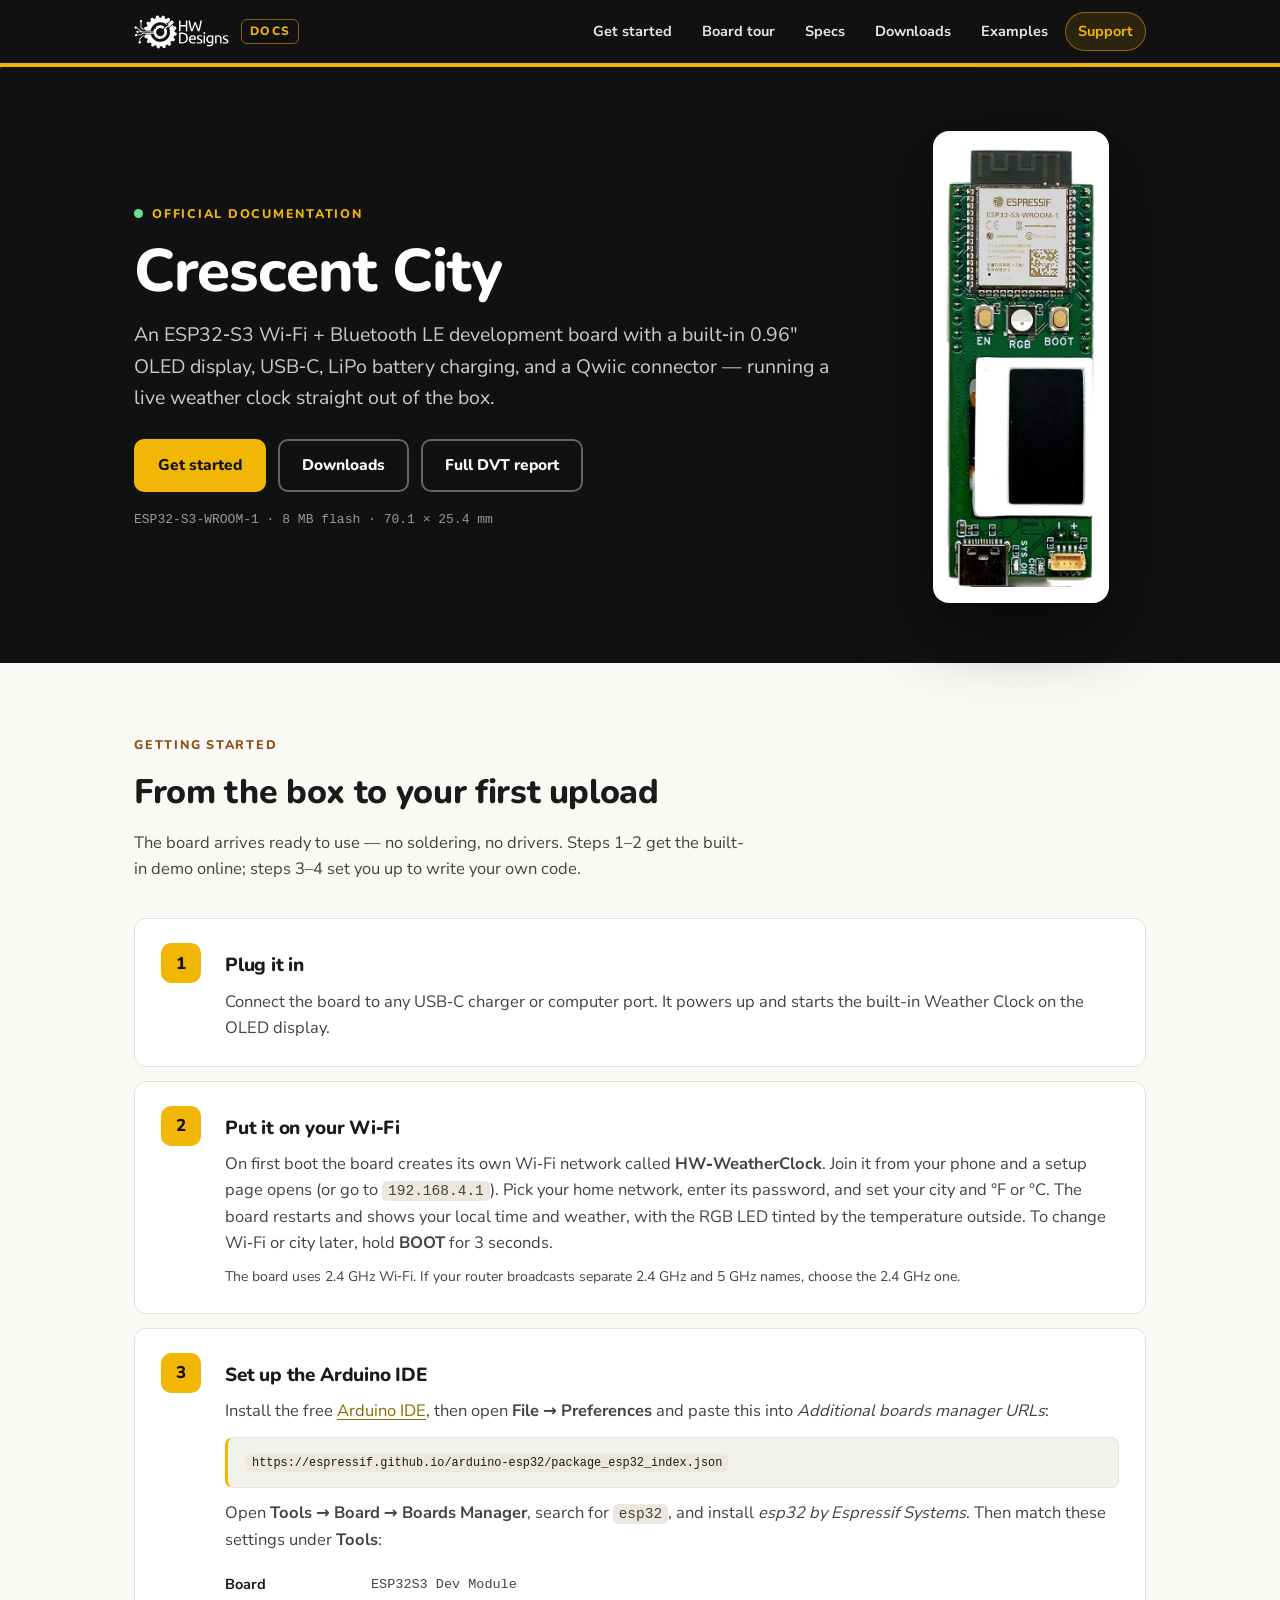
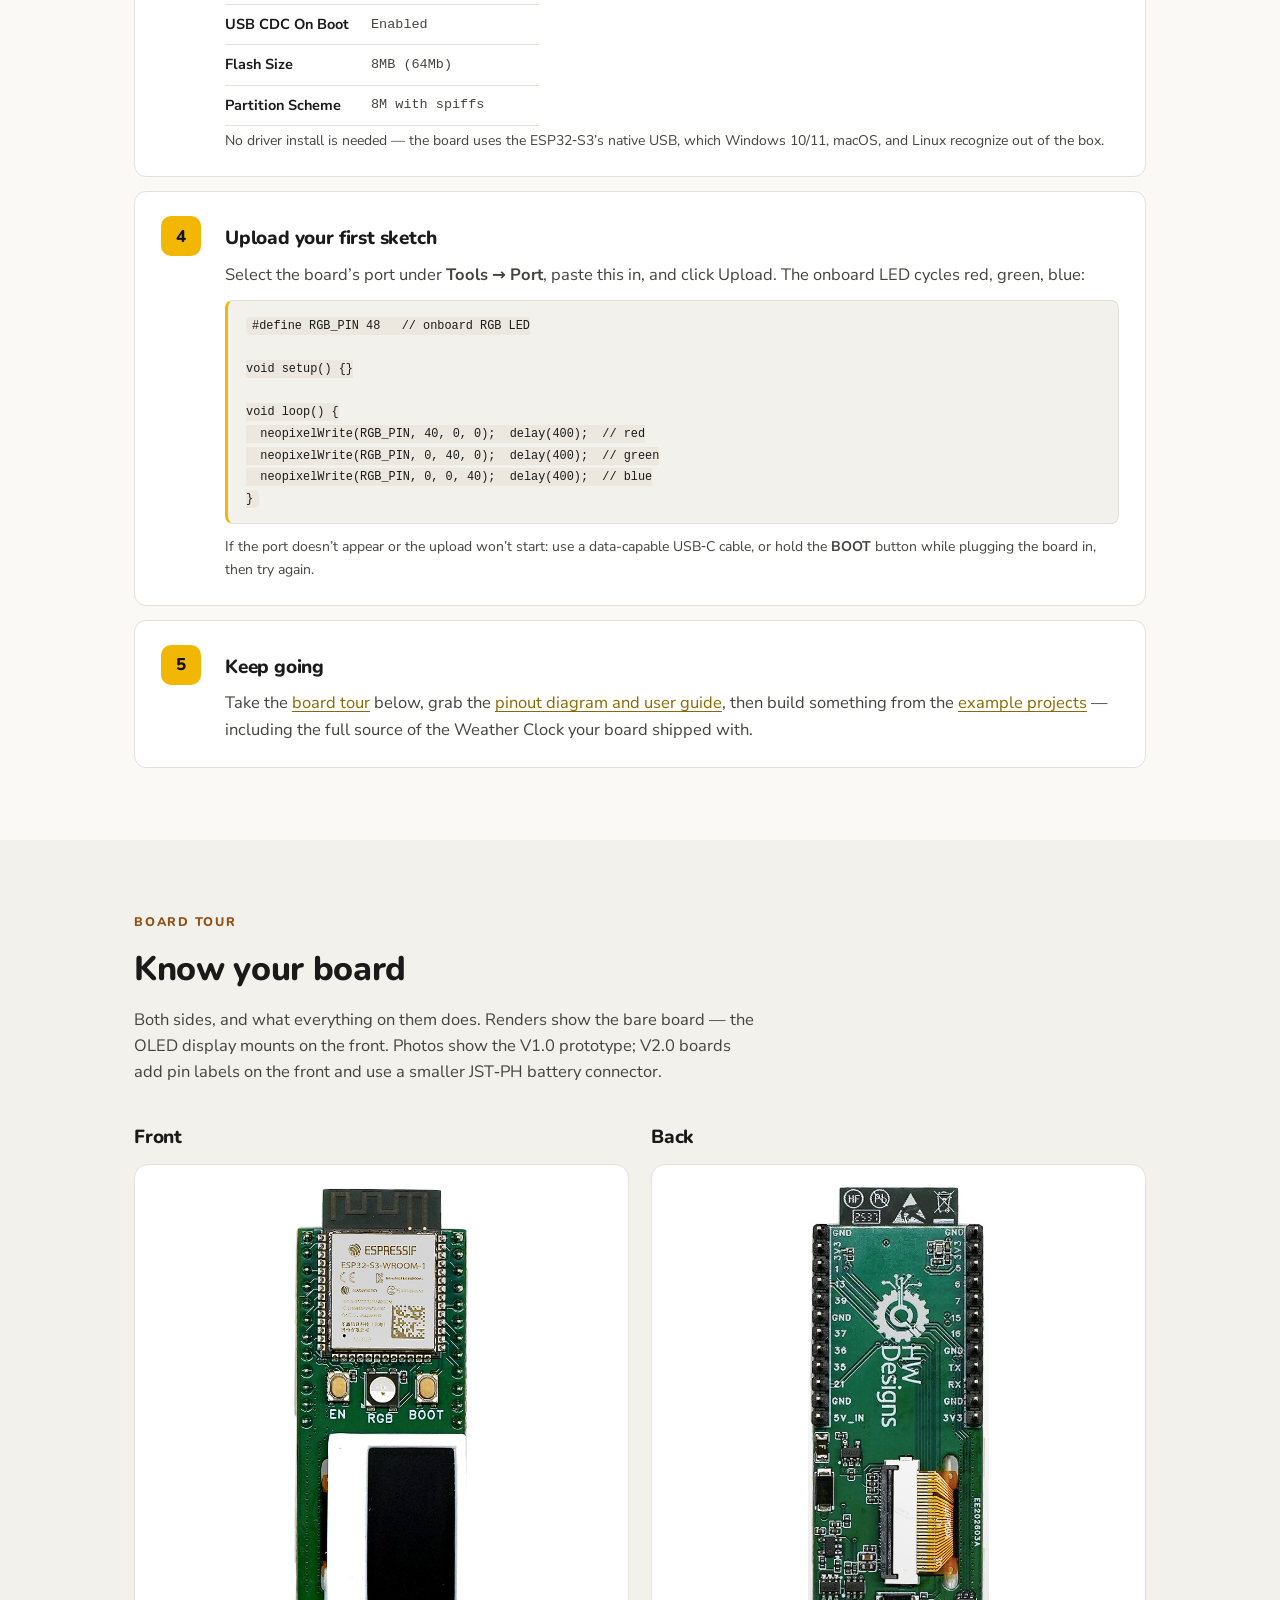
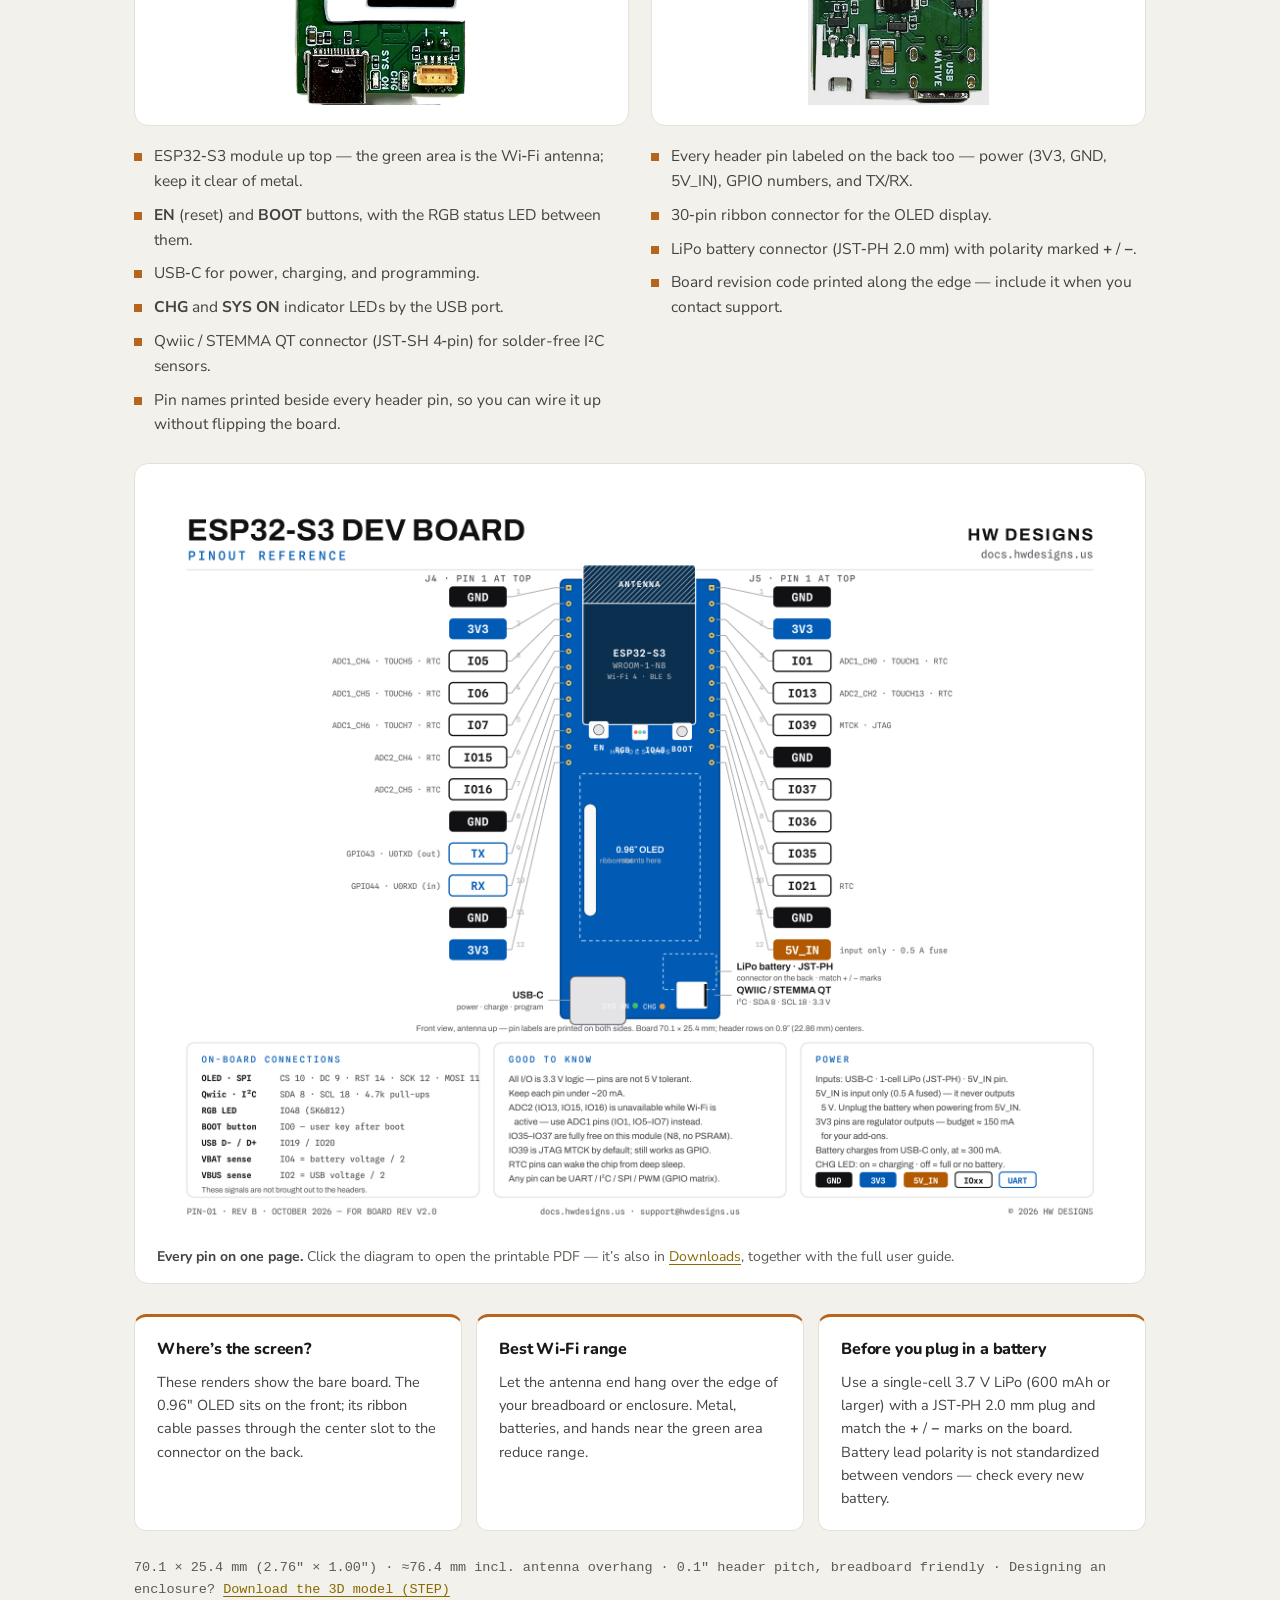
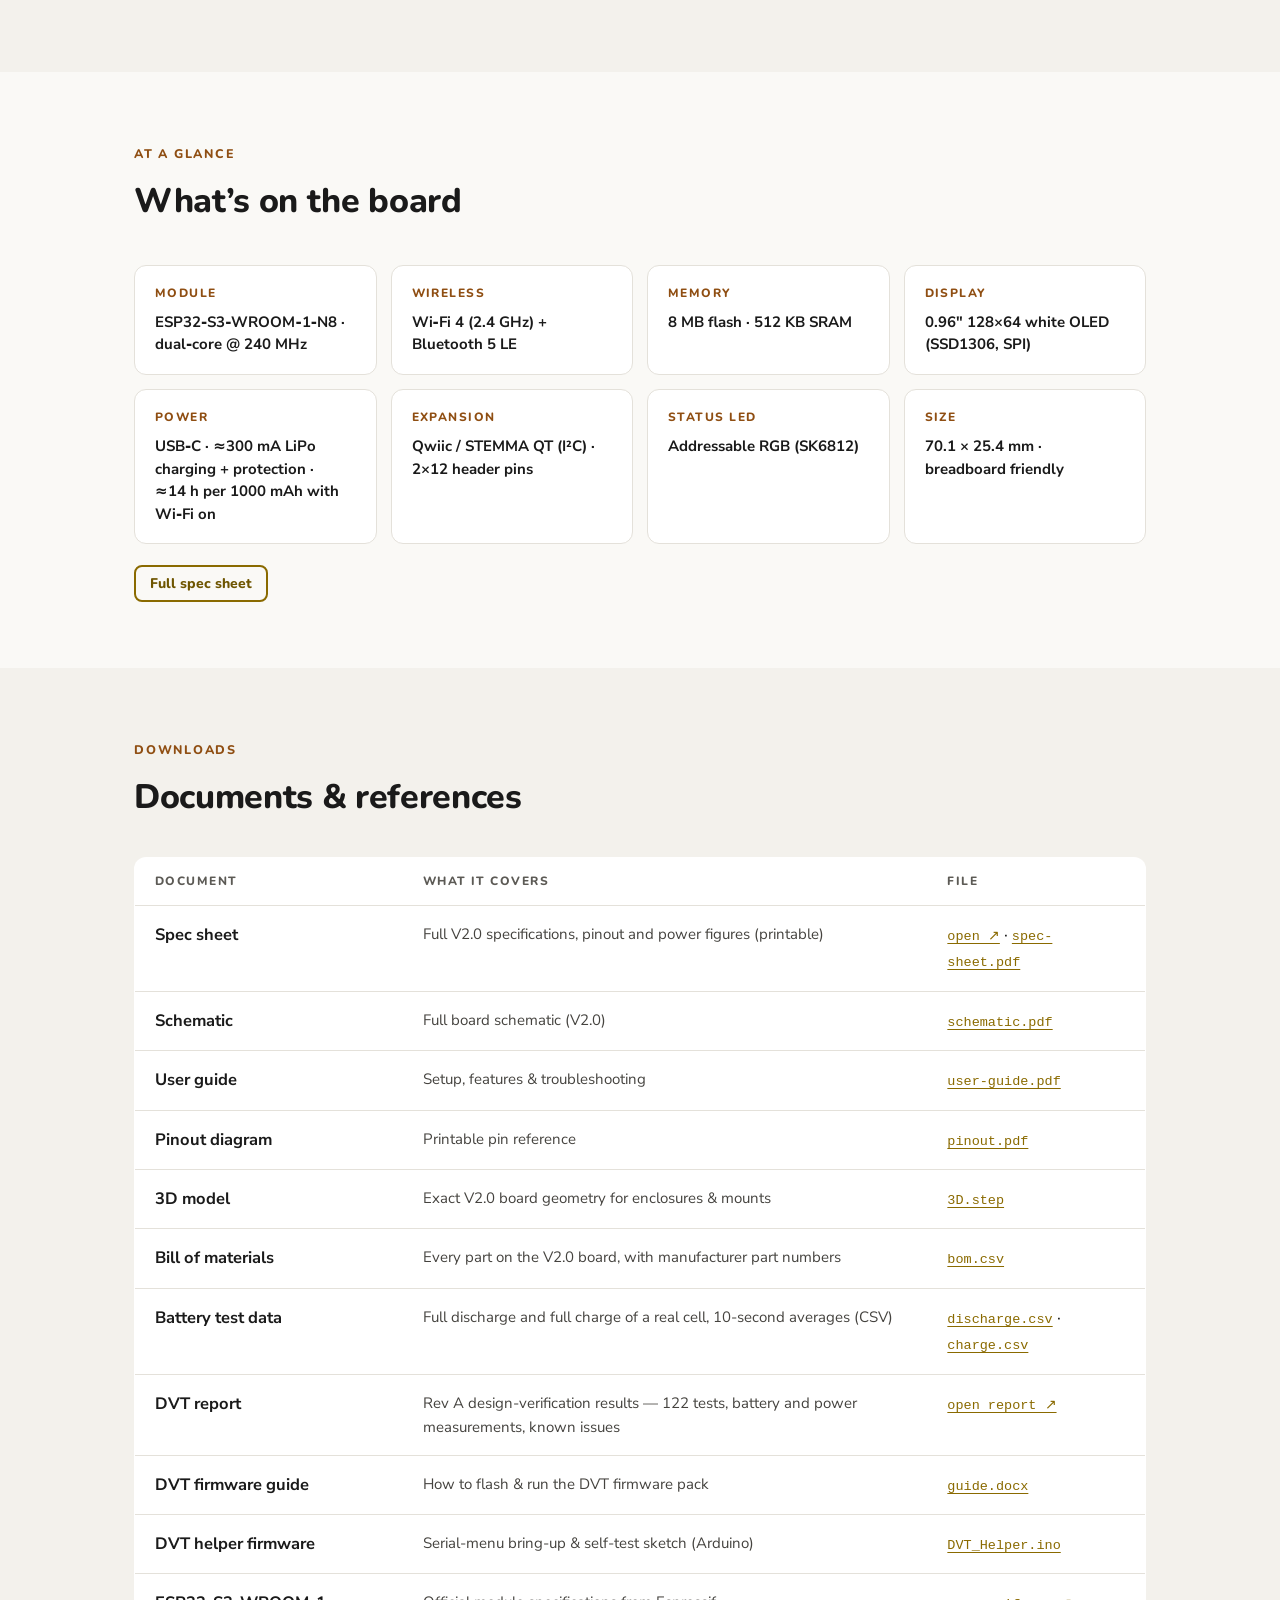
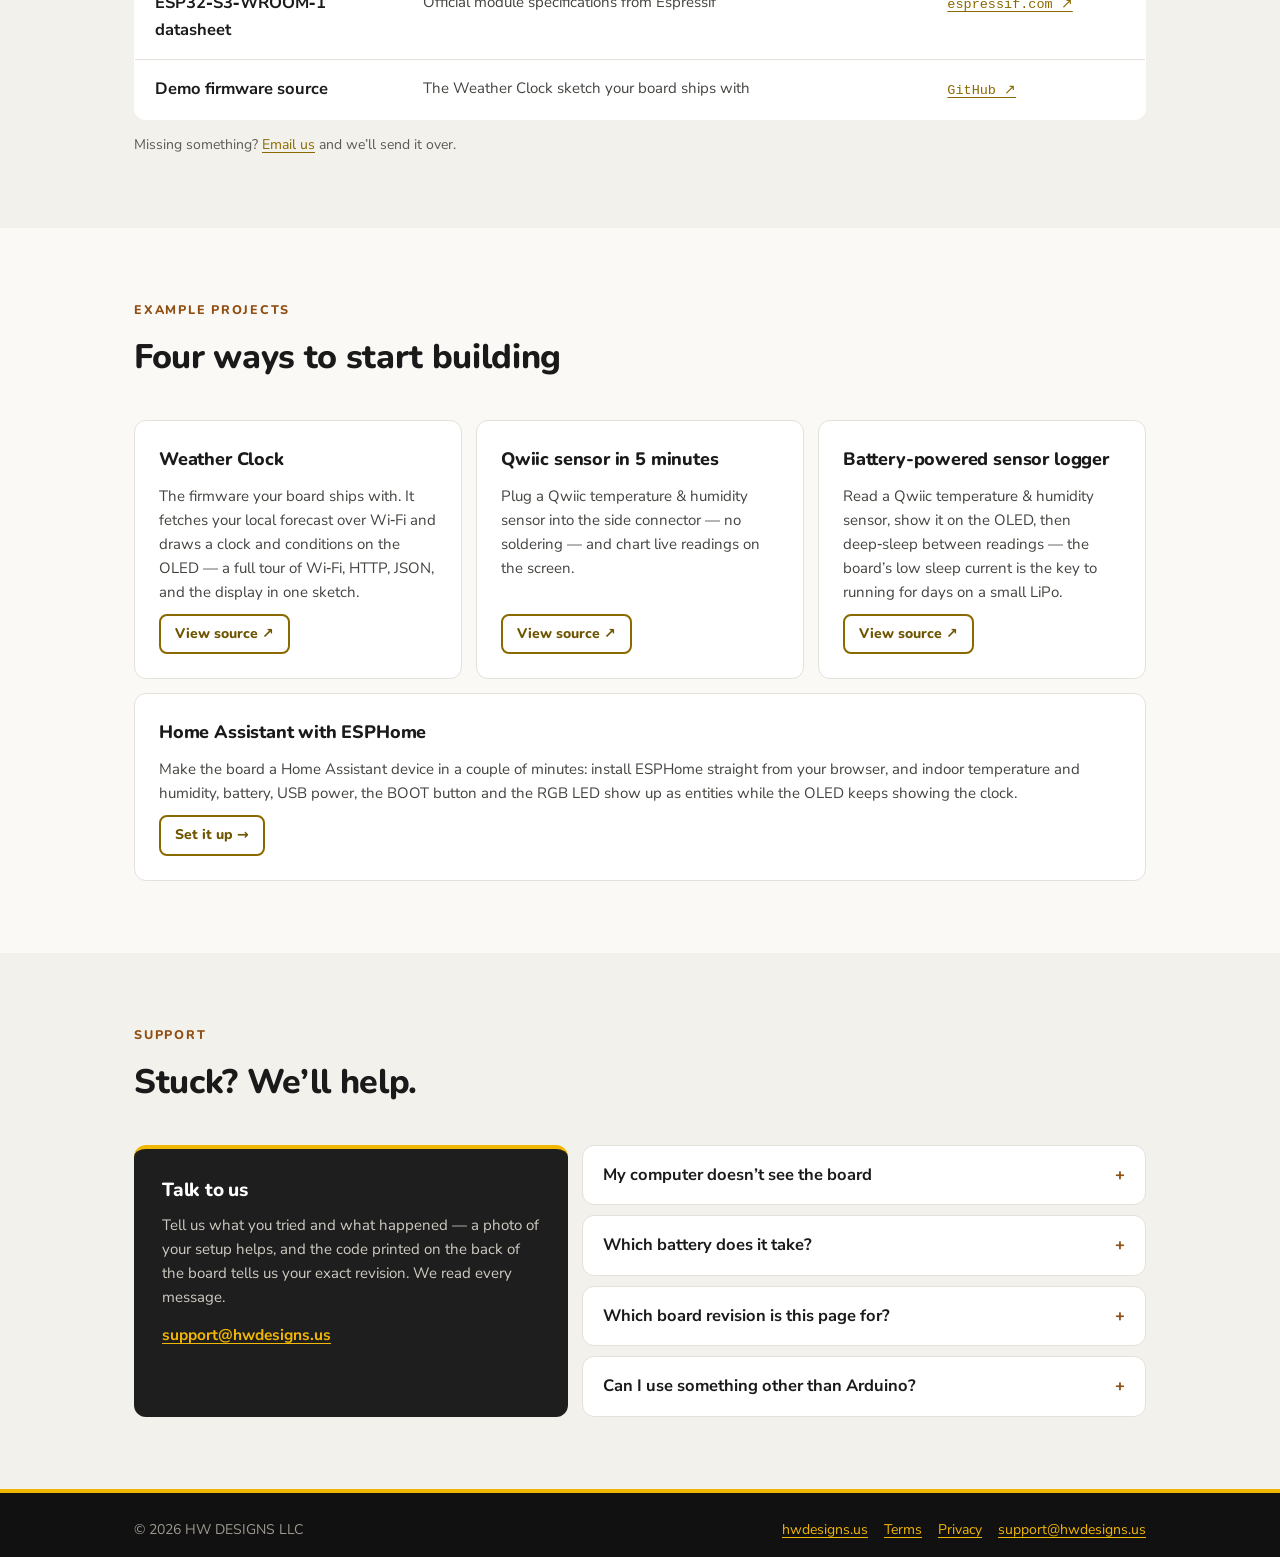
==== esp32-s3/index.html @ 0354ad6d "Publish V2.0 bill of materials and link it from the board page and spec sheet" ====
<!DOCTYPE html>
<html lang="en">
<!--
  HW Designs — product documentation site (GitHub Pages)
  ─────────────────────────────────────────────────────
  Everything lives in this one file (HTML + CSS together) so it is easy to edit.
  Search this file for "TODO" to find every spot to customize before launch.
  The full launch checklist is in README.md.

  Theme: "circuit copper & cobalt" — shared stylesheet at ../assets/site.css
  (ink-navy, cobalt primary, copper secondary; all pairs pass WCAG AA).
  Edit colors once in site.css and every page follows.
-->
<head>
  <meta charset="UTF-8">
  <meta name="viewport" content="width=device-width, initial-scale=1.0">
  <title>Crescent City — ESP32-S3 Dev Board Documentation · HW Designs</title>
  <meta name="description" content="Official documentation for the HW Designs ESP32-S3 development board: getting started guide, board tour, schematic, user guide, pinout, 3D model, and example projects.">
  <meta property="og:title" content="Crescent City — ESP32-S3 Dev Board Documentation">
  <meta property="og:description" content="Getting started guide, downloads, and example projects for the HW Designs ESP32-S3 development board.">
  <meta property="og:url" content="https://docs.hwdesigns.us/esp32-s3/">
  <meta property="og:image" content="https://docs.hwdesigns.us/assets/og-esp32-s3.png">
  <meta name="twitter:card" content="summary_large_image">
  <meta name="color-scheme" content="light dark">
  <meta name="theme-color" content="#111111">

  <!-- ══════════════════════════════════════════════════════════════════════
       PRODUCT PHOTOS · SINGLE POINT OF CONTROL
       When you post new board photos, change ONE value below (IMG_VERSION),
       then upload the matching files to the assets/ folder. Nothing else moves.

         IMG_VERSION = "V2"  ->  loads  assets/top_view_V2.jpg
                                        assets/bottom_view_V2.jpg

       Next time, save the new photos as  ..._V3.jpg,  set IMG_VERSION = "V3".
       (Optional: pin one photo to a different version in IMG_OVERRIDES below.)
       ══════════════════════════════════════════════════════════════════════ -->
  <script>
    window.IMG_VERSION = "V2";          // <-- the "V" you bump each time
    window.IMG_OVERRIDES = {            // optional per-photo pins; leave empty to use IMG_VERSION for all
      // bottom_view: "V3",             //   e.g. only the back photo changed
    };
  </script>
  <link rel="icon" href="../assets/favicon.svg" type="image/svg+xml">
  <link rel="stylesheet" href="../assets/site.css">
</head>
<body id="top">
  <a class="skip" href="#start">Skip to getting started</a>

  <header class="site-header">
    <div class="header-inner">
      <a class="brand" href="../" title="All HW Designs boards">
        <img src="../assets/logo-white.svg" alt="HW Designs" class="logo" width="95" height="34" onerror="this.hidden=true;this.nextElementSibling.hidden=false">
        <span class="brand-fallback" hidden>HW&nbsp;Designs</span>
        <span class="brand-docs">Docs</span>
      </a>
      <nav class="site-nav" aria-label="Sections">
        <a href="#start">Get started</a>
        <a href="#board">Board tour</a>
        <a href="#specs">Specs</a>
        <a href="#downloads">Downloads</a>
        <a href="#examples">Examples</a>
        <a href="#support">Support</a>
      </nav>
    </div>
  </header>

  <section class="hero">
    <div class="wrap hero-grid">
      <div>
        <p class="eyebrow"><span class="rgb-dot" aria-hidden="true"></span>Official documentation</p>
        <h1>Crescent City</h1>
        <p class="lede">An ESP32&#8209;S3 Wi&#8209;Fi + Bluetooth&nbsp;LE development board with a built&#8209;in 0.96&Prime; OLED display, USB&#8209;C, LiPo battery charging, and a Qwiic connector &mdash; running a live weather clock straight out of the box.</p>
        <div class="cta-row">
          <a class="btn btn-light" href="#start">Get started</a>
          <a class="btn btn-ghost" href="#downloads">Downloads</a>
          <a class="btn btn-ghost" href="dvt/">Full DVT report</a>
        </div>
        <p class="quickfacts">ESP32-S3-WROOM-1 &middot; 8 MB flash &middot; 70.1 &times; 25.4 mm</p>
      </div>
      <figure class="hero-shot">
        <!-- Front render. The JPG's pure-black background matches the hero, so the board appears to float. -->
        <img data-img="top_view" alt="Front of the ESP32-S3 dev board, showing the Wi-Fi module, EN and BOOT buttons, RGB LED, and USB-C port">
      </figure>
    </div>
  </section>

  <main>
    <section id="start" class="section">
      <div class="wrap">
        <p class="kicker">Getting started</p>
        <h2>From the box to your first upload</h2>
        <p class="section-intro">The board arrives ready to use &mdash; no soldering, no drivers. Steps 1&ndash;2 get the built-in demo online; steps 3&ndash;4 set you up to write your own code.</p>

        <ol class="steps">
          <li class="step">
            <span class="step-no" aria-hidden="true">1</span>
            <div>
              <h3>Plug it in</h3>
              <p>Connect the board to any USB&#8209;C charger or computer port. It powers up and starts the built-in Weather Clock on the OLED display.</p>
            </div>
          </li>
          <li class="step">
            <span class="step-no" aria-hidden="true">2</span>
            <div>
              <h3>Put it on your Wi&#8209;Fi</h3>
              <p>On first boot the board creates its own Wi&#8209;Fi network called <strong>HW&#8209;WeatherClock</strong>. Join it from your phone and a setup page opens (or go to <code>192.168.4.1</code>). Pick your home network, enter its password, and set your city and &deg;F or &deg;C. The board restarts and shows your local time and weather, with the RGB LED tinted by the temperature outside. To change Wi&#8209;Fi or city later, hold <strong>BOOT</strong> for 3 seconds.</p>
              <p class="hint">The board uses 2.4&nbsp;GHz Wi&#8209;Fi. If your router broadcasts separate 2.4&nbsp;GHz and 5&nbsp;GHz names, choose the 2.4&nbsp;GHz one.</p>
            </div>
          </li>
          <li class="step">
            <span class="step-no" aria-hidden="true">3</span>
            <div>
              <h3>Set up the Arduino IDE</h3>
              <p>Install the free <a href="https://www.arduino.cc/en/software" target="_blank" rel="noopener">Arduino IDE</a>, then open <strong>File &rarr; Preferences</strong> and paste this into <em>Additional boards manager URLs</em>:</p>
              <pre><code>https://espressif.github.io/arduino-esp32/package_esp32_index.json</code></pre>
              <p>Open <strong>Tools &rarr; Board &rarr; Boards Manager</strong>, search for <code>esp32</code>, and install <em>esp32 by Espressif Systems</em>. Then match these settings under <strong>Tools</strong>:</p>
              <table class="settings">
                <tr><th>Board</th><td>ESP32S3 Dev Module</td></tr>
                <tr><th>USB CDC On Boot</th><td>Enabled</td></tr>
                <tr><th>Flash Size</th><td>8MB (64Mb)</td></tr>
                <tr><th>Partition Scheme</th><td>8M with spiffs</td></tr>
              </table>
              <p class="hint">No driver install is needed &mdash; the board uses the ESP32&#8209;S3&rsquo;s native USB, which Windows&nbsp;10/11, macOS, and Linux recognize out of the box.</p>
            </div>
          </li>
          <li class="step">
            <span class="step-no" aria-hidden="true">4</span>
            <div>
              <h3>Upload your first sketch</h3>
              <p>Select the board&rsquo;s port under <strong>Tools &rarr; Port</strong>, paste this in, and click Upload. The onboard LED cycles red, green, blue:</p>
              <pre><code>#define RGB_PIN 48   // onboard RGB LED

void setup() {}

void loop() {
  neopixelWrite(RGB_PIN, 40, 0, 0);  delay(400);  // red
  neopixelWrite(RGB_PIN, 0, 40, 0);  delay(400);  // green
  neopixelWrite(RGB_PIN, 0, 0, 40);  delay(400);  // blue
}</code></pre>
              <p class="hint">If the port doesn&rsquo;t appear or the upload won&rsquo;t start: use a data-capable USB&#8209;C cable, or hold the <strong>BOOT</strong> button while plugging the board in, then try again.</p>
            </div>
          </li>
          <li class="step">
            <span class="step-no" aria-hidden="true">5</span>
            <div>
              <h3>Keep going</h3>
              <p>Take the <a href="#board">board tour</a> below, grab the <a href="#downloads">pinout diagram and user guide</a>, then build something from the <a href="#examples">example projects</a> &mdash; including the full source of the Weather Clock your board shipped with.</p>
            </div>
          </li>
        </ol>
      </div>
    </section>

    <section id="board" class="section">
      <div class="wrap">
        <p class="kicker">Board tour</p>
        <h2>Know your board</h2>
        <p class="section-intro">Both sides, and what everything on them does. Renders show the bare board &mdash; the OLED display mounts on the front. Photos show the V1.0 prototype; V2.0 boards add pin labels on the front and use a smaller JST&#8209;PH battery connector.</p>

        <div class="tour-grid">
          <div class="tour-col">
            <h3>Front</h3>
            <div class="render-frame">
              <!-- Photo version is controlled by IMG_VERSION at the top of this file. -->
              <img data-img="top_view" alt="Front of the board: ESP32-S3 module with antenna at top, EN and BOOT buttons with RGB LED between them, display ribbon slot in the middle, USB-C at the bottom" loading="lazy">
            </div>
            <ul class="feat">
              <li>ESP32&#8209;S3 module up top &mdash; the green area is the Wi&#8209;Fi antenna; keep it clear of metal.</li>
              <li><strong>EN</strong> (reset) and <strong>BOOT</strong> buttons, with the RGB status LED between them.</li>
              <li>USB&#8209;C for power, charging, and programming.</li>
              <li><strong>CHG</strong> and <strong>SYS&nbsp;ON</strong> indicator LEDs by the USB port.</li>
              <li>Qwiic&nbsp;/&nbsp;STEMMA&nbsp;QT connector (JST&#8209;SH 4&#8209;pin) for solder-free I&sup2;C sensors.</li>
              <li>Pin names printed beside every header pin, so you can wire it up without flipping the board.</li>
            </ul>
          </div>
          <div class="tour-col">
            <h3>Back</h3>
            <div class="render-frame">
              <img data-img="bottom_view" alt="Back of the board: silkscreen labels for every header pin, 30-pin display ribbon connector in the middle, battery connector with polarity marks at the bottom" loading="lazy">
            </div>
            <ul class="feat">
              <li>Every header pin labeled on the back too &mdash; power (3V3, GND, 5V_IN), GPIO numbers, and TX/RX.</li>
              <li>30&#8209;pin ribbon connector for the OLED display.</li>
              <li>LiPo battery connector (JST&#8209;PH 2.0&nbsp;mm) with polarity marked <strong>+</strong>&nbsp;/&nbsp;<strong>&minus;</strong>.</li>
              <li>Board revision code printed along the edge &mdash; include it when you contact support.</li>
            </ul>
          </div>
        </div>

        <figure class="diagram-frame">
          <a href="docs/pinout.pdf" target="_blank" rel="noopener" title="Open the printable pinout PDF">
            <img src="assets/pinout.png" alt="Pinout reference diagram: J4 and J5 header maps showing every GPIO with its ADC, touch, and RTC functions, UART TX/RX, power pins, and callouts for the USB-C port, battery and Qwiic connectors, plus on-board connection, good-to-know, and power summary tables" loading="lazy">
          </a>
          <figcaption class="diagram-caption"><b>Every pin on one page.</b> Click the diagram to open the printable PDF &mdash; it&rsquo;s also in <a href="#downloads">Downloads</a>, together with the full user guide.</figcaption>
        </figure>

        <div class="notes">
          <div class="note">
            <h4>Where&rsquo;s the screen?</h4>
            <p>These renders show the bare board. The 0.96&Prime; OLED sits on the front; its ribbon cable passes through the center slot to the connector on the back.</p>
          </div>
          <div class="note">
            <h4>Best Wi&#8209;Fi range</h4>
            <p>Let the antenna end hang over the edge of your breadboard or enclosure. Metal, batteries, and hands near the green area reduce range.</p>
          </div>
          <div class="note">
            <h4>Before you plug in a battery</h4>
            <p>Use a single-cell 3.7&nbsp;V LiPo (600&nbsp;mAh or larger) with a JST&#8209;PH 2.0&nbsp;mm plug and match the <strong>+</strong>&nbsp;/&nbsp;<strong>&minus;</strong> marks on the board. Battery lead polarity is not standardized between vendors &mdash; check every new battery.</p>
          </div>
        </div>

        <p class="dims">70.1 &times; 25.4 mm (2.76&Prime; &times; 1.00&Prime;) &middot; &asymp;76.4 mm incl. antenna overhang &middot; 0.1&Prime; header pitch, breadboard friendly &middot; Designing an enclosure? <a href="docs/3D.step">Download the 3D model (STEP)</a></p>
      </div>
    </section>

    <section id="specs" class="section">
      <div class="wrap">
        <p class="kicker">At a glance</p>
        <h2>What&rsquo;s on the board</h2>
        <div class="grid-specs">
          <div class="spec"><div class="label">Module</div><div class="val">ESP32&#8209;S3&#8209;WROOM&#8209;1&#8209;N8 &middot; dual&#8209;core @ 240&nbsp;MHz</div></div>
          <div class="spec"><div class="label">Wireless</div><div class="val">Wi&#8209;Fi 4 (2.4&nbsp;GHz) + Bluetooth 5&nbsp;LE</div></div>
          <div class="spec"><div class="label">Memory</div><div class="val">8&nbsp;MB flash &middot; 512&nbsp;KB SRAM</div></div>
          <div class="spec"><div class="label">Display</div><div class="val">0.96&Prime; 128&times;64 white OLED (SSD1306, SPI)</div></div>
          <div class="spec"><div class="label">Power</div><div class="val">USB&#8209;C &middot; &asymp;300&nbsp;mA LiPo charging + protection &middot; &asymp;14&nbsp;h per 1000&nbsp;mAh with Wi&#8209;Fi on</div></div>
          <div class="spec"><div class="label">Expansion</div><div class="val">Qwiic&nbsp;/&nbsp;STEMMA&nbsp;QT (I&sup2;C) &middot; 2&times;12 header pins</div></div>
          <div class="spec"><div class="label">Status LED</div><div class="val">Addressable RGB (SK6812)</div></div>
          <div class="spec"><div class="label">Size</div><div class="val">70.1 &times; 25.4&nbsp;mm &middot; breadboard friendly</div></div>
        </div>
        <p style="margin:26px 0 0"><a class="btn-sm" href="specs/">Full spec sheet</a></p>
      </div>
    </section>

    <section id="downloads" class="section">
      <div class="wrap">
        <p class="kicker">Downloads</p>
        <h2>Documents &amp; references</h2>
        <table class="dl-table">
          <thead>
            <tr><th>Document</th><th class="dl-desc-col">What it covers</th><th>File</th></tr>
          </thead>
          <tbody>
            <!-- The first four links point at files inside this site's docs/ folder.
                 Upload your files there with these exact names (see docs/README.txt). -->
            <tr>
              <td class="dl-name">Spec sheet</td>
              <td class="dl-desc dl-desc-col">Full V2.0 specifications, pinout and power figures (printable)</td>
              <td class="dl-file"><a href="specs/">open&nbsp;&#8599;</a> &middot; <a href="docs/spec-sheet.pdf" target="_blank" rel="noopener">spec-sheet.pdf</a></td>
            </tr>
            <tr>
              <td class="dl-name">Schematic</td>
              <td class="dl-desc dl-desc-col">Full board schematic (V2.0)</td>
              <td class="dl-file"><a href="docs/schematic.pdf" target="_blank" rel="noopener">schematic.pdf</a></td>
            </tr>
            <tr>
              <td class="dl-name">User guide</td>
              <td class="dl-desc dl-desc-col">Setup, features &amp; troubleshooting</td>
              <td class="dl-file"><a href="docs/user-guide.pdf" target="_blank" rel="noopener">user-guide.pdf</a></td>
            </tr>
            <tr>
              <td class="dl-name">Pinout diagram</td>
              <td class="dl-desc dl-desc-col">Printable pin reference</td>
              <td class="dl-file"><a href="docs/pinout.pdf" target="_blank" rel="noopener">pinout.pdf</a></td>
            </tr>
            <tr>
              <td class="dl-name">3D model</td>
              <td class="dl-desc dl-desc-col">Exact V2.0 board geometry for enclosures &amp; mounts</td>
              <td class="dl-file"><a href="docs/3D.step">3D.step</a></td>
            </tr>
            <tr>
              <td class="dl-name">Bill of materials</td>
              <td class="dl-desc dl-desc-col">Every part on the V2.0 board, with manufacturer part numbers</td>
              <td class="dl-file"><a href="docs/bom.csv">bom.csv</a></td>
            </tr>
            <tr>
              <td class="dl-name">Battery test data</td>
              <td class="dl-desc dl-desc-col">Full discharge and full charge of a real cell, 10-second averages (CSV)</td>
              <td class="dl-file"><a href="docs/battery_full_discharge_revA_10s.csv">discharge.csv</a> &middot; <a href="docs/battery_full_charge_revA_10s.csv">charge.csv</a></td>
            </tr>
            <tr>
              <td class="dl-name">DVT report</td>
              <td class="dl-desc dl-desc-col">Rev A design-verification results &mdash; 122 tests, battery and power measurements, known issues</td>
              <td class="dl-file"><a href="dvt/">open report&nbsp;&#8599;</a></td>
            </tr>
            <!-- DVT source documents (rendered by the report above; offered here as the editable originals) -->
            <tr>
              <td class="dl-name">DVT firmware guide</td>
              <td class="dl-desc dl-desc-col">How to flash &amp; run the DVT firmware pack</td>
              <td class="dl-file"><a href="docs/DVT_Firmware_Guide.docx">guide.docx</a></td>
            </tr>
            <tr>
              <td class="dl-name">DVT helper firmware</td>
              <td class="dl-desc dl-desc-col">Serial-menu bring-up &amp; self-test sketch (Arduino)</td>
              <td class="dl-file"><a href="docs/DVT_Helper.ino">DVT_Helper.ino</a></td>
            </tr>
            <tr>
              <td class="dl-name">ESP32&#8209;S3&#8209;WROOM&#8209;1 datasheet</td>
              <td class="dl-desc dl-desc-col">Official module specifications from Espressif</td>
              <td class="dl-file"><a href="https://www.espressif.com/sites/default/files/documentation/esp32-s3-wroom-1_wroom-1u_datasheet_en.pdf" target="_blank" rel="noopener">espressif.com&nbsp;&#8599;</a></td>
            </tr>
            <tr>
              <td class="dl-name">Demo firmware source</td>
              <td class="dl-desc dl-desc-col">The Weather Clock sketch your board ships with</td>
              <td class="dl-file"><a href="https://github.com/HW-DESIGNS-LLC/docs/tree/main/esp32-s3/firmware" target="_blank" rel="noopener">GitHub&nbsp;&#8599;</a></td>
            </tr>
          </tbody>
        </table>
        <p class="table-note">Missing something? <a href="#support">Email us</a> and we&rsquo;ll send it over.</p>
      </div>
    </section>

    <section id="examples" class="section">
      <div class="wrap">
        <p class="kicker">Example projects</p>
        <h2>Four ways to start building</h2>
        <div class="grid-ex">
          <div class="card">
            <h3>Weather Clock</h3>
            <p>The firmware your board ships with. It fetches your local forecast over Wi&#8209;Fi and draws a clock and conditions on the OLED &mdash; a full tour of Wi&#8209;Fi, HTTP, JSON, and the display in one sketch.</p>
            <a class="btn-sm" href="https://github.com/HW-DESIGNS-LLC/docs/tree/main/esp32-s3/firmware/WeatherClock" target="_blank" rel="noopener">View source&nbsp;&#8599;</a>
          </div>
          <div class="card">
            <h3>Qwiic sensor in 5 minutes</h3>
            <p>Plug a Qwiic temperature &amp; humidity sensor into the side connector &mdash; no soldering &mdash; and chart live readings on the screen.</p>
            <a class="btn-sm" href="https://github.com/HW-DESIGNS-LLC/docs/tree/main/esp32-s3/firmware/QwiicSensor" target="_blank" rel="noopener">View source&nbsp;&#8599;</a>
          </div>
          <div class="card">
            <h3>Battery-powered sensor logger</h3>
            <p>Read a Qwiic temperature &amp; humidity sensor, show it on the OLED, then deep&#8209;sleep between readings &mdash; the board&rsquo;s low sleep current is the key to running for days on a small LiPo.</p>
            <a class="btn-sm" href="https://github.com/HW-DESIGNS-LLC/docs/tree/main/esp32-s3/firmware/BatteryLogger" target="_blank" rel="noopener">View source&nbsp;&#8599;</a>
          </div>
        </div>
        <div class="card" style="margin-top:14px">
          <h3>Home Assistant with ESPHome</h3>
          <p>Make the board a Home Assistant device in a couple of minutes: install ESPHome straight from your browser, and indoor temperature and humidity, battery, USB power, the BOOT button and the RGB LED show up as entities while the OLED keeps showing the clock.</p>
          <a class="btn-sm" href="esphome/">Set it up&nbsp;&rarr;</a>
        </div>
      </div>
    </section>

    <section id="support" class="section">
      <div class="wrap">
        <p class="kicker">Support</p>
        <h2>Stuck? We&rsquo;ll help.</h2>
        <div class="grid-support">
          <div class="contact">
            <h3>Talk to us</h3>
            <p>Tell us what you tried and what happened &mdash; a photo of your setup helps, and the code printed on the back of the board tells us your exact revision. We read every message.</p>
            <p><a href="mailto:support@hwdesigns.us">support@hwdesigns.us</a></p>
          </div>
          <div class="faq">
            <details>
              <summary>My computer doesn&rsquo;t see the board</summary>
              <p>Use a data-capable USB&#8209;C cable &mdash; many bundled cables are charge-only. No drivers are needed on Windows&nbsp;10/11, macOS, or Linux. If the port still doesn&rsquo;t appear, hold the <strong>BOOT</strong> button while plugging the board in, then release it and check again.</p>
            </details>
            <details>
              <summary>Which battery does it take?</summary>
              <p>A single-cell 3.7&nbsp;V LiPo, 600&nbsp;mAh or larger, with a JST&#8209;PH 2.0&nbsp;mm plug &mdash; the socket is on the back of the board. It charges automatically from USB&#8209;C at &asymp;300&nbsp;mA, and on-board protection guards against over-charge, over-discharge, over-current, and reverse polarity. Running the Weather Clock with Wi&#8209;Fi always on, the board draws about 70&nbsp;mA &mdash; roughly 14&nbsp;hours per 1000&nbsp;mAh (<a href="dvt/#pwr-battery">measured on a full discharge</a>). When the battery runs low, the Weather Clock shows &ldquo;charge me&rdquo; and goes to sleep; plug in USB&#8209;C to wake it. Match the <strong>+</strong>&nbsp;/&nbsp;<strong>&minus;</strong> marks next to the connector &mdash; battery lead polarity varies between vendors.</p>
            </details>
            <details>
              <summary>Which board revision is this page for?</summary>
              <p>Board revision <strong>V2.0</strong> &mdash; the code <code>EE2026003B</code> is printed along the back edge. The DVT report covers the V1.0 prototypes (Rev&nbsp;A, code <code>EE2026003A</code>). V2.0 uses a JST&#8209;PH 2.0&nbsp;mm battery connector (was JST&#8209;XH), charges at &asymp;300&nbsp;mA (was &asymp;200&nbsp;mA), and adds pin labels on the front.</p>
            </details>
            <details>
              <summary>Can I use something other than Arduino?</summary>
              <p>Yes. It&rsquo;s a standard ESP32&#8209;S3 (8&nbsp;MB flash, no PSRAM), so ESP&#8209;IDF, MicroPython and CircuitPython should work with their generic ESP32&#8209;S3 builds &mdash; we haven&rsquo;t tested them yet. We test with Arduino and <a href="esphome/">ESPHome</a>; use the <a href="docs/pinout.pdf">pinout</a> for the display, LED and button pins.</p>
            </details>
          </div>
        </div>
      </div>
    </section>
  </main>

  <footer class="site-footer">
    <div class="wrap footer-inner">
      <span>&copy; 2026 HW DESIGNS LLC</span>
      <span class="footer-links"><a href="https://hwdesigns.us">hwdesigns.us</a><a href="https://hwdesigns.us/terms/">Terms</a><a href="https://hwdesigns.us/privacy/">Privacy</a><a href="mailto:support@hwdesigns.us">support@hwdesigns.us</a></span>
    </div>
  </footer>
  <script>
    /* Applies IMG_VERSION (set at the top of this file) to every product photo.
       Each <img data-img="NAME"> loads assets/NAME_<version>.jpg.
       If that versioned file is missing, it falls back to assets/NAME.jpg. */
    (function () {
      var V = window.IMG_VERSION || "";
      var OV = window.IMG_OVERRIDES || {};
      document.querySelectorAll('img[data-img]').forEach(function (img) {
        var name = img.getAttribute('data-img');
        var ver  = OV[name] || V;
        var base = 'assets/' + name + '.jpg';
        img.addEventListener('error', function onErr() {
          img.removeEventListener('error', onErr);
          if (img.getAttribute('src') !== base) {
            console.warn('Missing ' + img.getAttribute('src') + ' — falling back to ' + base);
            img.src = base;
          }
        });
        img.src = ver ? 'assets/' + name + '_' + ver + '.jpg' : base;
      });
    })();
  </script>
  <script src="../assets/site.js" defer></script>
  <!-- Cloudflare Web Analytics (cookieless; see https://hwdesigns.us/privacy/) --><script type='module' src='https://static.cloudflareinsights.com/beacon.min.js' data-cf-beacon='{"token": "139cc9ab586844b68c1e6253bc8a0aa7"}'></script><!-- End Cloudflare Web Analytics -->
</body>
</html>
---- assets/site.css ----
/* ═══════════════════════════════════════════════════════════════════════
   HW Designs — shared site stylesheet (assets/site.css)
   Used by: /index.html (hub) · /esp32-s3/index.html · /esp32-s3/dvt/
   Theme: HW Designs "black & gold" — the same brand system as
   hwdesigns.us. Brand black header and hero, gold primary, copper as the
   hardware accent. Light and dark mode follow the visitor's device.
   Colors and fonts live in :root below — edit once, applies site-wide.
   (Variable names such as --cobalt and --navy are kept from the earlier
   theme so the page files did not have to change; the values are new.)
   ═══════════════════════════════════════════════════════════════════════ */

/* ── Fonts (stored in assets/fonts — no outside requests) ─────────── */
@font-face{font-family:"Nunito";src:url("fonts/nunito-latin.woff2") format("woff2");font-weight:200 1000;font-style:normal;font-display:swap}
@font-face{font-family:"Nunito Sans";src:url("fonts/nunito-sans-latin.woff2") format("woff2");font-weight:200 1000;font-style:normal;font-display:swap}

:root{
  color-scheme: light dark;
  /* Brand constants (same in light and dark) */
  --gold:#F2B705;          /* brand gold — buttons, header line     */
  --on-gold:#111111;       /* text on gold                          */
  --frame:#FFFFFF;         /* frames behind product renders & charts (they have white backgrounds) */
  /* Light surfaces */
  --paper:#FAF9F6;         /* page background                       */
  --card:#FFFFFF;          /* cards & tables                        */
  --tint:#F3F1EC;          /* alternating section bands             */
  --ink:#1A1A1A;           /* headings & body text                  */
  --soft:#45433F;          /* secondary text                        */
  --label:#5C5A55;         /* small labels                          */
  --line:#E4E1DA;          /* borders                               */
  --hover:#F7F4EC;         /* table-row hover                       */
  --code-bg:#F3F1EC;       /* code blocks                           */
  --code-inline:#ECE8DF;   /* inline code                           */
  /* Dark surfaces (header, hero, contact panel) */
  --navy:#111111;          /* brand black                           */
  --navy-2:#1E1E1E;        /* raised dark panels                    */
  --bright:#FAF9F6;        /* text on black                         */
  --dim:#CFCBC2;           /* secondary on black                    */
  --faint:#9D998F;         /* tertiary on black                     */
  /* Accents */
  --cobalt:#8A6A00;        /* primary — links, active (gold readable on light) */
  --cobalt-ink:#6E5500;    /* primary text on tint                  */
  --cobalt-lt:#F2B705;     /* primary on black                      */
  --cobalt-tint:#FBF3D6;
  --cobalt-line:#EEDC9C;
  --copper:#B5651D;        /* hardware accent — decorative          */
  --copper-ink:#8F4E12;    /* hardware accent text                  */
  --copper-lt:#F0A65A;     /* hardware accent on black              */
  --copper-tint:#FBEEDD;
  --copper-line:#F0D9BC;
  --red-ink:#A8271F;       /* failures                              */
  --red-tint:#FBE7E6;
  --red-line:#F2CBC8;
  --gray-tint:#EFEDE8;
  --gray-line:#DDD9D0;
  --radius:12px;
  --head:"Nunito",system-ui,-apple-system,"Segoe UI",sans-serif;
  --sans:"Nunito Sans",system-ui,-apple-system,"Segoe UI",sans-serif;
  --mono:ui-monospace,"SF Mono","Cascadia Mono",Menlo,Consolas,monospace;
}

@media (prefers-color-scheme: dark){
  :root{
    --paper:#121212;
    --card:#1B1B1B;
    --tint:#171717;
    --ink:#F2F0EA;
    --soft:#CFCBC2;
    --label:#B3AFA6;
    --line:#2F2D29;
    --hover:#232220;
    --code-bg:#1F1E1C;
    --code-inline:#2A2926;
    --navy-2:#1F1F1F;
    --cobalt:#F2B705;
    --cobalt-ink:#F2B705;
    --cobalt-tint:#2A2410;
    --cobalt-line:#4A3E14;
    --copper:#E4A064;
    --copper-ink:#E4A064;
    --copper-tint:#2B2119;
    --copper-line:#4A3522;
    --red-ink:#F08A80;
    --red-tint:#2E1A18;
    --red-line:#4F2A26;
    --gray-tint:#242424;
    --gray-line:#353535;
  }
}

*{box-sizing:border-box}
html{scroll-behavior:smooth}
body{margin:0;font-family:var(--sans);font-size:16.5px;line-height:1.6;color:var(--ink);background:var(--paper);-webkit-font-smoothing:antialiased}
h1,h2,h3,h4{font-family:var(--head);font-weight:800;letter-spacing:-.01em}
::selection{background:var(--gold);color:var(--on-gold)}
:focus-visible{outline:3px solid var(--gold);outline-offset:3px;border-radius:4px}
.wrap{max-width:1060px;margin:0 auto;padding:0 24px}
a{color:var(--cobalt);text-underline-offset:3px}

.skip{position:absolute;left:-999px;top:0;background:var(--gold);color:var(--on-gold);font-weight:700;padding:10px 16px;z-index:99;border-radius:8px}
.skip:focus{left:12px;top:12px}

/* ── Header & pill-tab nav (black bar + gold line, like hwdesigns.us) ── */
.site-header{position:sticky;top:0;z-index:20;background:var(--navy);border-bottom:4px solid var(--gold)}
.header-inner{display:flex;align-items:center;justify-content:space-between;gap:16px;padding:12px 24px;max-width:1060px;margin:0 auto}
.brand{display:flex;align-items:center;gap:12px;text-decoration:none}
.logo{height:34px;width:auto;display:block}
.brand-fallback{font-family:var(--head);font-weight:800;letter-spacing:.04em;color:var(--bright)}
.brand-docs{font-family:var(--head);font-weight:800;font-size:12px;letter-spacing:.12em;text-transform:uppercase;color:var(--gold);border:1px solid rgba(242,183,5,.5);border-radius:6px;padding:2px 8px}
.site-nav{display:flex;flex-wrap:wrap;gap:4px}
.site-nav a{font-size:14.5px;font-weight:700;color:#E9E6DF;text-decoration:none;padding:7px 12px;border-radius:999px;border:1px solid transparent;transition:background .15s ease,color .15s ease}
.site-nav a:hover{color:var(--gold);background:#1E1E1E}
.site-nav a.active{color:var(--gold);background:rgba(242,183,5,.12);border-color:rgba(242,183,5,.45)}

/* ── Hero (brand black with a faint gold dot-grid) ─────────────────── */
.hero{background:var(--navy) radial-gradient(circle at 1px 1px,rgba(242,183,5,.12) 1px,transparent 1.6px);background-size:auto,26px 26px;color:var(--bright);padding:64px 0 60px}
.hero-grid{display:grid;grid-template-columns:1fr 250px;gap:52px;align-items:center}
.eyebrow{font-family:var(--head);font-weight:800;font-size:12.5px;letter-spacing:.14em;text-transform:uppercase;color:var(--gold);margin:0;display:flex;align-items:center;gap:9px}
.rgb-dot{width:9px;height:9px;border-radius:50%;background:#6FE08A;animation:ledcycle 6s ease-in-out infinite;flex:none}
@keyframes ledcycle{0%,100%{background:#FF6A5A}33%{background:#6FE08A}66%{background:#6FB2FF}}
.hero h1{font-size:clamp(38px,6vw,60px);line-height:1.06;letter-spacing:-.015em;font-weight:800;margin:16px 0 16px;color:#fff;max-width:16ch}
.lede{font-size:clamp(17px,2vw,19.5px);color:var(--dim);max-width:58ch;margin:0 0 26px}
.cta-row{display:flex;flex-wrap:wrap;gap:12px;margin:0 0 18px}
.btn{display:inline-block;padding:12px 22px;border-radius:10px;font-family:var(--head);font-weight:800;font-size:15.5px;text-decoration:none;border:2px solid transparent}
.btn-light{background:var(--gold);color:var(--on-gold)}
.btn-light:hover{background:#FFC91F}
.btn-ghost{border-color:rgba(207,203,194,.45);color:var(--bright)}
.btn-ghost:hover{border-color:var(--bright)}
.quickfacts{font-family:var(--mono);font-size:13px;color:var(--faint);margin:0}

/* Product shot: white card floating on black with a gold + copper glow.
   (Board renders have white backgrounds, so the frame stays light.)    */
.hero-shot{position:relative;margin:0;justify-self:center;background:var(--frame);border-radius:16px;padding:16px 12px;box-shadow:0 24px 70px rgba(0,0,0,.55)}
.hero-shot::before{content:"";position:absolute;inset:-18%;z-index:-1;background:radial-gradient(closest-side at 35% 40%,rgba(242,183,5,.28),transparent 70%),radial-gradient(closest-side at 70% 75%,rgba(240,166,90,.22),transparent 72%);pointer-events:none}
.hero-shot img{position:relative;display:block;height:440px;width:auto;max-width:100%}

/* ── Sections ──────────────────────────────────────────────────────── */
.section{padding:72px 0}
main > .section:nth-child(even){background:var(--tint)}
section{scroll-margin-top:96px}
.kicker{font-family:var(--head);font-weight:800;font-size:12.5px;letter-spacing:.14em;text-transform:uppercase;color:var(--copper-ink);margin:0}
.section h2{font-size:clamp(26px,3.4vw,34px);letter-spacing:-.01em;margin:10px 0 10px}
.section-intro{color:var(--soft);max-width:62ch;margin:0}

/* ── Getting-started steps ─────────────────────────────────────────── */
.steps{list-style:none;margin:36px 0 0;padding:0;display:grid;gap:14px}
.step{background:var(--card);border:1px solid var(--line);border-radius:var(--radius);padding:24px 26px;display:grid;grid-template-columns:44px 1fr;gap:20px}
.step-no{font-family:var(--head);font-weight:800;font-size:17px;color:var(--on-gold);background:var(--gold);width:40px;height:40px;border-radius:10px;display:grid;place-items:center}
.step h3{margin:7px 0 8px;font-size:19px}
.step p{margin:0 0 10px;color:var(--soft)}
.step p:last-child{margin-bottom:0}
pre{background:var(--code-bg);color:var(--ink);border:1px solid var(--line);border-left:3px solid var(--gold);border-radius:8px;padding:14px 18px;overflow-x:auto;font-family:var(--mono);font-size:13.5px;line-height:1.6;margin:12px 0}
code{font-family:var(--mono)}
p code,li code,td code{background:var(--code-inline);border-radius:5px;padding:2px 6px;font-size:.88em}
.settings{border-collapse:collapse;margin:12px 0 4px;font-size:14.5px}
.settings th,.settings td{text-align:left;padding:8px 22px 8px 0;border-bottom:1px solid var(--line)}
.settings th{font-weight:700;color:var(--ink)}
.settings td{font-family:var(--mono);font-size:13.5px;color:var(--soft)}
.hint{font-size:14px;color:var(--label)}

/* ── Board tour ────────────────────────────────────────────────────── */
.tour-grid{display:grid;grid-template-columns:1fr 1fr;gap:22px;margin:36px 0 0}
.tour-col h3{margin:0 0 12px;font-size:19px}
.render-frame{background:var(--frame);border:1px solid var(--line);border-radius:14px;padding:20px;display:flex;justify-content:center}
.render-frame img{display:block;height:520px;width:auto;max-width:100%}
.feat{list-style:none;margin:18px 0 0;padding:0;display:grid;gap:9px}
.feat li{position:relative;padding-left:20px;color:var(--soft);font-size:15.5px}
.feat li::before{content:"";position:absolute;left:0;top:9px;width:8px;height:8px;background:var(--copper)}
.notes{display:grid;grid-template-columns:repeat(3,1fr);gap:14px;margin:30px 0 0}
.note{background:var(--card);border:1px solid var(--line);border-top:3px solid var(--copper);border-radius:var(--radius);padding:20px 22px}
.note h4{margin:0 0 8px;font-size:16px}
.note p{margin:0;color:var(--soft);font-size:14.5px}
.dims{font-family:var(--mono);font-size:13.5px;color:var(--label);margin:26px 0 0}
.diagram-frame{background:var(--frame);border:1px solid var(--line);border-radius:14px;padding:20px 20px 16px;margin:26px 0 0}
.diagram-frame > a{display:block}
.diagram-frame img{display:block;width:100%;height:auto}
.diagram-caption{font-size:14px;color:#5C5A55;margin:12px 2px 0;line-height:1.55}
.diagram-caption b{color:#45433F}

/* ── Spec grid ─────────────────────────────────────────────────────── */
.grid-specs{display:grid;grid-template-columns:repeat(4,1fr);gap:14px;margin:36px 0 0}
.spec{background:var(--card);border:1px solid var(--line);border-radius:var(--radius);padding:18px 20px}
.spec .label{font-family:var(--head);font-weight:800;font-size:12px;letter-spacing:.12em;text-transform:uppercase;color:var(--copper-ink)}
.spec .val{margin-top:8px;font-weight:700;font-size:15px;line-height:1.5}

/* ── Downloads table ───────────────────────────────────────────────── */
.dl-table{width:100%;border-collapse:collapse;margin:32px 0 0;background:var(--card);border:1px solid var(--line);border-radius:var(--radius);overflow:hidden}
.dl-table thead th{font-family:var(--head);font-weight:800;font-size:12px;letter-spacing:.12em;text-transform:uppercase;color:var(--label);text-align:left;padding:14px 20px;border-bottom:1px solid var(--line);background:var(--card)}
.dl-table td{padding:16px 20px;border-bottom:1px solid var(--line);vertical-align:top;background:var(--card)}
.dl-table tbody tr:last-child td{border-bottom:none}
.dl-table tbody tr:hover td{background:var(--hover)}
.dl-name{font-weight:700}
.dl-desc{color:var(--soft);font-size:15px}
.dl-file a{font-family:var(--mono);font-size:13.5px;text-underline-offset:3px}
.table-note{font-size:14px;color:var(--label);margin:14px 0 0}

/* ── Example cards ─────────────────────────────────────────────────── */
.grid-ex{display:grid;grid-template-columns:repeat(3,1fr);gap:14px;margin:36px 0 0}
.card{background:var(--card);border:1px solid var(--line);border-radius:var(--radius);padding:24px;display:flex;flex-direction:column;gap:10px}
.card h3{margin:0;font-size:18px}
.card p{margin:0;color:var(--soft);font-size:15px;flex:1}
.btn-sm{align-self:flex-start;font-family:var(--head);font-size:14px;font-weight:800;color:var(--cobalt-ink);border:2px solid var(--cobalt);border-radius:8px;padding:7px 14px;text-decoration:none}
.btn-sm:hover{background:var(--gold);border-color:var(--gold);color:var(--on-gold)}

/* ── Support ───────────────────────────────────────────────────────── */
.grid-support{display:grid;grid-template-columns:1fr 1.3fr;gap:14px;margin:36px 0 0}
.contact{background:var(--navy-2);color:var(--bright);border-radius:var(--radius);border-top:4px solid var(--gold);padding:26px 28px}
.contact h3{margin:0 0 8px;font-size:19px;color:#fff}
.contact p{margin:0 0 14px;color:var(--dim);font-size:15px}
.contact p:last-child{margin:0}
.contact a{color:var(--gold);font-weight:700;font-size:15.5px}
.faq{display:grid;gap:10px;align-content:start}
details{background:var(--card);border:1px solid var(--line);border-radius:var(--radius)}
summary{list-style:none;cursor:pointer;padding:16px 20px;font-weight:700;display:flex;justify-content:space-between;gap:12px}
summary::-webkit-details-marker{display:none}
summary::after{content:"+";font-family:var(--head);font-weight:800;color:var(--copper-ink)}
details[open] summary::after{content:"–"}
details p{margin:0;padding:0 20px 16px;color:var(--soft);font-size:15px}

/* ── Hub board cards ───────────────────────────────────────────────── */
.grid-boards{display:grid;gap:16px}
.board-card{display:grid;grid-template-columns:200px 1fr;gap:26px;align-items:center;background:var(--card);border:1px solid var(--line);border-top:5px solid var(--copper);border-radius:14px;padding:22px;text-decoration:none;transition:transform .15s ease,box-shadow .15s ease}
.board-card:hover{transform:translateY(-2px);box-shadow:0 12px 30px rgba(0,0,0,.12)}
.thumb{background:var(--frame);border:1px solid var(--line);border-radius:10px;padding:14px 10px;display:flex;justify-content:center}
.thumb img{display:block;height:230px;width:auto;max-width:100%}
.b-name{display:block;font-family:var(--head);font-size:21px;font-weight:800;color:var(--ink);margin:0 0 6px}
.b-desc{display:block;color:var(--soft);font-size:15.5px;margin:0 0 12px}
.b-tags{display:block;font-family:var(--mono);font-size:12.5px;color:var(--copper-ink);margin:0 0 14px}
.b-go{display:inline-block;font-family:var(--head);font-weight:800;font-size:15px;color:var(--copper-ink)}
.board-card:hover .b-go{text-decoration:underline;text-underline-offset:4px}
.more-note{font-size:14.5px;color:var(--label);margin:20px 0 0}

/* ── Status pills & progress (DVT report) ──────────────────────────── */
.pill{display:inline-block;font-family:var(--mono);font-size:11.5px;letter-spacing:.06em;font-weight:600;border-radius:999px;padding:3px 10px;border:1px solid transparent;white-space:nowrap}
.pill-pass{background:var(--cobalt-tint);color:var(--cobalt-ink);border-color:var(--cobalt-line)}
.pill-fail{background:var(--red-tint);color:var(--red-ink);border-color:var(--red-line)}
.pill-open{background:var(--copper-tint);color:var(--copper-ink);border-color:var(--copper-line)}
.pill-na{background:var(--gray-tint);color:var(--label);border-color:var(--gray-line)}
.progress{height:10px;border-radius:999px;background:var(--gray-tint);overflow:hidden;border:1px solid var(--line)}
.progress > span{display:block;height:100%;background:linear-gradient(90deg,#D9A300,var(--gold))}

/* ── Footer (black with gold line, like hwdesigns.us) ──────────────── */
.site-footer{background:var(--navy);border-top:4px solid var(--gold);padding:26px 0 42px;color:var(--faint)}
.footer-inner{display:flex;flex-wrap:wrap;justify-content:space-between;gap:10px 18px;font-size:14px;color:var(--faint)}
.site-footer a{color:var(--gold);text-decoration:underline;text-underline-offset:3px}
.site-footer a:hover{color:#FFD34D;text-decoration-thickness:2px}
.footer-links{display:flex;flex-wrap:wrap;gap:6px 16px}

/* ── Page-level overrides for the DVT report ───────────────────────────
   The DVT page carries its own <style> block with a few fixed light
   colors. These rules (higher specificity) keep it on-brand and readable
   in dark mode without editing the generated page.                     */
html body .t-row summary:hover{background:var(--hover)}
html body p code,html body li code,html body td code{background:var(--code-inline)}
html body .callout{background:var(--tint);border-color:var(--line)}
html body .callout h4{color:var(--copper-ink)}
html body #power .chip b{color:var(--cobalt-ink)}
html body .subsys-index a,html body .plan-detail > summary{color:var(--cobalt-ink)}
html body .sum-card:hover{border-color:var(--gold)}
html body .sum-ok{border-top-color:var(--gold)}
html body .tag-dwell{background:var(--cobalt-tint);color:var(--cobalt-ink)}
html body .tag-sag{background:var(--copper-tint);color:var(--copper-ink)}
html body .tag-spike{background:var(--red-tint);color:var(--red-ink)}
html body figure{background:var(--frame)}
html body figcaption{color:#5C5A55}
html body figcaption b{color:#45433F}
html body .site-footer{margin-top:0;border-top:4px solid var(--gold)}
@media (prefers-color-scheme: dark){
  html body .tag-ripple{background:#1C2A1E;color:#8FD69A}
  html body .verdict .tag{color:#8FD69A}
}


/* ── Phone-width fixes: let grid items shrink and wide tables scroll ── */
.step > *,.grid-specs > *,.grid-ex > *,.notes > *,.tour-grid > *,.grid-support > *,.board-card > *,.event > *{min-width:0}
.spec .val{overflow-wrap:anywhere}
@media (max-width:700px){
  .settings,html body .tbl{display:block;overflow-x:auto;-webkit-overflow-scrolling:touch}
  html body .stat-row,html body .sum-grid{grid-template-columns:repeat(2,minmax(0,1fr))}
  .dl-table td,.dl-table thead th{padding:12px 12px}
  .dl-table td{overflow-wrap:anywhere}
}

/* ── Responsive ────────────────────────────────────────────────────── */
@media (max-width:900px){
  .hero-grid{grid-template-columns:1fr;gap:36px}
  .hero-shot{justify-self:start}
  .hero-shot img{height:380px}
  .tour-grid{grid-template-columns:1fr}
  .render-frame img{height:440px}
  .notes{grid-template-columns:1fr}
  .grid-specs{grid-template-columns:repeat(2,1fr)}
  .grid-ex{grid-template-columns:1fr}
  .grid-support{grid-template-columns:1fr}
  .board-card{grid-template-columns:1fr}
  .thumb img{height:200px}
}
@media (max-width:560px){
  .grid-specs{grid-template-columns:1fr}
  .step{grid-template-columns:1fr;gap:10px}
  .dl-desc-col{display:none}
}
@media (prefers-reduced-motion:reduce){
  html{scroll-behavior:auto}
  .rgb-dot{animation:none;background:var(--gold)}
  .site-nav a,.board-card{transition:none}
}
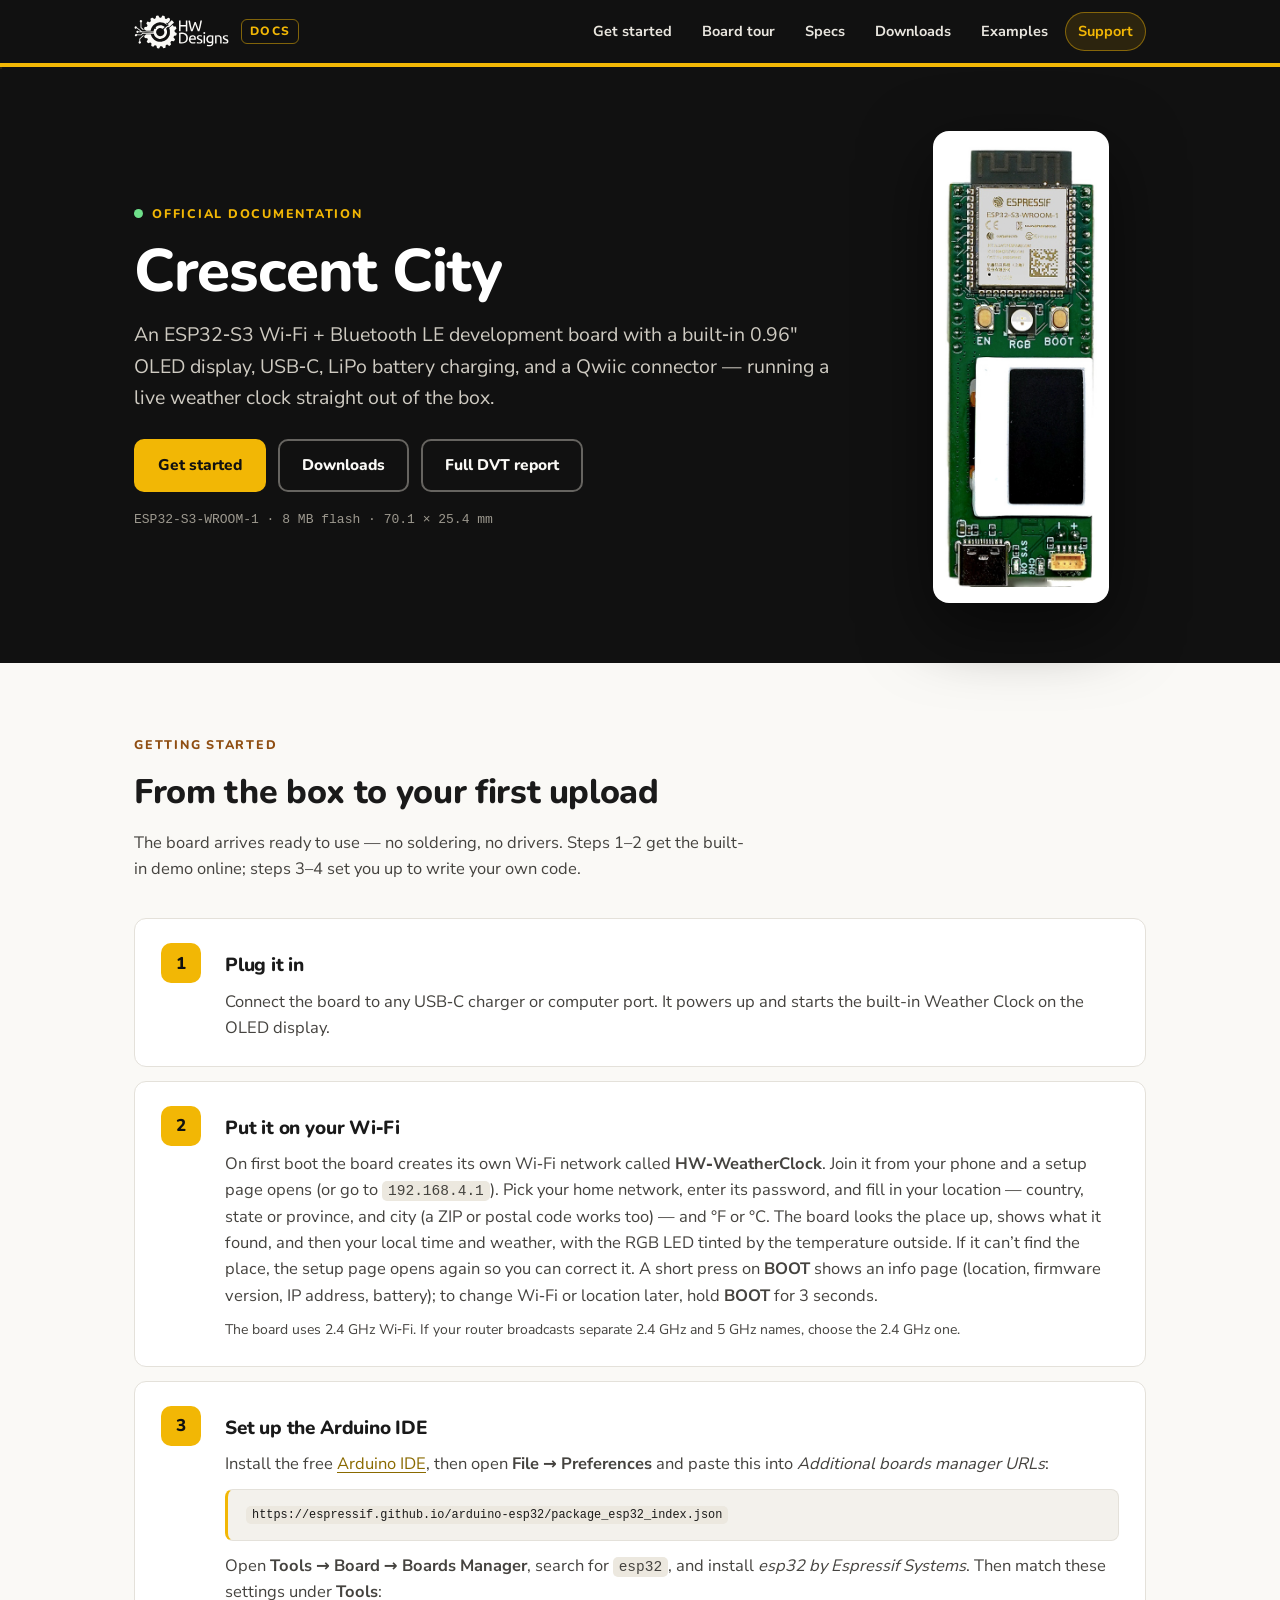
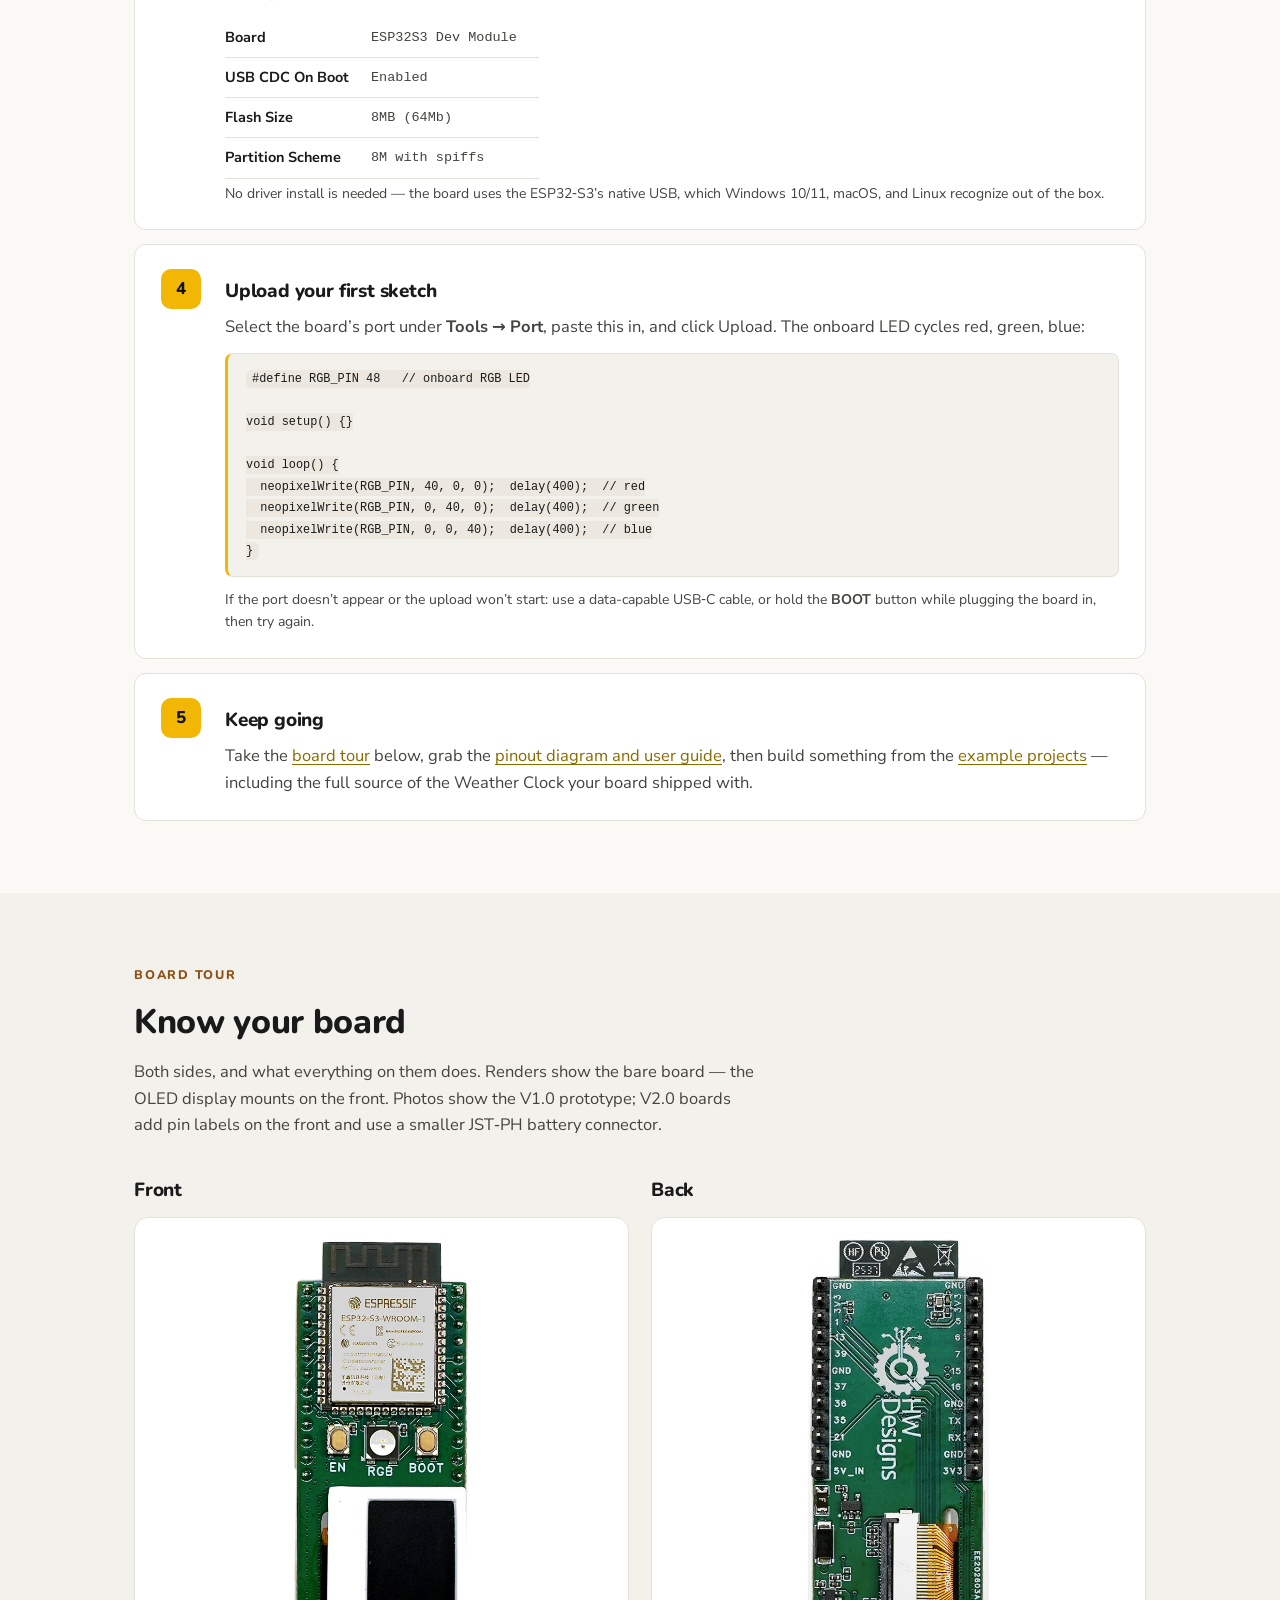
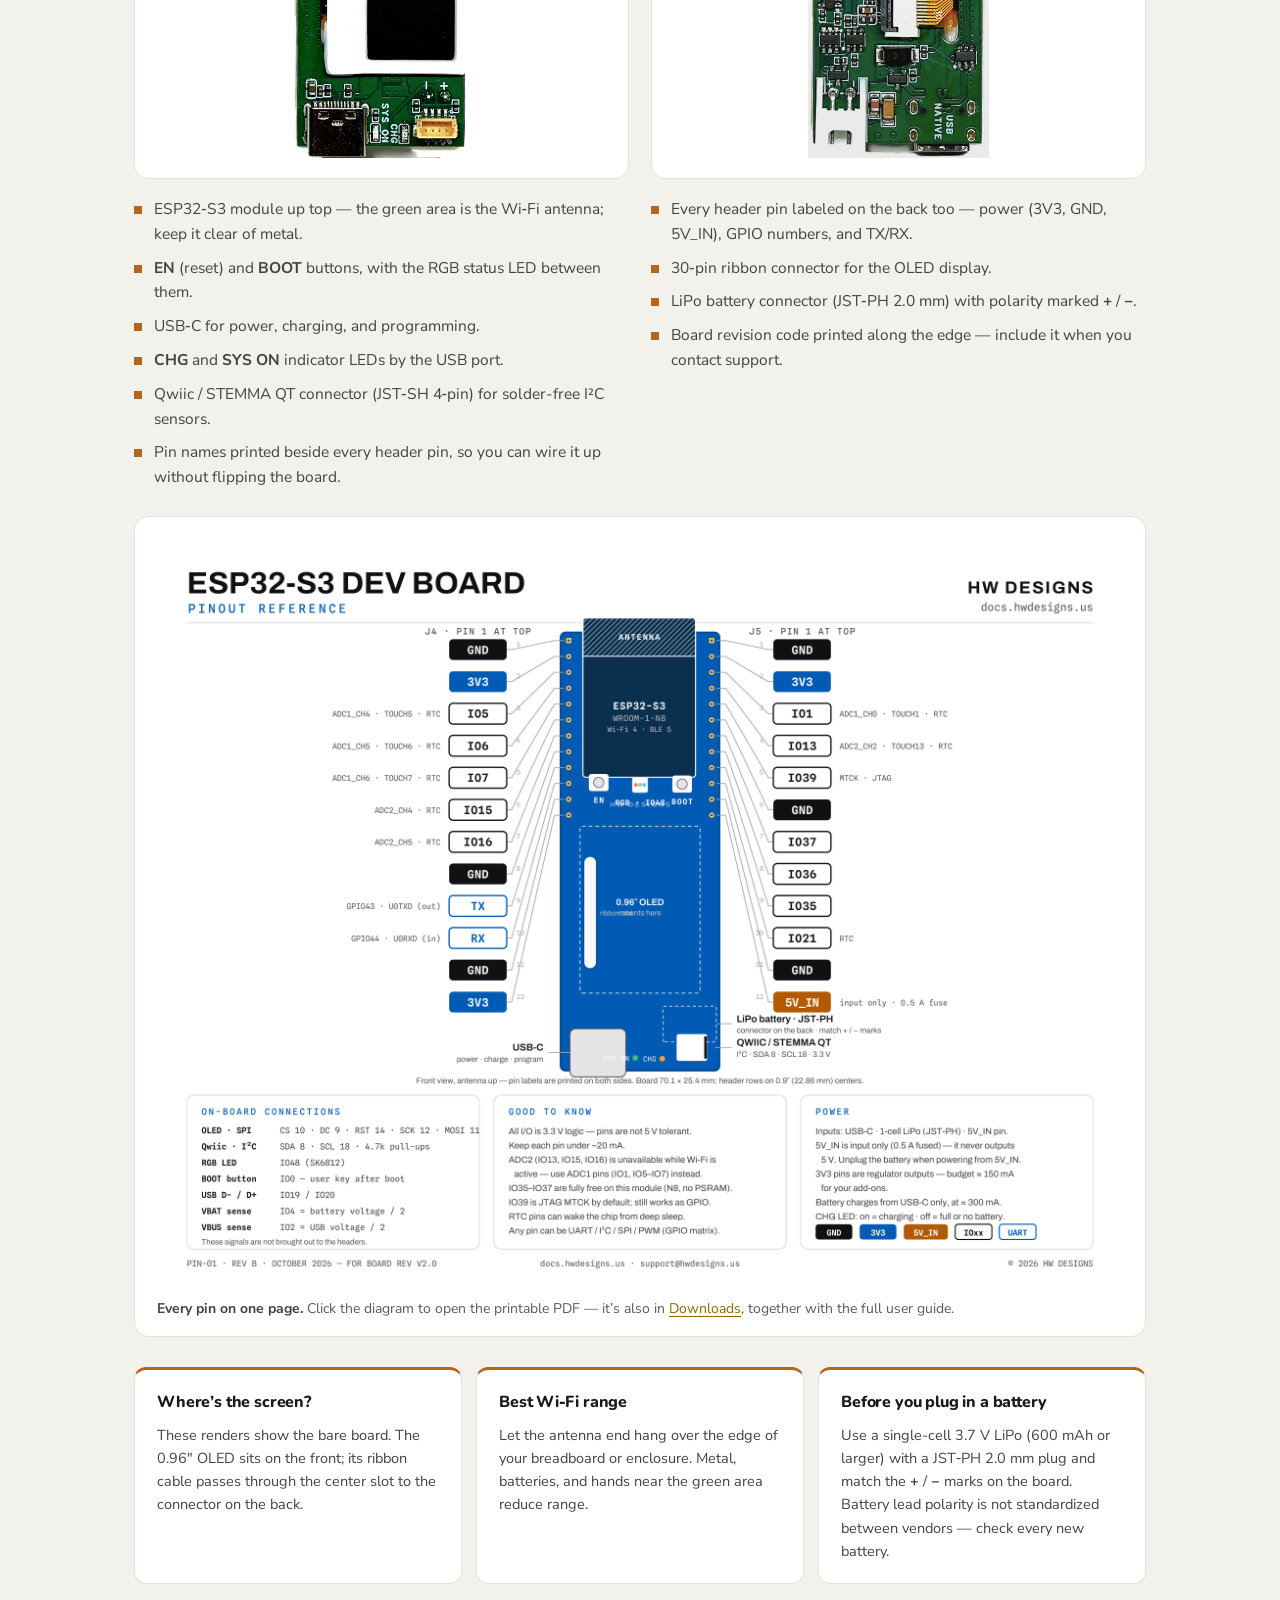
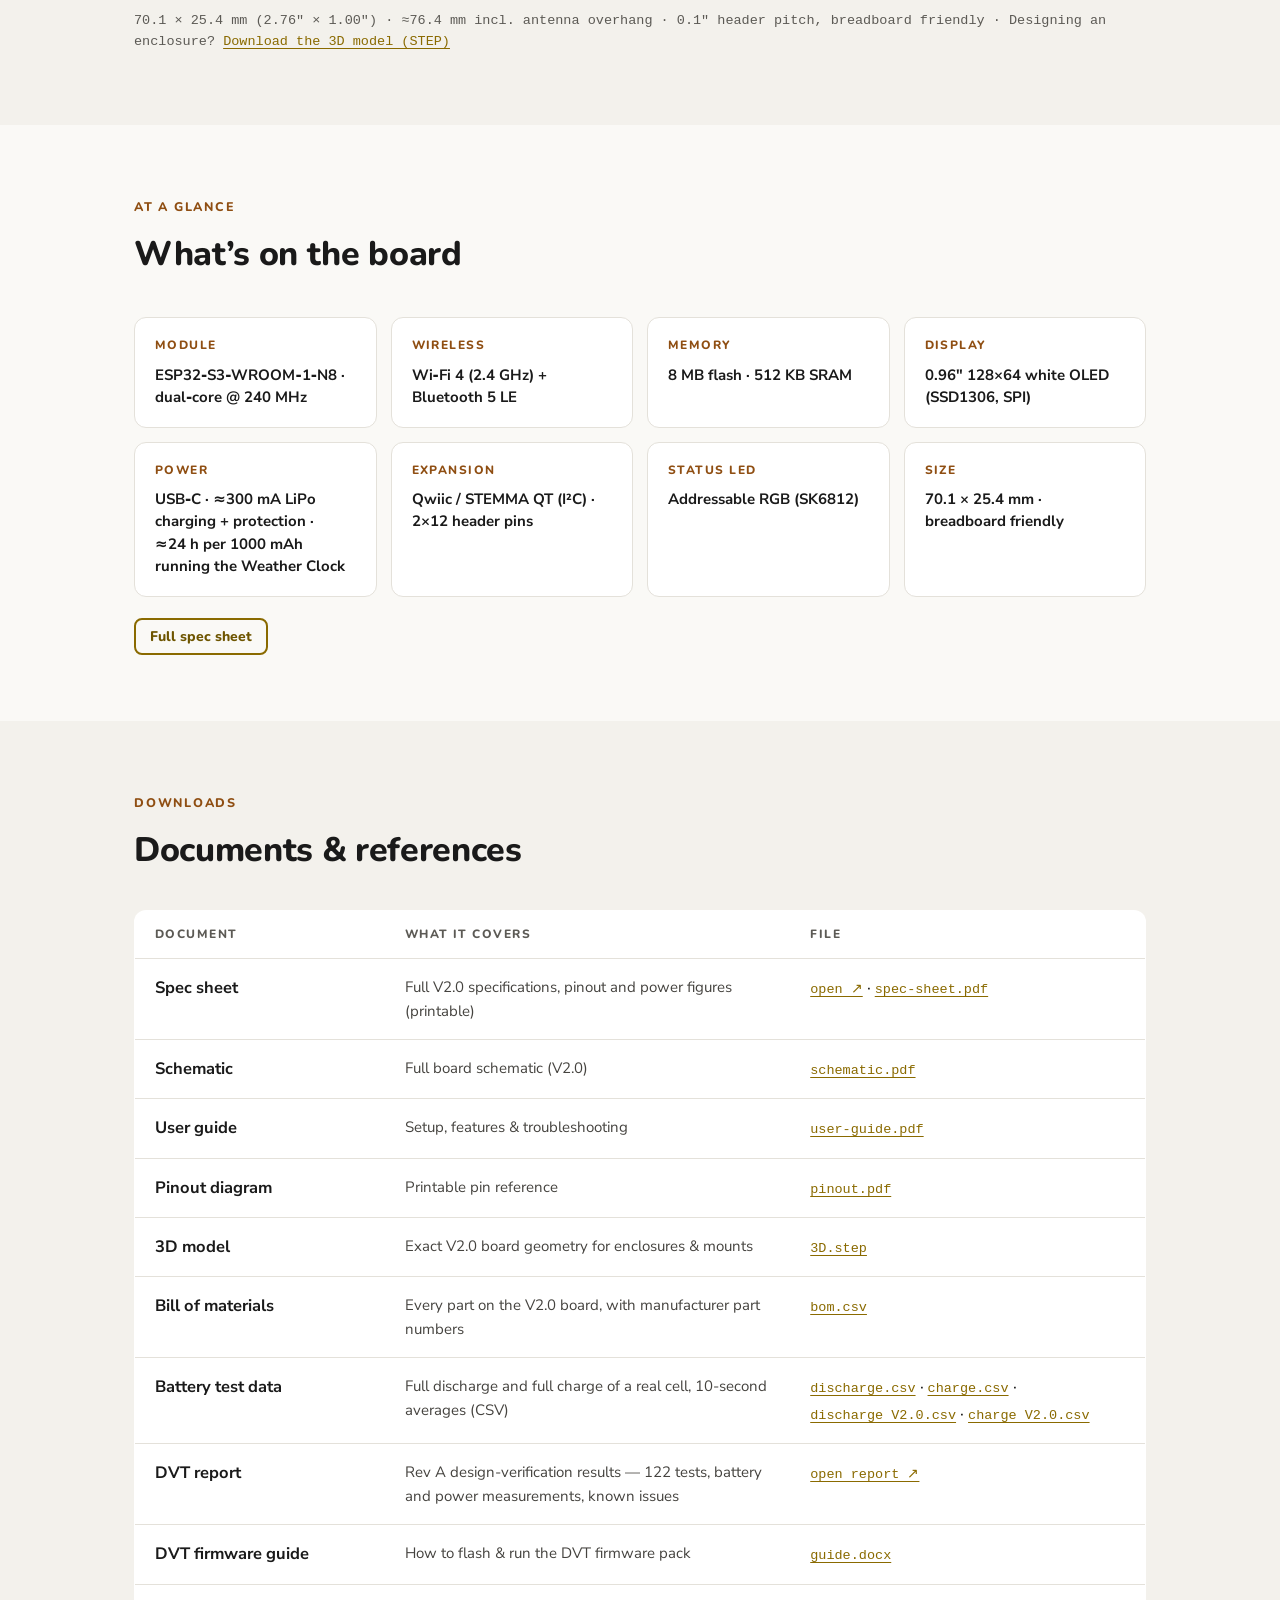
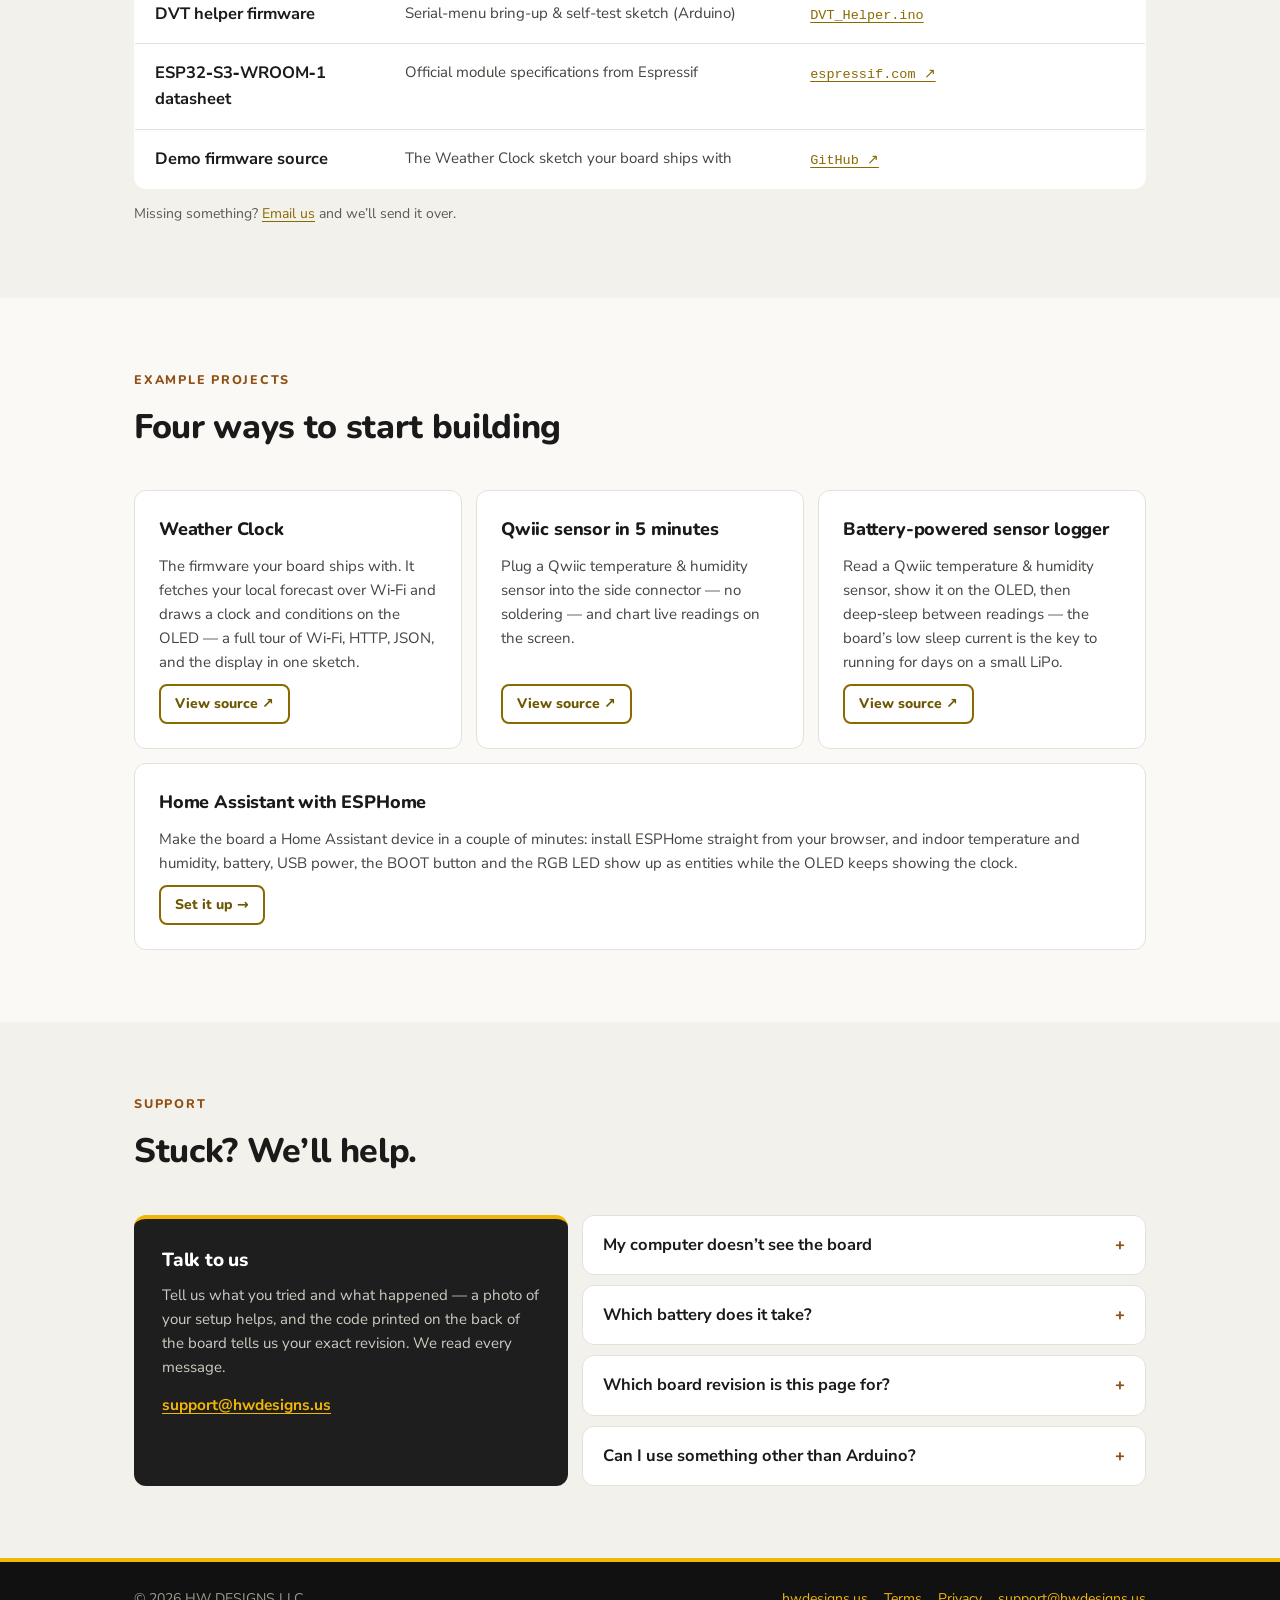
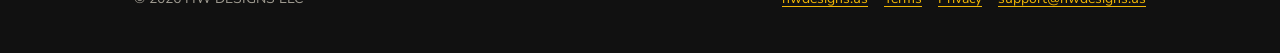
==== commit dc1d89f5: "V2.0 battery results, Weather Clock 2.1.5, user guide Rev C - Spec page: V2.0 charge current, stop p" ====
--- a/esp32-s3/index.html
+++ b/esp32-s3/index.html
@@ -104,7 +104,7 @@
             <span class="step-no" aria-hidden="true">2</span>
             <div>
               <h3>Put it on your Wi&#8209;Fi</h3>
-              <p>On first boot the board creates its own Wi&#8209;Fi network called <strong>HW&#8209;WeatherClock</strong>. Join it from your phone and a setup page opens (or go to <code>192.168.4.1</code>). Pick your home network, enter its password, and set your city and &deg;F or &deg;C. The board restarts and shows your local time and weather, with the RGB LED tinted by the temperature outside. To change Wi&#8209;Fi or city later, hold <strong>BOOT</strong> for 3 seconds.</p>
+              <p>On first boot the board creates its own Wi&#8209;Fi network called <strong>HW&#8209;WeatherClock</strong>. Join it from your phone and a setup page opens (or go to <code>192.168.4.1</code>). Pick your home network, enter its password, and fill in your location &mdash; country, state or province, and city (a ZIP or postal code works too) &mdash; and &deg;F or &deg;C. The board looks the place up, shows what it found, and then your local time and weather, with the RGB LED tinted by the temperature outside. If it can&rsquo;t find the place, the setup page opens again so you can correct it. A short press on <strong>BOOT</strong> shows an info page (location, firmware version, IP address, battery); to change Wi&#8209;Fi or location later, hold <strong>BOOT</strong> for 3 seconds.</p>
               <p class="hint">The board uses 2.4&nbsp;GHz Wi&#8209;Fi. If your router broadcasts separate 2.4&nbsp;GHz and 5&nbsp;GHz names, choose the 2.4&nbsp;GHz one.</p>
             </div>
           </li>
@@ -223,7 +223,7 @@
           <div class="spec"><div class="label">Wireless</div><div class="val">Wi&#8209;Fi 4 (2.4&nbsp;GHz) + Bluetooth 5&nbsp;LE</div></div>
           <div class="spec"><div class="label">Memory</div><div class="val">8&nbsp;MB flash &middot; 512&nbsp;KB SRAM</div></div>
           <div class="spec"><div class="label">Display</div><div class="val">0.96&Prime; 128&times;64 white OLED (SSD1306, SPI)</div></div>
-          <div class="spec"><div class="label">Power</div><div class="val">USB&#8209;C &middot; &asymp;300&nbsp;mA LiPo charging + protection &middot; &asymp;14&nbsp;h per 1000&nbsp;mAh with Wi&#8209;Fi on</div></div>
+          <div class="spec"><div class="label">Power</div><div class="val">USB&#8209;C &middot; &asymp;300&nbsp;mA LiPo charging + protection &middot; &asymp;24&nbsp;h per 1000&nbsp;mAh running the Weather Clock</div></div>
           <div class="spec"><div class="label">Expansion</div><div class="val">Qwiic&nbsp;/&nbsp;STEMMA&nbsp;QT (I&sup2;C) &middot; 2&times;12 header pins</div></div>
           <div class="spec"><div class="label">Status LED</div><div class="val">Addressable RGB (SK6812)</div></div>
           <div class="spec"><div class="label">Size</div><div class="val">70.1 &times; 25.4&nbsp;mm &middot; breadboard friendly</div></div>
@@ -276,7 +276,7 @@
             <tr>
               <td class="dl-name">Battery test data</td>
               <td class="dl-desc dl-desc-col">Full discharge and full charge of a real cell, 10-second averages (CSV)</td>
-              <td class="dl-file"><a href="docs/battery_full_discharge_revA_10s.csv">discharge.csv</a> &middot; <a href="docs/battery_full_charge_revA_10s.csv">charge.csv</a></td>
+              <td class="dl-file"><a href="docs/battery_full_discharge_revA_10s.csv">discharge.csv</a> &middot; <a href="docs/battery_full_charge_revA_10s.csv">charge.csv</a> &middot; <a href="docs/battery_full_discharge_revB_10s.csv">discharge&nbsp;V2.0.csv</a> &middot; <a href="docs/battery_full_charge_revB_10s.csv">charge&nbsp;V2.0.csv</a></td>
             </tr>
             <tr>
               <td class="dl-name">DVT report</td>
@@ -356,7 +356,7 @@
             </details>
             <details>
               <summary>Which battery does it take?</summary>
-              <p>A single-cell 3.7&nbsp;V LiPo, 600&nbsp;mAh or larger, with a JST&#8209;PH 2.0&nbsp;mm plug &mdash; the socket is on the back of the board. It charges automatically from USB&#8209;C at &asymp;300&nbsp;mA, and on-board protection guards against over-charge, over-discharge, over-current, and reverse polarity. Running the Weather Clock with Wi&#8209;Fi always on, the board draws about 70&nbsp;mA &mdash; roughly 14&nbsp;hours per 1000&nbsp;mAh (<a href="dvt/#pwr-battery">measured on a full discharge</a>). When the battery runs low, the Weather Clock shows &ldquo;charge me&rdquo; and goes to sleep; plug in USB&#8209;C to wake it. Match the <strong>+</strong>&nbsp;/&nbsp;<strong>&minus;</strong> marks next to the connector &mdash; battery lead polarity varies between vendors.</p>
+              <p>A single-cell 3.7&nbsp;V LiPo, 600&nbsp;mAh or larger, with a JST&#8209;PH 2.0&nbsp;mm plug &mdash; the socket is on the back of the board. It charges automatically from USB&#8209;C at &asymp;300&nbsp;mA, and on-board protection guards against over-charge, over-discharge, over-current, and reverse polarity. Running the Weather Clock, the board draws about 41&nbsp;mA &mdash; roughly 24&nbsp;hours per 1000&nbsp;mAh (<a href="dvt/#pwr-battery-v2">measured on a full discharge</a>); on battery it switches the Wi&#8209;Fi radio off between weather updates, so the board is not reachable on your network in between. When the battery runs low, the Weather Clock shows &ldquo;charge me&rdquo; and goes to sleep; plug in USB&#8209;C to wake it. Match the <strong>+</strong>&nbsp;/&nbsp;<strong>&minus;</strong> marks next to the connector &mdash; battery lead polarity varies between vendors.</p>
             </details>
             <details>
               <summary>Which board revision is this page for?</summary>
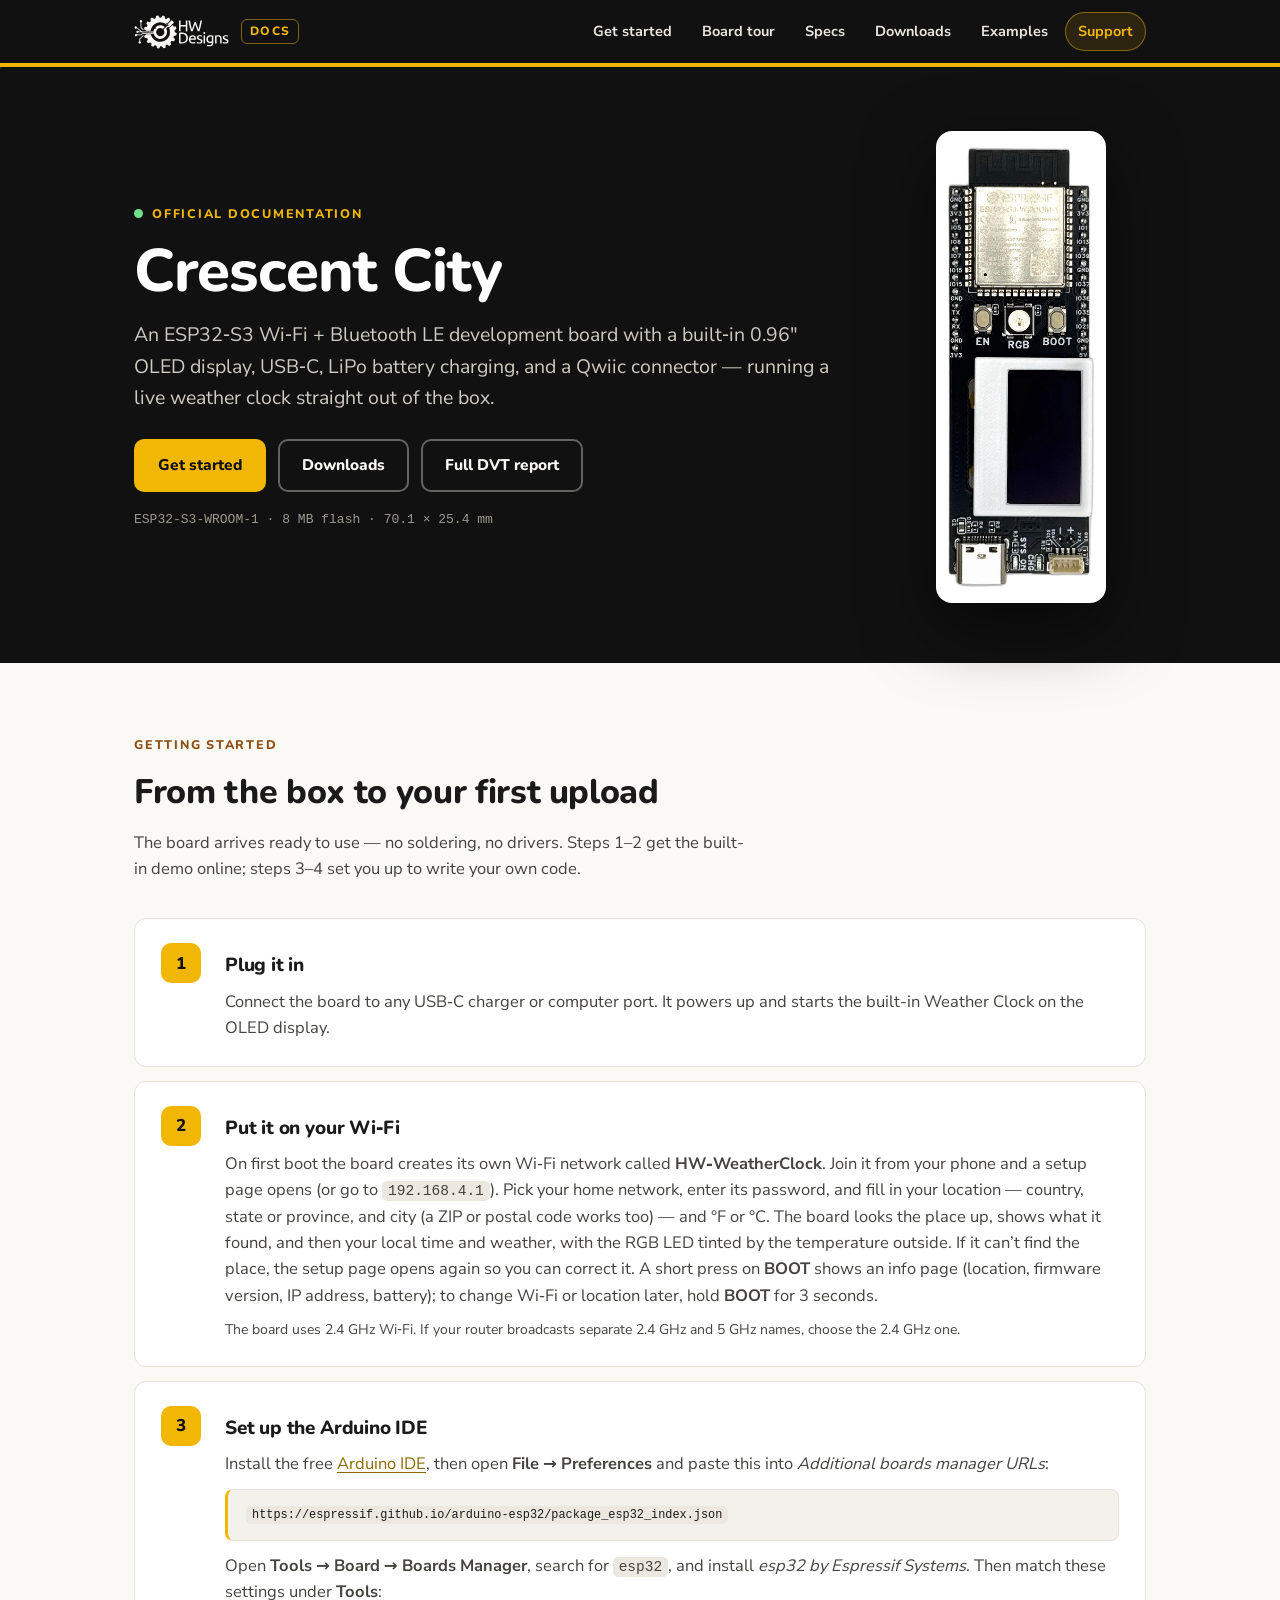
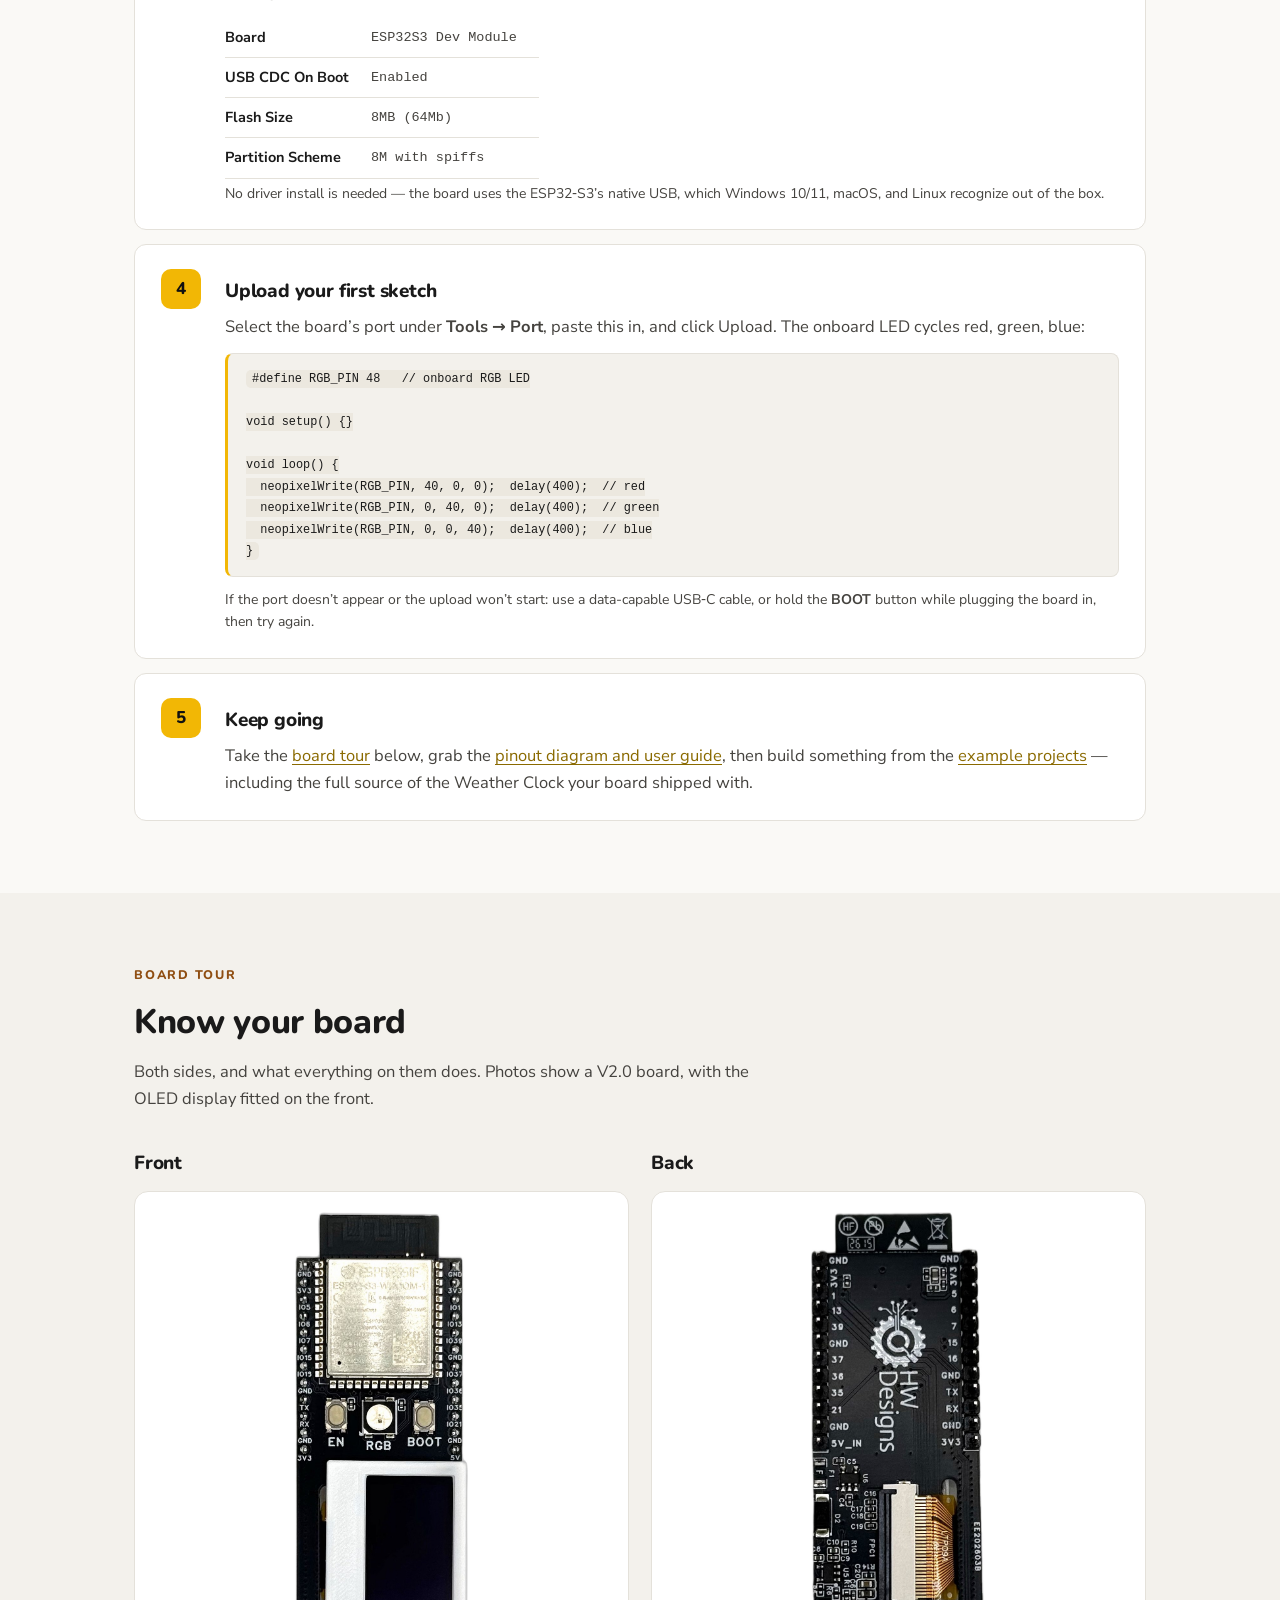
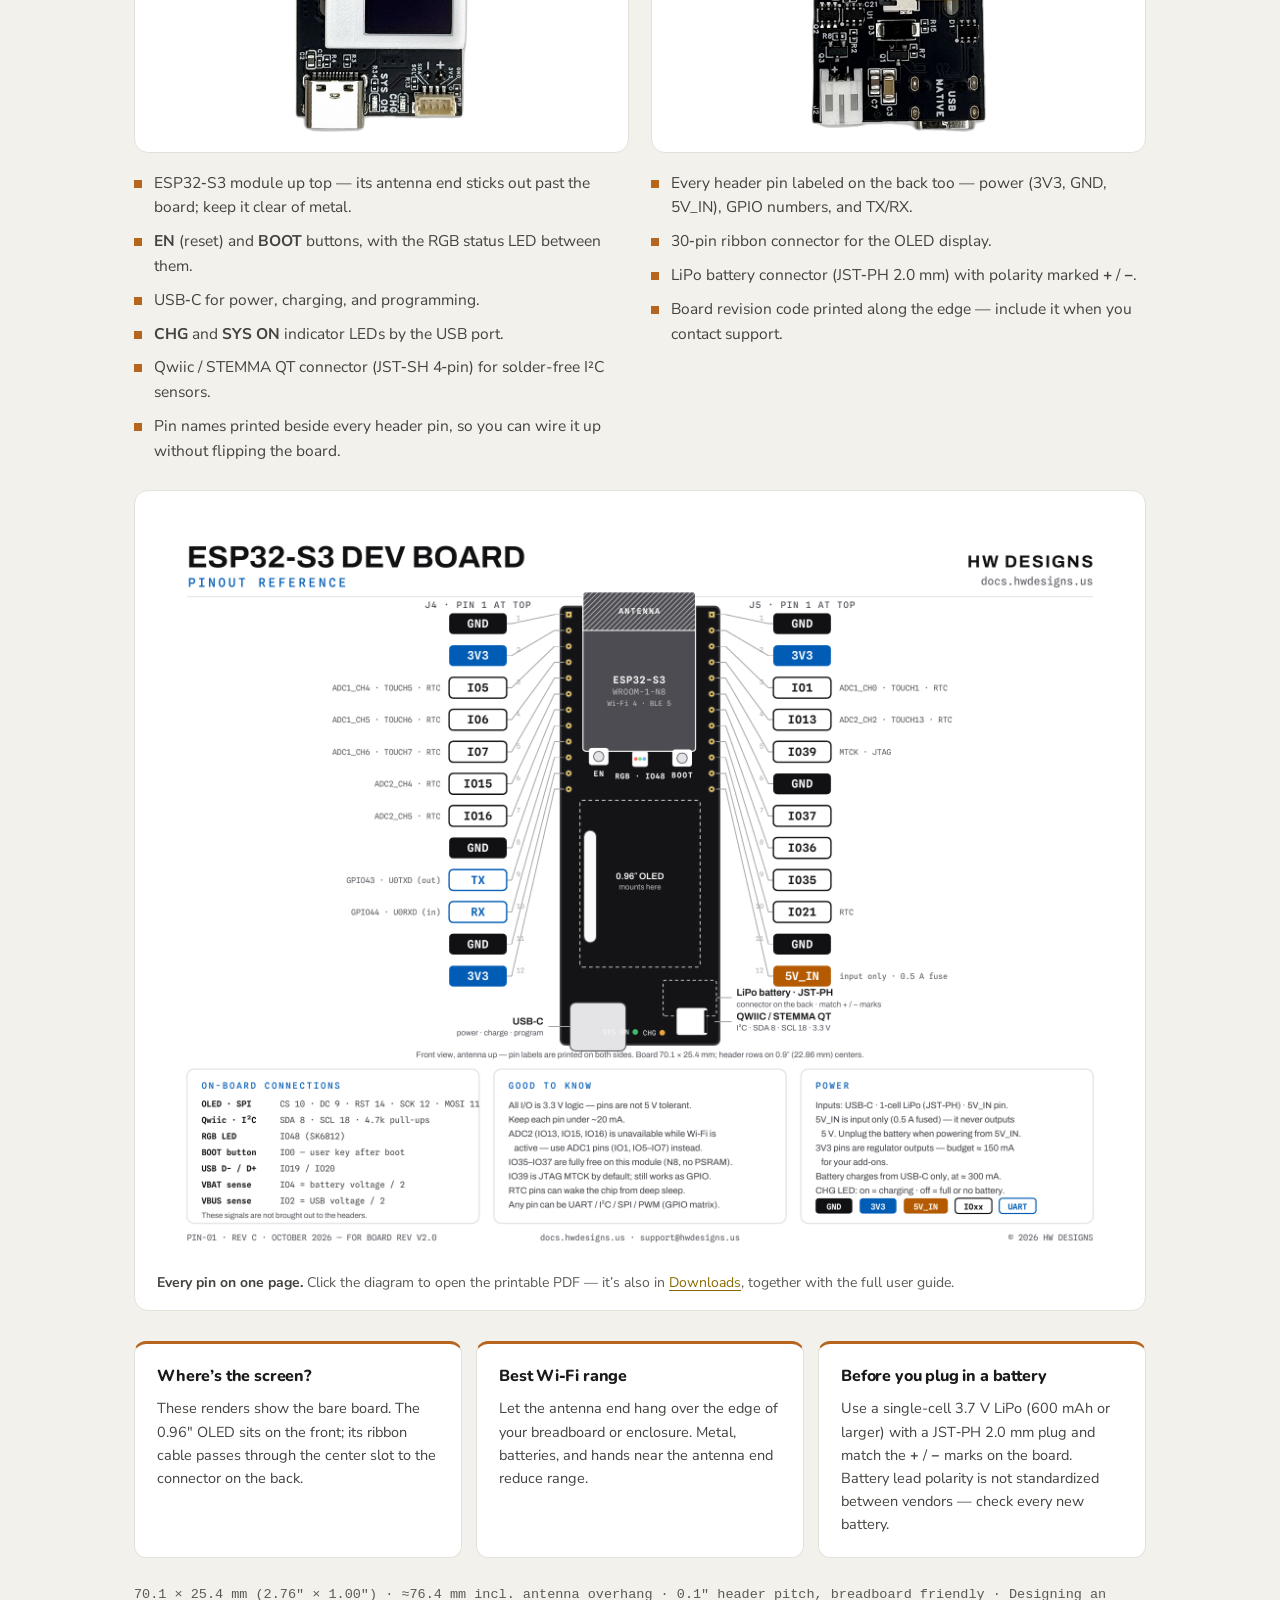
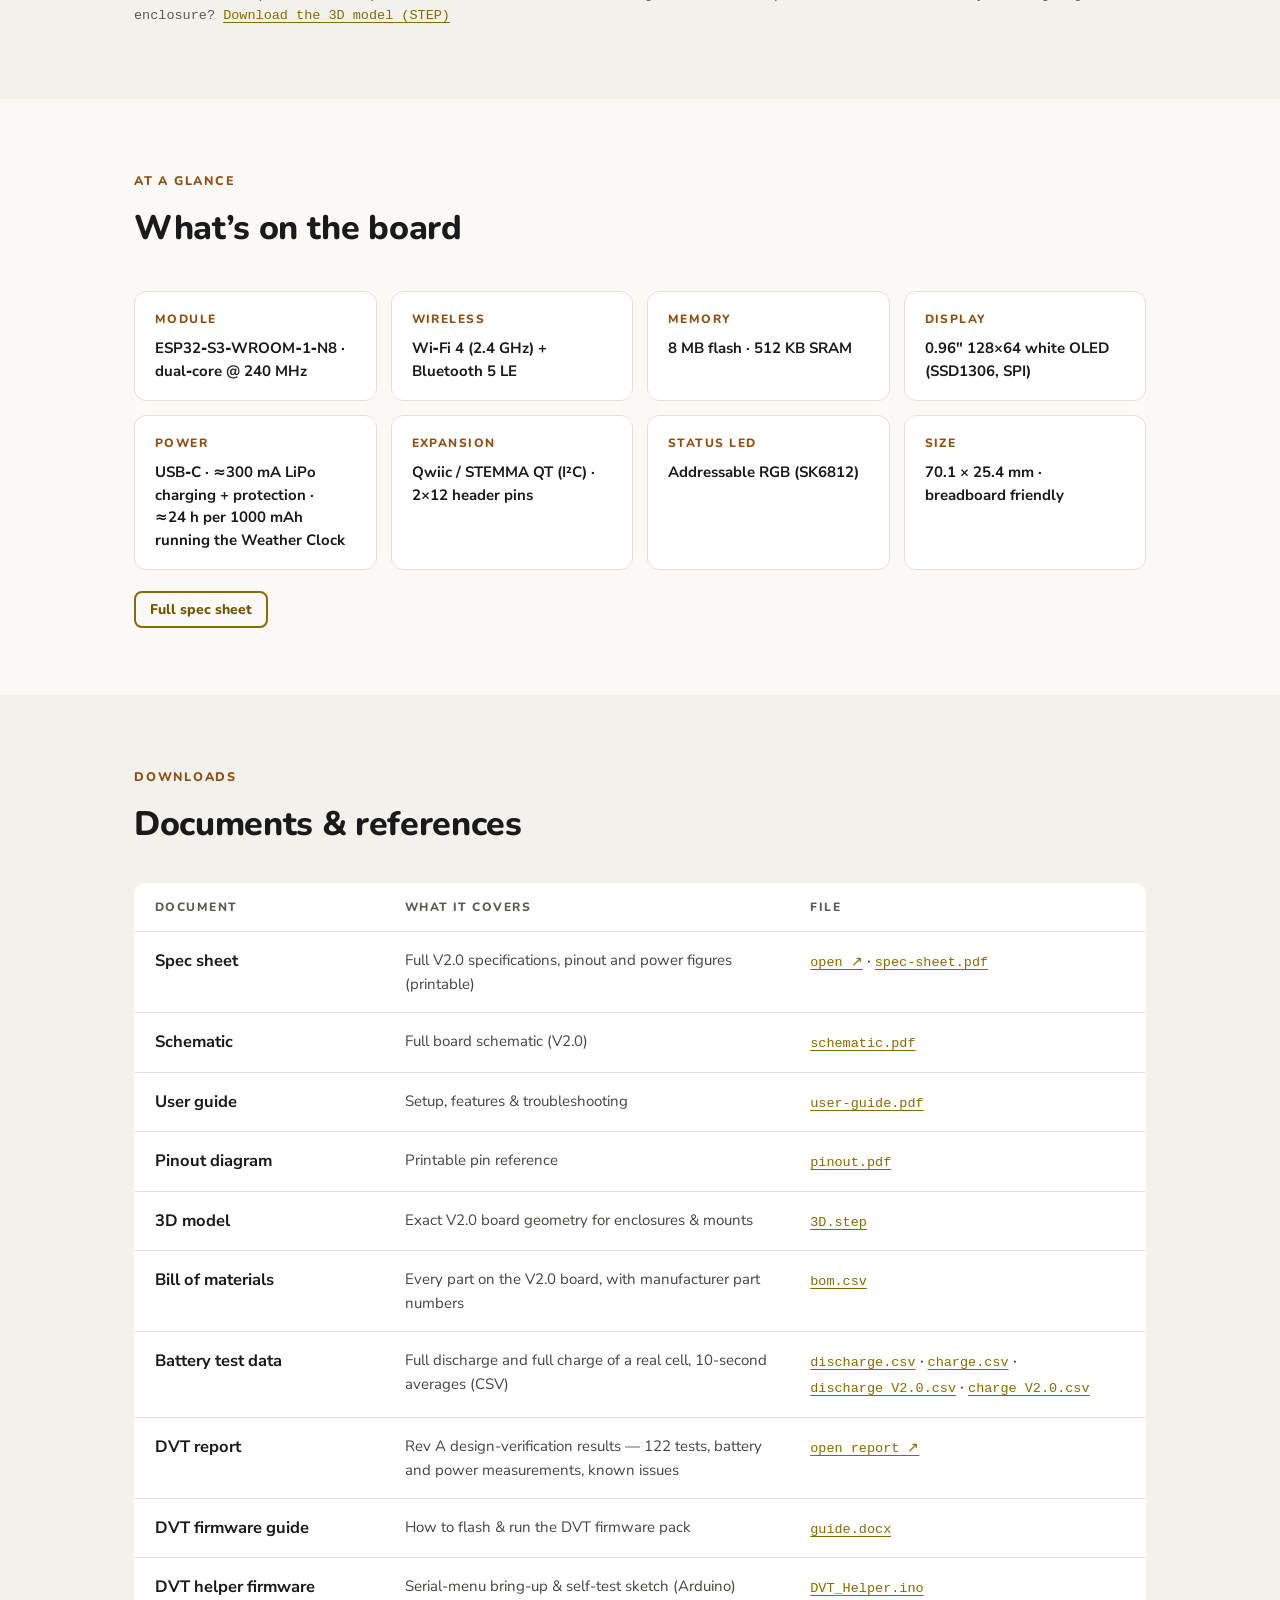
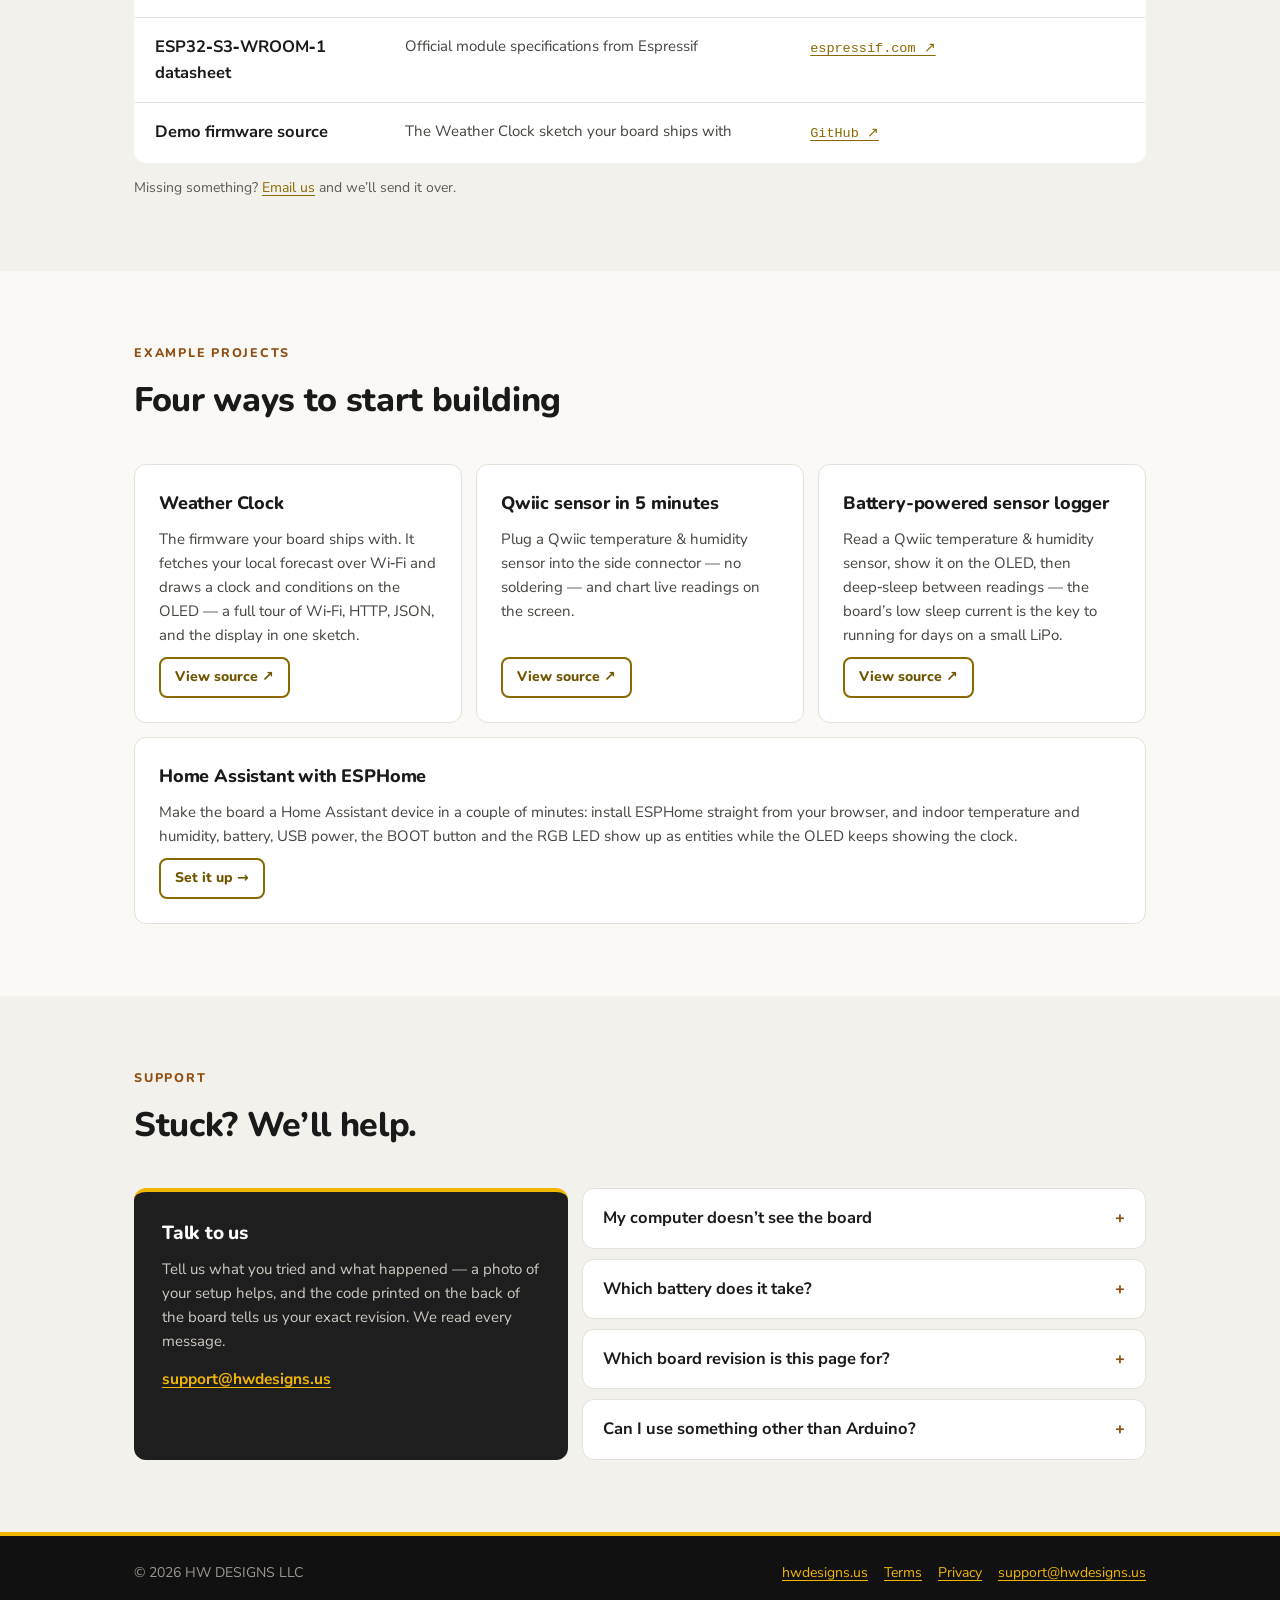
==== commit caf3a52a: "Black V2.0 board photos everywhere; Weather Clock 2.1.6 - Board page, hub card and link preview: new" ====
--- a/esp32-s3/index.html
+++ b/esp32-s3/index.html
@@ -29,14 +29,14 @@
        When you post new board photos, change ONE value below (IMG_VERSION),
        then upload the matching files to the assets/ folder. Nothing else moves.
 
-         IMG_VERSION = "V2"  ->  loads  assets/top_view_V2.jpg
-                                        assets/bottom_view_V2.jpg
-
-       Next time, save the new photos as  ..._V3.jpg,  set IMG_VERSION = "V3".
+         IMG_VERSION = "V3"  ->  loads  assets/top_view_V3.jpg
+                                        assets/bottom_view_V3.jpg
+
+       Next time, save the new photos as  ..._V4.jpg,  set IMG_VERSION = "V4".
        (Optional: pin one photo to a different version in IMG_OVERRIDES below.)
        ══════════════════════════════════════════════════════════════════════ -->
   <script>
-    window.IMG_VERSION = "V2";          // <-- the "V" you bump each time
+    window.IMG_VERSION = "V3";          // <-- the "V" you bump each time
     window.IMG_OVERRIDES = {            // optional per-photo pins; leave empty to use IMG_VERSION for all
       // bottom_view: "V3",             //   e.g. only the back photo changed
     };
@@ -156,17 +156,17 @@
       <div class="wrap">
         <p class="kicker">Board tour</p>
         <h2>Know your board</h2>
-        <p class="section-intro">Both sides, and what everything on them does. Renders show the bare board &mdash; the OLED display mounts on the front. Photos show the V1.0 prototype; V2.0 boards add pin labels on the front and use a smaller JST&#8209;PH battery connector.</p>
+        <p class="section-intro">Both sides, and what everything on them does. Photos show a V2.0 board, with the OLED display fitted on the front.</p>
 
         <div class="tour-grid">
           <div class="tour-col">
             <h3>Front</h3>
             <div class="render-frame">
               <!-- Photo version is controlled by IMG_VERSION at the top of this file. -->
-              <img data-img="top_view" alt="Front of the board: ESP32-S3 module with antenna at top, EN and BOOT buttons with RGB LED between them, display ribbon slot in the middle, USB-C at the bottom" loading="lazy">
+              <img data-img="top_view" alt="Front of the board: ESP32-S3 module with antenna at top, EN and BOOT buttons with RGB LED between them, OLED display in the middle, USB-C at the bottom" loading="lazy">
             </div>
             <ul class="feat">
-              <li>ESP32&#8209;S3 module up top &mdash; the green area is the Wi&#8209;Fi antenna; keep it clear of metal.</li>
+              <li>ESP32&#8209;S3 module up top &mdash; its antenna end sticks out past the board; keep it clear of metal.</li>
               <li><strong>EN</strong> (reset) and <strong>BOOT</strong> buttons, with the RGB status LED between them.</li>
               <li>USB&#8209;C for power, charging, and programming.</li>
               <li><strong>CHG</strong> and <strong>SYS&nbsp;ON</strong> indicator LEDs by the USB port.</li>
@@ -202,7 +202,7 @@
           </div>
           <div class="note">
             <h4>Best Wi&#8209;Fi range</h4>
-            <p>Let the antenna end hang over the edge of your breadboard or enclosure. Metal, batteries, and hands near the green area reduce range.</p>
+            <p>Let the antenna end hang over the edge of your breadboard or enclosure. Metal, batteries, and hands near the antenna end reduce range.</p>
           </div>
           <div class="note">
             <h4>Before you plug in a battery</h4>
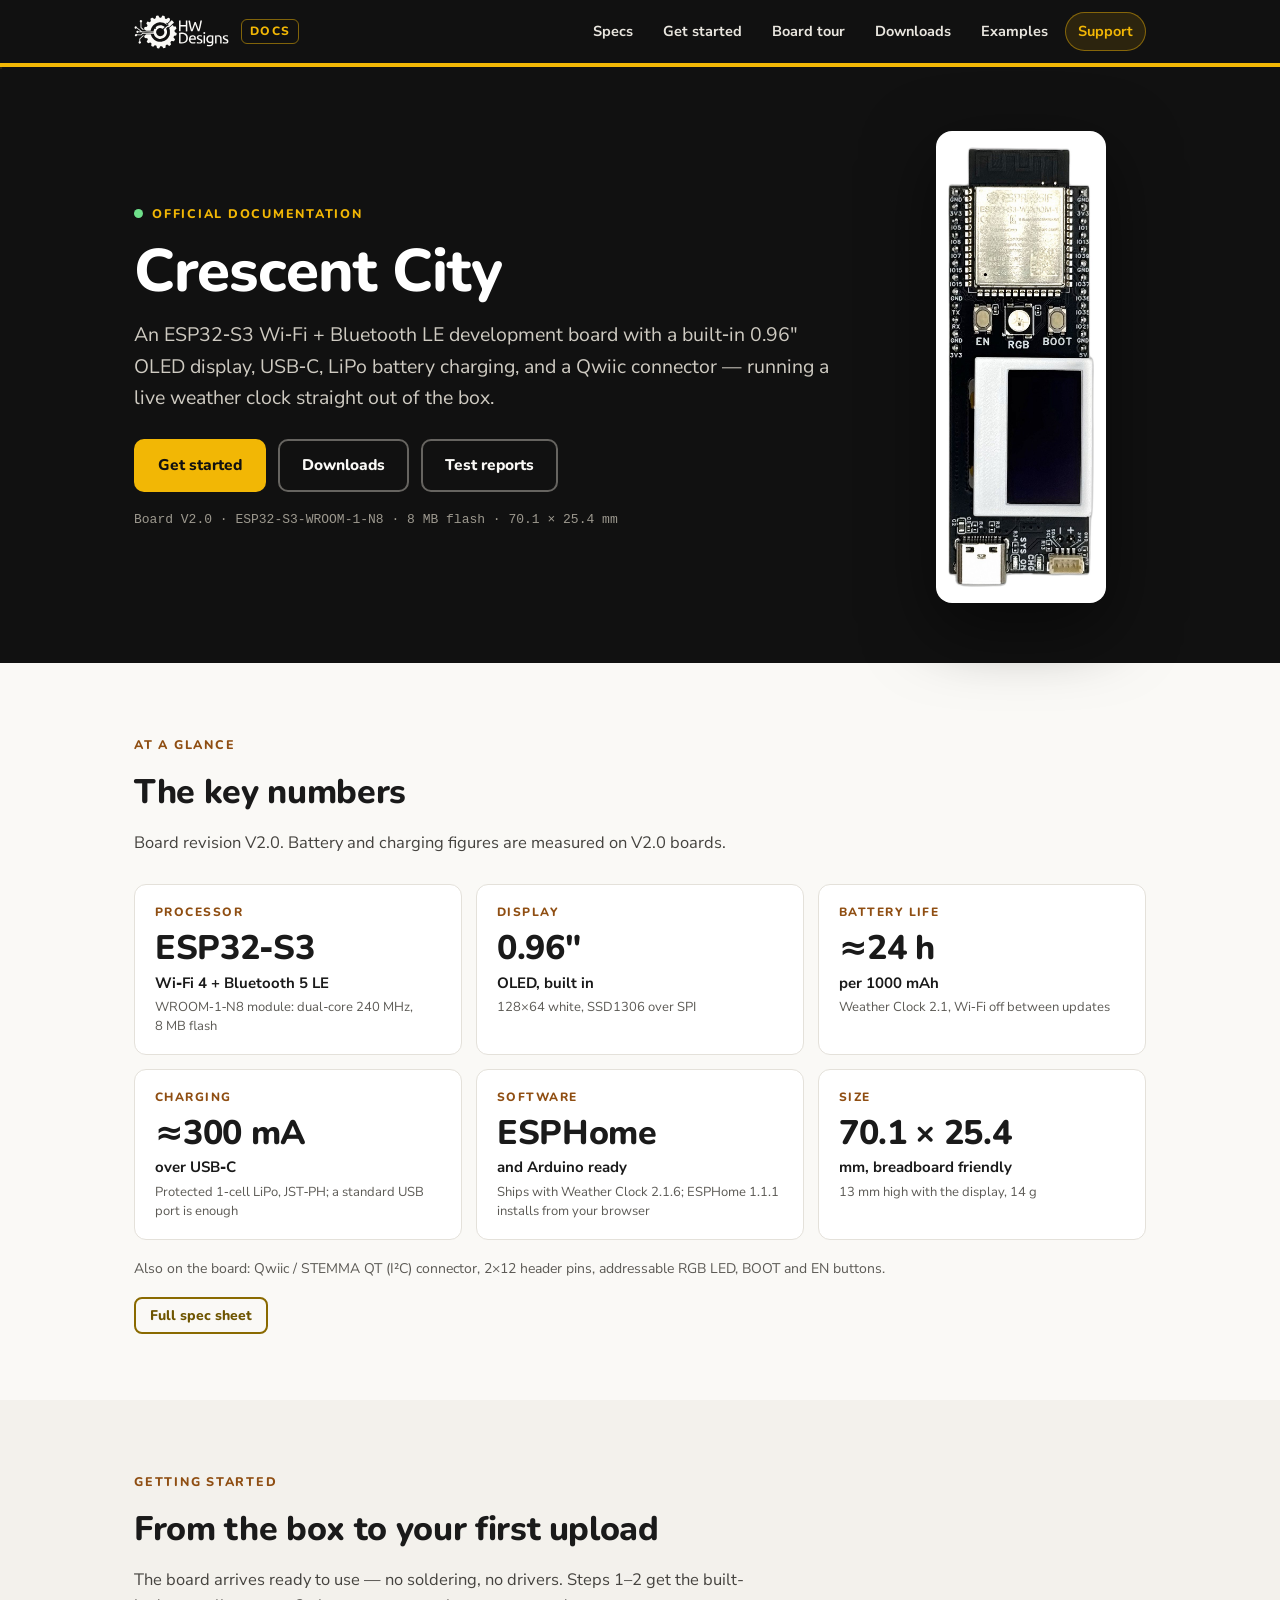
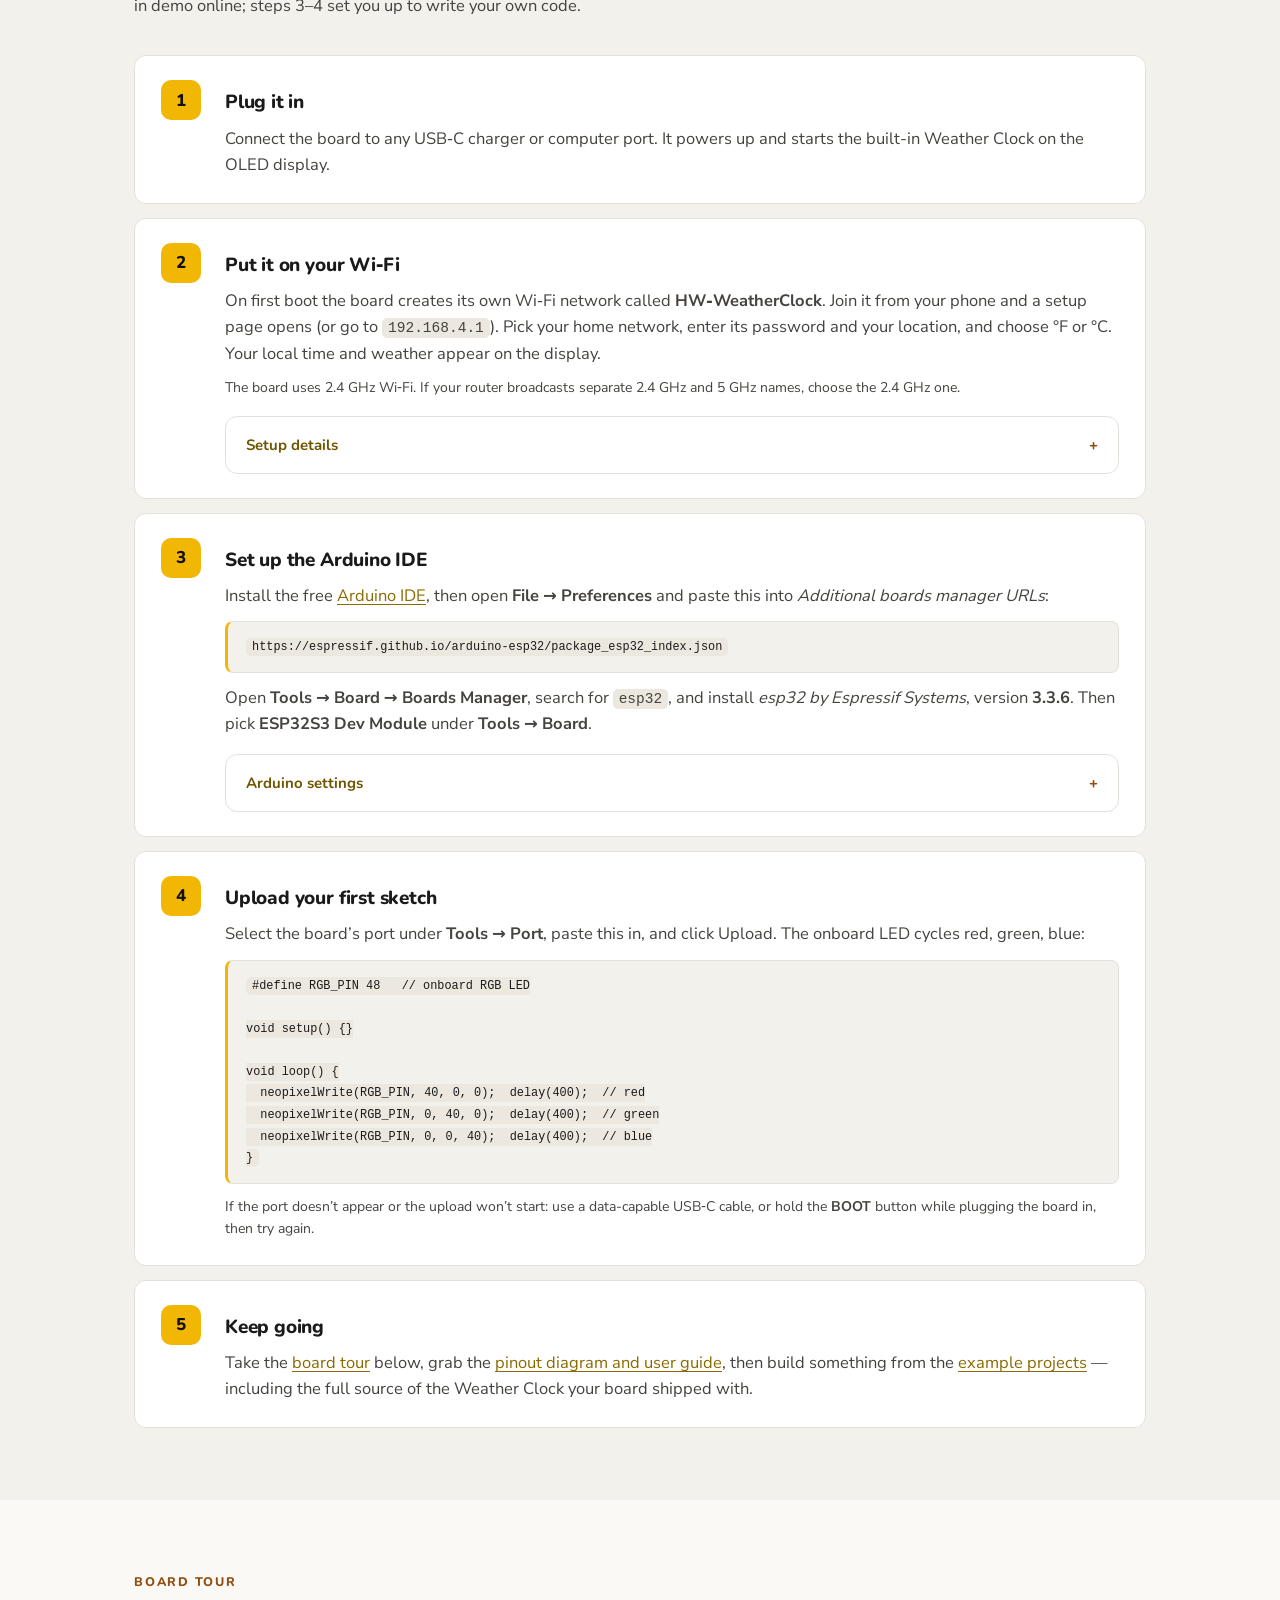
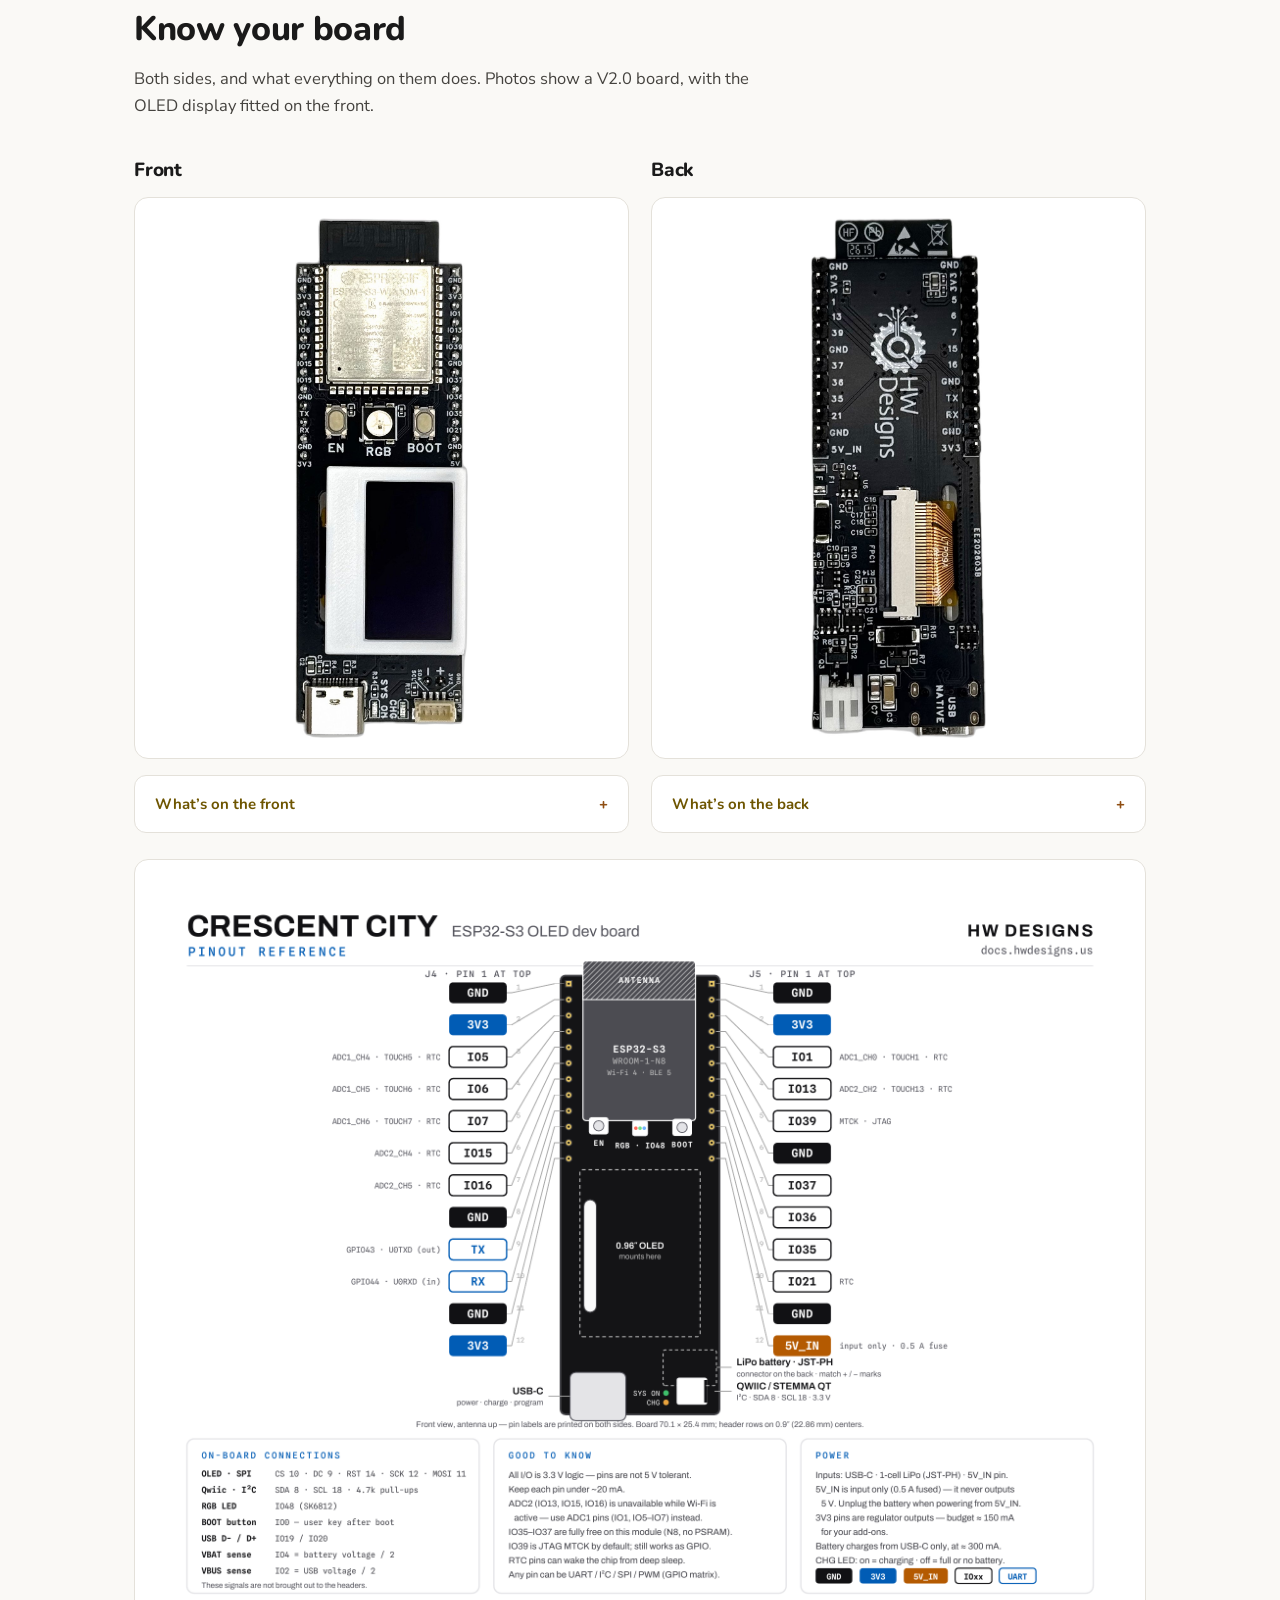
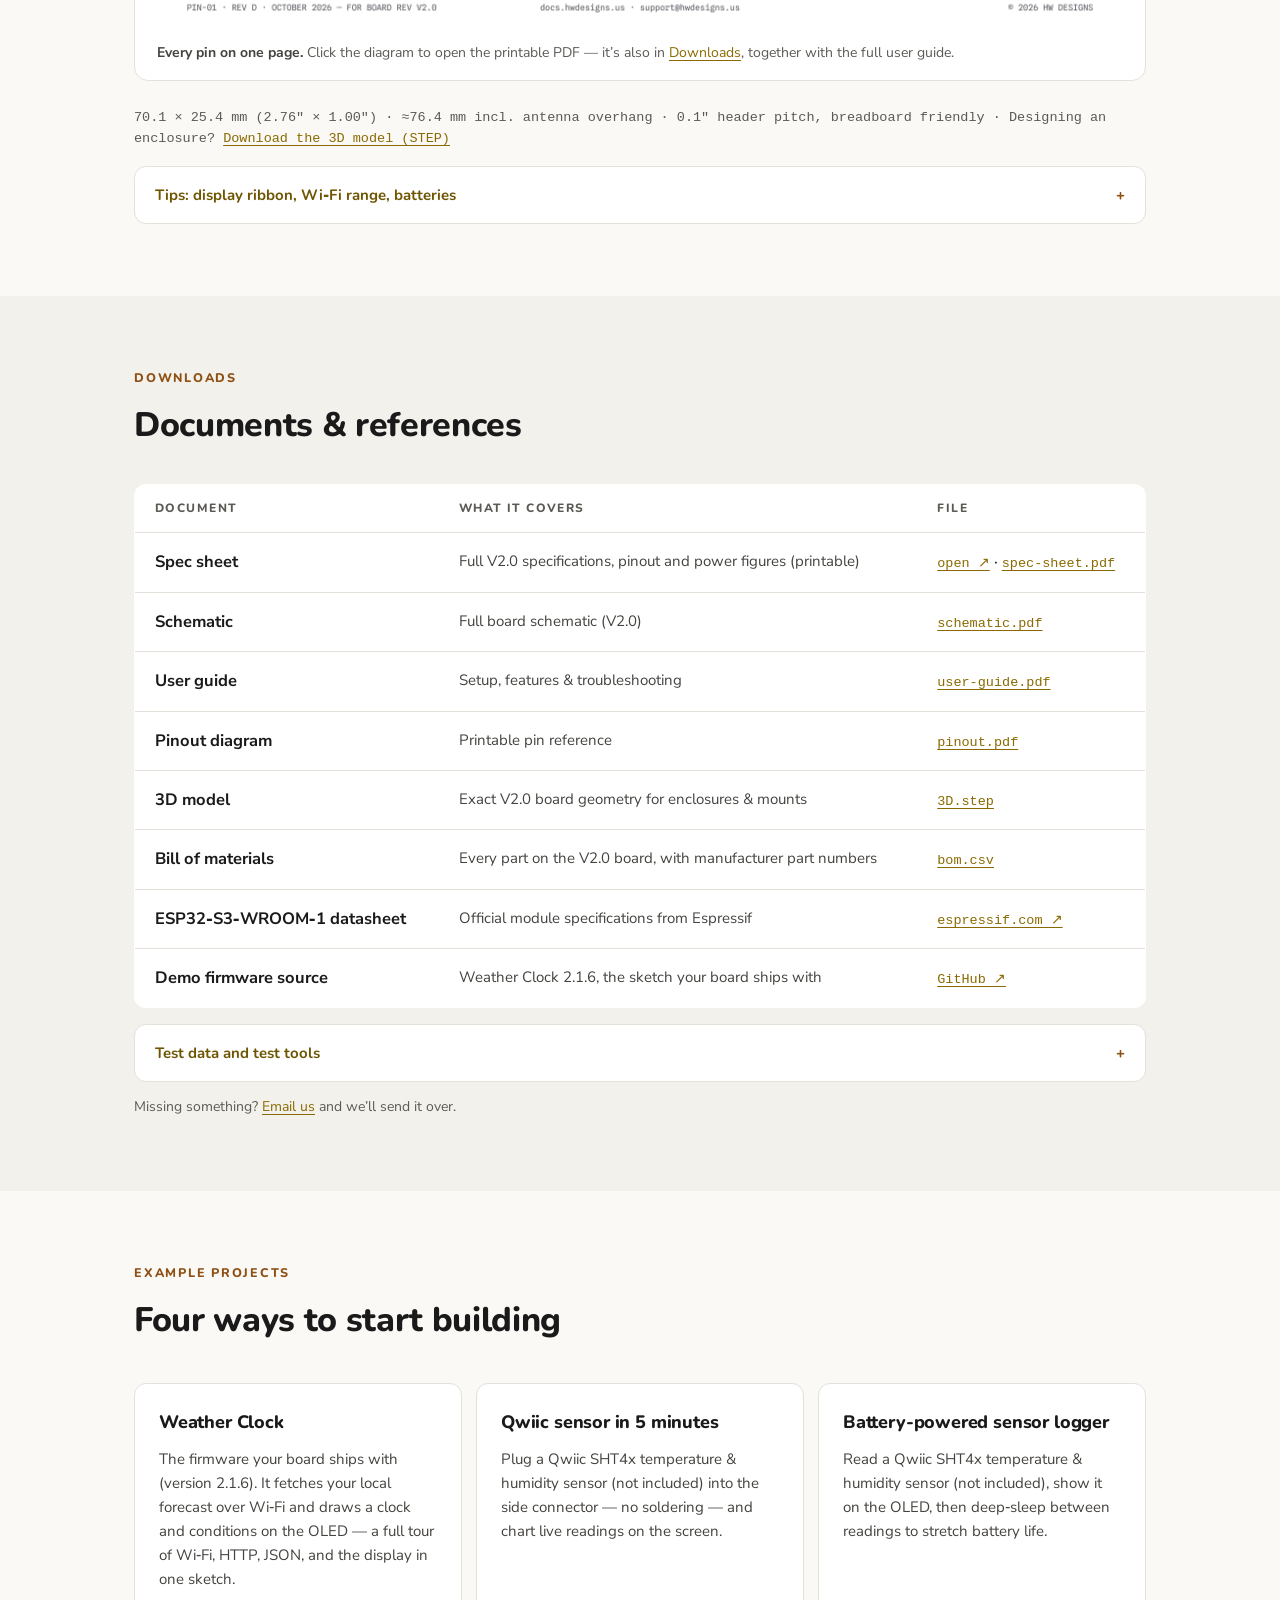
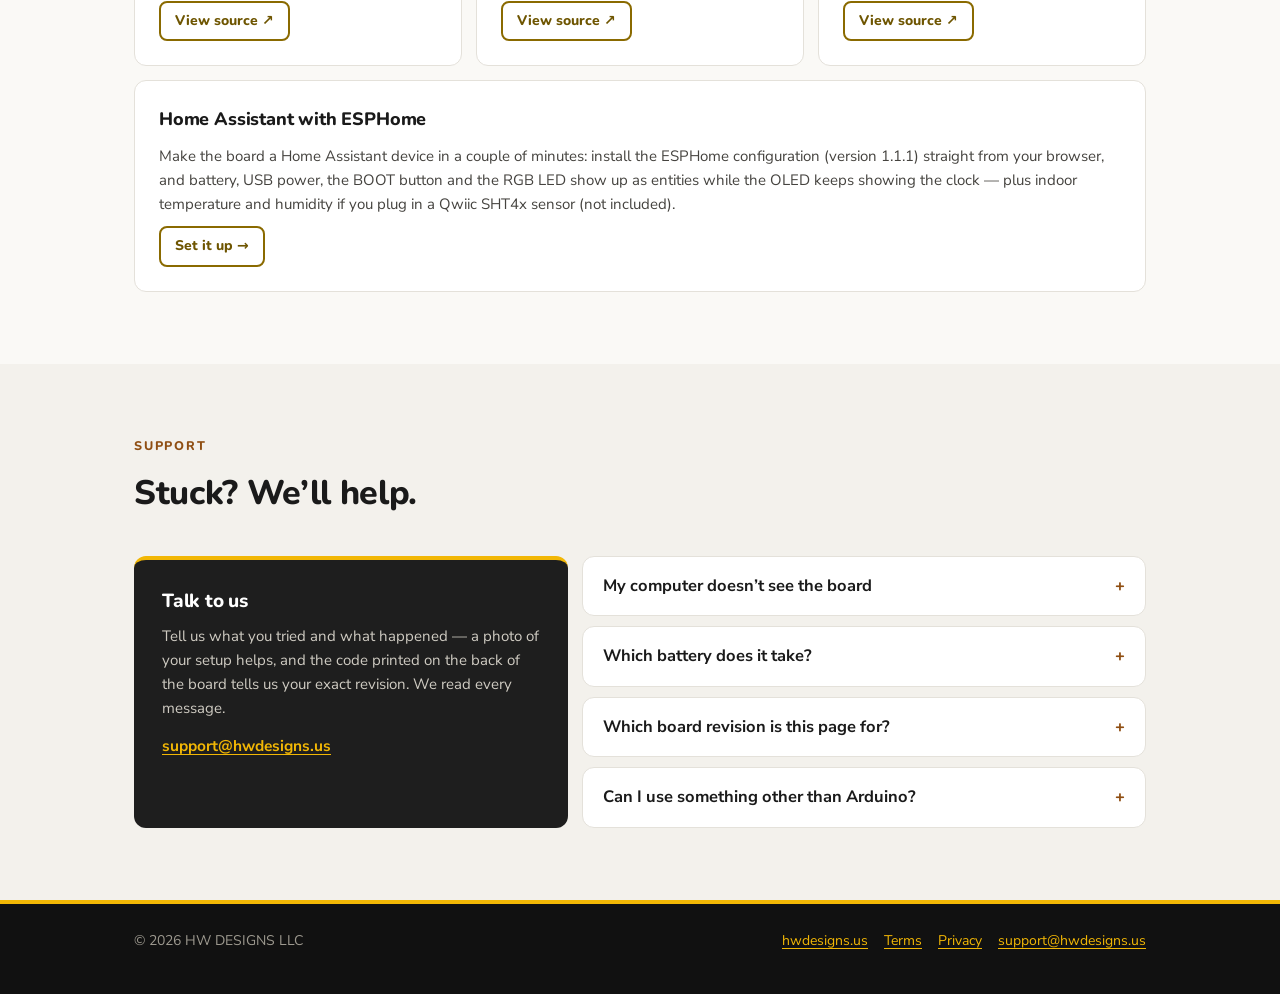
==== commit f13ce443: "V2.0 DVT report, Rev D user guide and pinout, page updates" ====
--- a/esp32-s3/index.html
+++ b/esp32-s3/index.html
@@ -1,15 +1,12 @@
 <!DOCTYPE html>
 <html lang="en">
 <!--
-  HW Designs — product documentation site (GitHub Pages)
+  HW Designs — Crescent City board page (docs.hwdesigns.us/esp32-s3/)
   ─────────────────────────────────────────────────────
-  Everything lives in this one file (HTML + CSS together) so it is easy to edit.
-  Search this file for "TODO" to find every spot to customize before launch.
-  The full launch checklist is in README.md.
-
-  Theme: "circuit copper & cobalt" — shared stylesheet at ../assets/site.css
-  (ink-navy, cobalt primary, copper secondary; all pairs pass WCAG AA).
-  Edit colors once in site.css and every page follows.
+  Page content lives here; styles come from the shared stylesheet
+  ../assets/site.css (HW Designs black & gold theme). Edit colors and fonts
+  once in site.css and every page follows.
+  Product photos: see IMG_VERSION below. Launch checklist: README.md.
 -->
 <head>
   <meta charset="UTF-8">
@@ -43,6 +40,13 @@
   </script>
   <link rel="icon" href="../assets/favicon.svg" type="image/svg+xml">
   <link rel="stylesheet" href="../assets/site.css">
+  <style>
+    /* Six key numbers: three per row on desktop, two on tablet, one on phone */
+    .keynums{grid-template-columns:repeat(3,1fr)}
+    @media (max-width:900px){.keynums{grid-template-columns:repeat(2,1fr)}}
+    @media (max-width:560px){.keynums{grid-template-columns:1fr}}
+    details[id]{scroll-margin-top:96px}   /* clear the sticky header when a link opens it */
+  </style>
 </head>
 <body id="top">
   <a class="skip" href="#start">Skip to getting started</a>
@@ -55,9 +59,9 @@
         <span class="brand-docs">Docs</span>
       </a>
       <nav class="site-nav" aria-label="Sections">
+        <a href="#specs">Specs</a>
         <a href="#start">Get started</a>
         <a href="#board">Board tour</a>
-        <a href="#specs">Specs</a>
         <a href="#downloads">Downloads</a>
         <a href="#examples">Examples</a>
         <a href="#support">Support</a>
@@ -74,18 +78,36 @@
         <div class="cta-row">
           <a class="btn btn-light" href="#start">Get started</a>
           <a class="btn btn-ghost" href="#downloads">Downloads</a>
-          <a class="btn btn-ghost" href="dvt/">Full DVT report</a>
-        </div>
-        <p class="quickfacts">ESP32-S3-WROOM-1 &middot; 8 MB flash &middot; 70.1 &times; 25.4 mm</p>
+          <a class="btn btn-ghost" href="#test-data">Test reports</a>
+        </div>
+        <p class="quickfacts">Board V2.0 &middot; ESP32-S3-WROOM-1-N8 &middot; 8 MB flash &middot; 70.1 &times; 25.4 mm</p>
       </div>
       <figure class="hero-shot">
-        <!-- Front render. The JPG's pure-black background matches the hero, so the board appears to float. -->
+        <!-- Front photo of a V2.0 board with the OLED fitted (version set by IMG_VERSION above). -->
         <img data-img="top_view" alt="Front of the ESP32-S3 dev board, showing the Wi-Fi module, EN and BOOT buttons, RGB LED, and USB-C port">
       </figure>
     </div>
   </section>
 
   <main>
+    <section id="specs" class="section">
+      <div class="wrap">
+        <p class="kicker">At a glance</p>
+        <h2>The key numbers</h2>
+        <p class="section-intro">Board revision V2.0. Battery and charging figures are measured on V2.0 boards.</p>
+        <div class="grid-specs keynums">
+          <div class="spec"><div class="label">Processor</div><div class="val"><span class="big">ESP32&#8209;S3</span>Wi&#8209;Fi&nbsp;4 + Bluetooth&nbsp;5&nbsp;LE<span class="sub">WROOM&#8209;1&#8209;N8 module: dual&#8209;core 240&nbsp;MHz, 8&nbsp;MB flash</span></div></div>
+          <div class="spec"><div class="label">Display</div><div class="val"><span class="big">0.96&Prime;</span>OLED, built in<span class="sub">128&times;64 white, SSD1306 over SPI</span></div></div>
+          <div class="spec"><div class="label">Battery life</div><div class="val"><span class="big">&asymp;24&nbsp;h</span>per 1000&nbsp;mAh<span class="sub">Weather Clock 2.1, Wi&#8209;Fi off between updates</span></div></div>
+          <div class="spec"><div class="label">Charging</div><div class="val"><span class="big">&asymp;300&nbsp;mA</span>over USB&#8209;C<span class="sub">Protected 1&#8209;cell LiPo, JST&#8209;PH; a standard USB port is enough</span></div></div>
+          <div class="spec"><div class="label">Software</div><div class="val"><span class="big">ESPHome</span>and Arduino ready<span class="sub">Ships with Weather Clock 2.1.6; ESPHome 1.1.1 installs from your browser</span></div></div>
+          <div class="spec"><div class="label">Size</div><div class="val"><span class="big">70.1&nbsp;&times;&nbsp;25.4</span>mm, breadboard friendly<span class="sub">13&nbsp;mm high with the display, 14&nbsp;g</span></div></div>
+        </div>
+        <p class="hint" style="margin:18px 0 0">Also on the board: Qwiic&nbsp;/&nbsp;STEMMA&nbsp;QT (I&sup2;C) connector, 2&times;12 header pins, addressable RGB LED, BOOT and EN buttons.</p>
+        <p style="margin:22px 0 0"><a class="btn-sm" href="specs/">Full spec sheet</a></p>
+      </div>
+    </section>
+
     <section id="start" class="section">
       <div class="wrap">
         <p class="kicker">Getting started</p>
@@ -104,8 +126,16 @@
             <span class="step-no" aria-hidden="true">2</span>
             <div>
               <h3>Put it on your Wi&#8209;Fi</h3>
-              <p>On first boot the board creates its own Wi&#8209;Fi network called <strong>HW&#8209;WeatherClock</strong>. Join it from your phone and a setup page opens (or go to <code>192.168.4.1</code>). Pick your home network, enter its password, and fill in your location &mdash; country, state or province, and city (a ZIP or postal code works too) &mdash; and &deg;F or &deg;C. The board looks the place up, shows what it found, and then your local time and weather, with the RGB LED tinted by the temperature outside. If it can&rsquo;t find the place, the setup page opens again so you can correct it. A short press on <strong>BOOT</strong> shows an info page (location, firmware version, IP address, battery); to change Wi&#8209;Fi or location later, hold <strong>BOOT</strong> for 3 seconds.</p>
+              <p>On first boot the board creates its own Wi&#8209;Fi network called <strong>HW&#8209;WeatherClock</strong>. Join it from your phone and a setup page opens (or go to <code>192.168.4.1</code>). Pick your home network, enter its password and your location, and choose &deg;F or &deg;C. Your local time and weather appear on the display.</p>
               <p class="hint">The board uses 2.4&nbsp;GHz Wi&#8209;Fi. If your router broadcasts separate 2.4&nbsp;GHz and 5&nbsp;GHz names, choose the 2.4&nbsp;GHz one.</p>
+              <details class="more">
+                <summary>Setup details</summary>
+                <div class="more-body">
+                  <p><strong>Location:</strong> country, state or province, and city. A ZIP or postal code works in the city field, or type <code>latitude, longitude</code> instead. The board looks the place up and shows what it found. If it can&rsquo;t find the place, the setup page opens again so you can correct it.</p>
+                  <p><strong>RGB LED:</strong> tinted by the temperature outside.</p>
+                  <p><strong>BOOT button:</strong> a short press shows an info page (location, firmware version, IP address, battery). To change Wi&#8209;Fi or location later, hold <strong>BOOT</strong> for 3 seconds.</p>
+                </div>
+              </details>
             </div>
           </li>
           <li class="step">
@@ -114,14 +144,21 @@
               <h3>Set up the Arduino IDE</h3>
               <p>Install the free <a href="https://www.arduino.cc/en/software" target="_blank" rel="noopener">Arduino IDE</a>, then open <strong>File &rarr; Preferences</strong> and paste this into <em>Additional boards manager URLs</em>:</p>
               <pre><code>https://espressif.github.io/arduino-esp32/package_esp32_index.json</code></pre>
-              <p>Open <strong>Tools &rarr; Board &rarr; Boards Manager</strong>, search for <code>esp32</code>, and install <em>esp32 by Espressif Systems</em>. Then match these settings under <strong>Tools</strong>:</p>
-              <table class="settings">
-                <tr><th>Board</th><td>ESP32S3 Dev Module</td></tr>
-                <tr><th>USB CDC On Boot</th><td>Enabled</td></tr>
-                <tr><th>Flash Size</th><td>8MB (64Mb)</td></tr>
-                <tr><th>Partition Scheme</th><td>8M with spiffs</td></tr>
-              </table>
-              <p class="hint">No driver install is needed &mdash; the board uses the ESP32&#8209;S3&rsquo;s native USB, which Windows&nbsp;10/11, macOS, and Linux recognize out of the box.</p>
+              <p>Open <strong>Tools &rarr; Board &rarr; Boards Manager</strong>, search for <code>esp32</code>, and install <em>esp32 by Espressif Systems</em>, version <strong>3.3.6</strong>. Then pick <strong>ESP32S3 Dev Module</strong> under <strong>Tools &rarr; Board</strong>.</p>
+              <details class="more">
+                <summary>Arduino settings</summary>
+                <div class="more-body">
+                  <p>Match these settings under <strong>Tools</strong>:</p>
+                  <table class="settings">
+                    <tr><th>Board</th><td>ESP32S3 Dev Module</td></tr>
+                    <tr><th>USB CDC On Boot</th><td>Enabled</td></tr>
+                    <tr><th>Flash Size</th><td>8MB (64Mb)</td></tr>
+                    <tr><th>Partition Scheme</th><td>8M with spiffs (3MB APP/1.5MB SPIFFS)</td></tr>
+                  </table>
+                  <p>Stay on version 3.3.6 of the board package: versions 3.3.7&ndash;3.3.10 have a Bluetooth bug.</p>
+                  <p class="hint">No driver install is needed &mdash; the board uses the ESP32&#8209;S3&rsquo;s native USB, which Windows&nbsp;10/11, macOS, and Linux recognize out of the box.</p>
+                </div>
+              </details>
             </div>
           </li>
           <li class="step">
@@ -165,70 +202,67 @@
               <!-- Photo version is controlled by IMG_VERSION at the top of this file. -->
               <img data-img="top_view" alt="Front of the board: ESP32-S3 module with antenna at top, EN and BOOT buttons with RGB LED between them, OLED display in the middle, USB-C at the bottom" loading="lazy">
             </div>
-            <ul class="feat">
-              <li>ESP32&#8209;S3 module up top &mdash; its antenna end sticks out past the board; keep it clear of metal.</li>
-              <li><strong>EN</strong> (reset) and <strong>BOOT</strong> buttons, with the RGB status LED between them.</li>
-              <li>USB&#8209;C for power, charging, and programming.</li>
-              <li><strong>CHG</strong> and <strong>SYS&nbsp;ON</strong> indicator LEDs by the USB port.</li>
-              <li>Qwiic&nbsp;/&nbsp;STEMMA&nbsp;QT connector (JST&#8209;SH 4&#8209;pin) for solder-free I&sup2;C sensors.</li>
-              <li>Pin names printed beside every header pin, so you can wire it up without flipping the board.</li>
-            </ul>
+            <details class="more">
+              <summary>What&rsquo;s on the front</summary>
+              <div class="more-body">
+                <ul class="feat">
+                  <li>ESP32&#8209;S3 module up top &mdash; its antenna end sticks out past the board; keep it clear of metal.</li>
+                  <li><strong>EN</strong> (reset) and <strong>BOOT</strong> buttons, with the RGB status LED between them.</li>
+                  <li>USB&#8209;C for power, charging, and programming.</li>
+                  <li><strong>CHG</strong> and <strong>SYS&nbsp;ON</strong> indicator LEDs by the USB port.</li>
+                  <li>Qwiic&nbsp;/&nbsp;STEMMA&nbsp;QT connector (JST&#8209;SH 4&#8209;pin) for solder-free I&sup2;C sensors.</li>
+                  <li>Pin names printed beside every header pin, so you can wire it up without flipping the board.</li>
+                </ul>
+              </div>
+            </details>
           </div>
           <div class="tour-col">
             <h3>Back</h3>
             <div class="render-frame">
               <img data-img="bottom_view" alt="Back of the board: silkscreen labels for every header pin, 30-pin display ribbon connector in the middle, battery connector with polarity marks at the bottom" loading="lazy">
             </div>
-            <ul class="feat">
-              <li>Every header pin labeled on the back too &mdash; power (3V3, GND, 5V_IN), GPIO numbers, and TX/RX.</li>
-              <li>30&#8209;pin ribbon connector for the OLED display.</li>
-              <li>LiPo battery connector (JST&#8209;PH 2.0&nbsp;mm) with polarity marked <strong>+</strong>&nbsp;/&nbsp;<strong>&minus;</strong>.</li>
-              <li>Board revision code printed along the edge &mdash; include it when you contact support.</li>
-            </ul>
+            <details class="more">
+              <summary>What&rsquo;s on the back</summary>
+              <div class="more-body">
+                <ul class="feat">
+                  <li>Every header pin labeled on the back too &mdash; power (3V3, GND, 5V_IN), GPIO numbers, and TX/RX.</li>
+                  <li>30&#8209;pin ribbon connector for the OLED display.</li>
+                  <li>LiPo battery connector (JST&#8209;PH 2.0&nbsp;mm) with polarity marked <strong>+</strong>&nbsp;/&nbsp;<strong>&minus;</strong>.</li>
+                  <li>Board revision code printed along the edge (<code>EE202603B</code> on V2.0) &mdash; include it when you contact support.</li>
+                </ul>
+              </div>
+            </details>
           </div>
         </div>
 
         <figure class="diagram-frame">
           <a href="docs/pinout.pdf" target="_blank" rel="noopener" title="Open the printable pinout PDF">
-            <img src="assets/pinout.png" alt="Pinout reference diagram: J4 and J5 header maps showing every GPIO with its ADC, touch, and RTC functions, UART TX/RX, power pins, and callouts for the USB-C port, battery and Qwiic connectors, plus on-board connection, good-to-know, and power summary tables" loading="lazy">
+            <img src="assets/pinout.png" alt="Pinout reference diagram: J4 and J5 header maps showing every GPIO with its ADC, touch, and RTC functions, UART TX/RX, power pins, and callouts for the USB-C port, battery and Qwiic connectors, plus on-board connection, good-to-know, and power summary tables" width="1980" height="1530" loading="lazy">
           </a>
           <figcaption class="diagram-caption"><b>Every pin on one page.</b> Click the diagram to open the printable PDF &mdash; it&rsquo;s also in <a href="#downloads">Downloads</a>, together with the full user guide.</figcaption>
         </figure>
 
-        <div class="notes">
-          <div class="note">
-            <h4>Where&rsquo;s the screen?</h4>
-            <p>These renders show the bare board. The 0.96&Prime; OLED sits on the front; its ribbon cable passes through the center slot to the connector on the back.</p>
-          </div>
-          <div class="note">
-            <h4>Best Wi&#8209;Fi range</h4>
-            <p>Let the antenna end hang over the edge of your breadboard or enclosure. Metal, batteries, and hands near the antenna end reduce range.</p>
-          </div>
-          <div class="note">
-            <h4>Before you plug in a battery</h4>
-            <p>Use a single-cell 3.7&nbsp;V LiPo (600&nbsp;mAh or larger) with a JST&#8209;PH 2.0&nbsp;mm plug and match the <strong>+</strong>&nbsp;/&nbsp;<strong>&minus;</strong> marks on the board. Battery lead polarity is not standardized between vendors &mdash; check every new battery.</p>
-          </div>
-        </div>
-
         <p class="dims">70.1 &times; 25.4 mm (2.76&Prime; &times; 1.00&Prime;) &middot; &asymp;76.4 mm incl. antenna overhang &middot; 0.1&Prime; header pitch, breadboard friendly &middot; Designing an enclosure? <a href="docs/3D.step">Download the 3D model (STEP)</a></p>
-      </div>
-    </section>
-
-    <section id="specs" class="section">
-      <div class="wrap">
-        <p class="kicker">At a glance</p>
-        <h2>What&rsquo;s on the board</h2>
-        <div class="grid-specs">
-          <div class="spec"><div class="label">Module</div><div class="val">ESP32&#8209;S3&#8209;WROOM&#8209;1&#8209;N8 &middot; dual&#8209;core @ 240&nbsp;MHz</div></div>
-          <div class="spec"><div class="label">Wireless</div><div class="val">Wi&#8209;Fi 4 (2.4&nbsp;GHz) + Bluetooth 5&nbsp;LE</div></div>
-          <div class="spec"><div class="label">Memory</div><div class="val">8&nbsp;MB flash &middot; 512&nbsp;KB SRAM</div></div>
-          <div class="spec"><div class="label">Display</div><div class="val">0.96&Prime; 128&times;64 white OLED (SSD1306, SPI)</div></div>
-          <div class="spec"><div class="label">Power</div><div class="val">USB&#8209;C &middot; &asymp;300&nbsp;mA LiPo charging + protection &middot; &asymp;24&nbsp;h per 1000&nbsp;mAh running the Weather Clock</div></div>
-          <div class="spec"><div class="label">Expansion</div><div class="val">Qwiic&nbsp;/&nbsp;STEMMA&nbsp;QT (I&sup2;C) &middot; 2&times;12 header pins</div></div>
-          <div class="spec"><div class="label">Status LED</div><div class="val">Addressable RGB (SK6812)</div></div>
-          <div class="spec"><div class="label">Size</div><div class="val">70.1 &times; 25.4&nbsp;mm &middot; breadboard friendly</div></div>
-        </div>
-        <p style="margin:26px 0 0"><a class="btn-sm" href="specs/">Full spec sheet</a></p>
+
+        <details class="more">
+          <summary>Tips: display ribbon, Wi&#8209;Fi range, batteries</summary>
+          <div class="more-body">
+            <div class="notes">
+              <div class="note">
+                <h4>The display ribbon</h4>
+                <p>The 0.96&Prime; OLED sits on the front; its ribbon cable passes through the slot to the connector on the back.</p>
+              </div>
+              <div class="note">
+                <h4>Best Wi&#8209;Fi range</h4>
+                <p>Let the antenna end hang over the edge of your breadboard or enclosure. Metal, batteries, and hands near the antenna end reduce range.</p>
+              </div>
+              <div class="note">
+                <h4>Before you plug in a battery</h4>
+                <p>Use a single-cell 3.7&nbsp;V LiPo (600&nbsp;mAh or larger) with a JST&#8209;PH 2.0&nbsp;mm plug and match the <strong>+</strong>&nbsp;/&nbsp;<strong>&minus;</strong> marks on the board. Battery lead polarity is not standardized between vendors &mdash; check every new battery.</p>
+              </div>
+            </div>
+          </div>
+        </details>
       </div>
     </section>
 
@@ -241,8 +275,8 @@
             <tr><th>Document</th><th class="dl-desc-col">What it covers</th><th>File</th></tr>
           </thead>
           <tbody>
-            <!-- The first four links point at files inside this site's docs/ folder.
-                 Upload your files there with these exact names (see docs/README.txt). -->
+            <!-- These links point at files inside this site's docs/ folder.
+                 Upload replacements there with these exact names (see docs/README.txt). -->
             <tr>
               <td class="dl-name">Spec sheet</td>
               <td class="dl-desc dl-desc-col">Full V2.0 specifications, pinout and power figures (printable)</td>
@@ -274,38 +308,56 @@
               <td class="dl-file"><a href="docs/bom.csv">bom.csv</a></td>
             </tr>
             <tr>
-              <td class="dl-name">Battery test data</td>
-              <td class="dl-desc dl-desc-col">Full discharge and full charge of a real cell, 10-second averages (CSV)</td>
-              <td class="dl-file"><a href="docs/battery_full_discharge_revA_10s.csv">discharge.csv</a> &middot; <a href="docs/battery_full_charge_revA_10s.csv">charge.csv</a> &middot; <a href="docs/battery_full_discharge_revB_10s.csv">discharge&nbsp;V2.0.csv</a> &middot; <a href="docs/battery_full_charge_revB_10s.csv">charge&nbsp;V2.0.csv</a></td>
-            </tr>
-            <tr>
-              <td class="dl-name">DVT report</td>
-              <td class="dl-desc dl-desc-col">Rev A design-verification results &mdash; 122 tests, battery and power measurements, known issues</td>
-              <td class="dl-file"><a href="dvt/">open report&nbsp;&#8599;</a></td>
-            </tr>
-            <!-- DVT source documents (rendered by the report above; offered here as the editable originals) -->
-            <tr>
-              <td class="dl-name">DVT firmware guide</td>
-              <td class="dl-desc dl-desc-col">How to flash &amp; run the DVT firmware pack</td>
-              <td class="dl-file"><a href="docs/DVT_Firmware_Guide.docx">guide.docx</a></td>
-            </tr>
-            <tr>
-              <td class="dl-name">DVT helper firmware</td>
-              <td class="dl-desc dl-desc-col">Serial-menu bring-up &amp; self-test sketch (Arduino)</td>
-              <td class="dl-file"><a href="docs/DVT_Helper.ino">DVT_Helper.ino</a></td>
-            </tr>
-            <tr>
               <td class="dl-name">ESP32&#8209;S3&#8209;WROOM&#8209;1 datasheet</td>
               <td class="dl-desc dl-desc-col">Official module specifications from Espressif</td>
               <td class="dl-file"><a href="https://www.espressif.com/sites/default/files/documentation/esp32-s3-wroom-1_wroom-1u_datasheet_en.pdf" target="_blank" rel="noopener">espressif.com&nbsp;&#8599;</a></td>
             </tr>
             <tr>
               <td class="dl-name">Demo firmware source</td>
-              <td class="dl-desc dl-desc-col">The Weather Clock sketch your board ships with</td>
+              <td class="dl-desc dl-desc-col">Weather Clock 2.1.6, the sketch your board ships with</td>
               <td class="dl-file"><a href="https://github.com/HW-DESIGNS-LLC/docs/tree/main/esp32-s3/firmware" target="_blank" rel="noopener">GitHub&nbsp;&#8599;</a></td>
             </tr>
           </tbody>
         </table>
+
+        <details class="more" id="test-data">
+          <summary>Test data and test tools</summary>
+          <div class="more-body">
+            <table class="dl-table">
+              <thead>
+                <tr><th>Document</th><th class="dl-desc-col">What it covers</th><th>File</th></tr>
+              </thead>
+              <tbody>
+                <tr>
+                  <td class="dl-name">V1.0 test report</td>
+                  <td class="dl-desc dl-desc-col">120 of 122 tests passed &mdash; every test, the power measurements and known issues</td>
+                  <td class="dl-file"><a href="dvt/">open report&nbsp;&#8599;</a></td>
+                </tr>
+                <tr>
+                  <td class="dl-name">V2.0 test report</td>
+                  <td class="dl-desc dl-desc-col">In progress &mdash; battery life, charging and low-battery shutdown results</td>
+                  <td class="dl-file"><a href="dvt/v2/">open report&nbsp;&#8599;</a></td>
+                </tr>
+                <tr>
+                  <td class="dl-name">Battery test data</td>
+                  <td class="dl-desc dl-desc-col">Full discharge and full charge of a real cell, 10-second averages (CSV)</td>
+                  <td class="dl-file"><a href="docs/battery_full_discharge_revA_10s.csv">V1.0&nbsp;discharge</a> &middot; <a href="docs/battery_full_charge_revA_10s.csv">V1.0&nbsp;charge</a> &middot; <a href="docs/battery_full_discharge_revB_10s.csv">V2.0&nbsp;discharge</a> &middot; <a href="docs/battery_full_charge_revB_10s.csv">V2.0&nbsp;charge</a></td>
+                </tr>
+                <!-- DVT tools used for the V1.0 tests -->
+                <tr>
+                  <td class="dl-name">DVT firmware guide</td>
+                  <td class="dl-desc dl-desc-col">How to flash &amp; run the DVT firmware pack, for the V1.0 test IDs</td>
+                  <td class="dl-file"><a href="docs/DVT_Firmware_Guide.docx">guide.docx</a></td>
+                </tr>
+                <tr>
+                  <td class="dl-name">DVT helper firmware</td>
+                  <td class="dl-desc dl-desc-col">Serial-menu bring-up &amp; self-test sketch (Arduino)</td>
+                  <td class="dl-file"><a href="docs/DVT_Helper.ino">DVT_Helper.ino</a></td>
+                </tr>
+              </tbody>
+            </table>
+          </div>
+        </details>
         <p class="table-note">Missing something? <a href="#support">Email us</a> and we&rsquo;ll send it over.</p>
       </div>
     </section>
@@ -317,23 +369,23 @@
         <div class="grid-ex">
           <div class="card">
             <h3>Weather Clock</h3>
-            <p>The firmware your board ships with. It fetches your local forecast over Wi&#8209;Fi and draws a clock and conditions on the OLED &mdash; a full tour of Wi&#8209;Fi, HTTP, JSON, and the display in one sketch.</p>
+            <p>The firmware your board ships with (version 2.1.6). It fetches your local forecast over Wi&#8209;Fi and draws a clock and conditions on the OLED &mdash; a full tour of Wi&#8209;Fi, HTTP, JSON, and the display in one sketch.</p>
             <a class="btn-sm" href="https://github.com/HW-DESIGNS-LLC/docs/tree/main/esp32-s3/firmware/WeatherClock" target="_blank" rel="noopener">View source&nbsp;&#8599;</a>
           </div>
           <div class="card">
             <h3>Qwiic sensor in 5 minutes</h3>
-            <p>Plug a Qwiic temperature &amp; humidity sensor into the side connector &mdash; no soldering &mdash; and chart live readings on the screen.</p>
+            <p>Plug a Qwiic SHT4x temperature &amp; humidity sensor (not included) into the side connector &mdash; no soldering &mdash; and chart live readings on the screen.</p>
             <a class="btn-sm" href="https://github.com/HW-DESIGNS-LLC/docs/tree/main/esp32-s3/firmware/QwiicSensor" target="_blank" rel="noopener">View source&nbsp;&#8599;</a>
           </div>
           <div class="card">
             <h3>Battery-powered sensor logger</h3>
-            <p>Read a Qwiic temperature &amp; humidity sensor, show it on the OLED, then deep&#8209;sleep between readings &mdash; the board&rsquo;s low sleep current is the key to running for days on a small LiPo.</p>
+            <p>Read a Qwiic SHT4x temperature &amp; humidity sensor (not included), show it on the OLED, then deep&#8209;sleep between readings to stretch battery life.</p>
             <a class="btn-sm" href="https://github.com/HW-DESIGNS-LLC/docs/tree/main/esp32-s3/firmware/BatteryLogger" target="_blank" rel="noopener">View source&nbsp;&#8599;</a>
           </div>
         </div>
         <div class="card" style="margin-top:14px">
           <h3>Home Assistant with ESPHome</h3>
-          <p>Make the board a Home Assistant device in a couple of minutes: install ESPHome straight from your browser, and indoor temperature and humidity, battery, USB power, the BOOT button and the RGB LED show up as entities while the OLED keeps showing the clock.</p>
+          <p>Make the board a Home Assistant device in a couple of minutes: install the ESPHome configuration (version 1.1.1) straight from your browser, and battery, USB power, the BOOT button and the RGB LED show up as entities while the OLED keeps showing the clock &mdash; plus indoor temperature and humidity if you plug in a Qwiic SHT4x sensor (not included).</p>
           <a class="btn-sm" href="esphome/">Set it up&nbsp;&rarr;</a>
         </div>
       </div>
@@ -356,11 +408,12 @@
             </details>
             <details>
               <summary>Which battery does it take?</summary>
-              <p>A single-cell 3.7&nbsp;V LiPo, 600&nbsp;mAh or larger, with a JST&#8209;PH 2.0&nbsp;mm plug &mdash; the socket is on the back of the board. It charges automatically from USB&#8209;C at &asymp;300&nbsp;mA, and on-board protection guards against over-charge, over-discharge, over-current, and reverse polarity. Running the Weather Clock, the board draws about 41&nbsp;mA &mdash; roughly 24&nbsp;hours per 1000&nbsp;mAh (<a href="dvt/#pwr-battery-v2">measured on a full discharge</a>); on battery it switches the Wi&#8209;Fi radio off between weather updates, so the board is not reachable on your network in between. When the battery runs low, the Weather Clock shows &ldquo;charge me&rdquo; and goes to sleep; plug in USB&#8209;C to wake it. Match the <strong>+</strong>&nbsp;/&nbsp;<strong>&minus;</strong> marks next to the connector &mdash; battery lead polarity varies between vendors.</p>
+              <p>A single-cell 3.7&nbsp;V LiPo, 600&nbsp;mAh or larger, with a JST&#8209;PH 2.0&nbsp;mm plug (the socket is on the back). It charges from USB&#8209;C at &asymp;300&nbsp;mA and runs the Weather Clock for about 24&nbsp;hours per 1000&nbsp;mAh, at about 41&nbsp;mA (<a href="dvt/v2/#battery">measured on a full discharge</a>).</p>
+              <p>On battery, the Weather Clock switches the Wi&#8209;Fi radio off between weather updates, so the board is not reachable on your network in between. When the battery runs low it shows &ldquo;charge me&rdquo; and goes to sleep; plug in USB&#8209;C to wake it. On-board protection guards against over-charge, over-discharge, over-current, and reverse polarity. Match the <strong>+</strong>&nbsp;/&nbsp;<strong>&minus;</strong> marks next to the connector &mdash; battery lead polarity varies between vendors.</p>
             </details>
             <details>
               <summary>Which board revision is this page for?</summary>
-              <p>Board revision <strong>V2.0</strong> &mdash; the code <code>EE2026003B</code> is printed along the back edge. The DVT report covers the V1.0 prototypes (Rev&nbsp;A, code <code>EE2026003A</code>). V2.0 uses a JST&#8209;PH 2.0&nbsp;mm battery connector (was JST&#8209;XH), charges at &asymp;300&nbsp;mA (was &asymp;200&nbsp;mA), and adds pin labels on the front.</p>
+              <p>Board revision <strong>V2.0</strong> &mdash; the code <code>EE202603B</code> is printed along the back edge. The V1.0 prototypes carry the code <code>EE202603A</code>. V2.0 uses a JST&#8209;PH 2.0&nbsp;mm battery connector (was JST&#8209;XH), charges at &asymp;300&nbsp;mA (was &asymp;200&nbsp;mA), and adds pin labels on the front. Test results: the <a href="dvt/">V1.0 test report</a> (120 of 122 tests passed) and the <a href="dvt/v2/">V2.0 test report</a> (in progress).</p>
             </details>
             <details>
               <summary>Can I use something other than Arduino?</summary>
@@ -399,6 +452,19 @@
         img.src = ver ? 'assets/' + name + '_' + ver + '.jpg' : base;
       });
     })();
+
+    /* A link to a collapsed section (e.g. "Test reports" -> #test-data) opens it. */
+    (function () {
+      function openById(id) {
+        var el = id && document.getElementById(id);
+        if (el && el.tagName === 'DETAILS') el.open = true;
+      }
+      document.addEventListener('click', function (e) {
+        var a = e.target.closest && e.target.closest('a[href^="#"]');
+        if (a) openById(a.getAttribute('href').slice(1));
+      });
+      openById(location.hash.slice(1));
+    })();
   </script>
   <script src="../assets/site.js" defer></script>
   <!-- Cloudflare Web Analytics (cookieless; see https://hwdesigns.us/privacy/) --><script type='module' src='https://static.cloudflareinsights.com/beacon.min.js' data-cf-beacon='{"token": "139cc9ab586844b68c1e6253bc8a0aa7"}'></script><!-- End Cloudflare Web Analytics -->
--- a/assets/site.css
+++ b/assets/site.css
@@ -182,6 +182,22 @@
 .spec .label{font-family:var(--head);font-weight:800;font-size:12px;letter-spacing:.12em;text-transform:uppercase;color:var(--copper-ink)}
 .spec .val{margin-top:8px;font-weight:700;font-size:15px;line-height:1.5}
 
+/* ── Key numbers: the summary strip at the top of a page ───────────────
+   <div class="grid-specs keynums"><div class="spec"><div class="label">Battery life</div>
+   <div class="val"><span class="big">24 h</span>per 1000 mAh<span class="sub">Weather Clock 2.1</span></div></div>… */
+.keynums{margin:28px 0 0}
+.spec .big{display:block;font-family:var(--head);font-weight:800;font-size:clamp(26px,3.2vw,34px);line-height:1.1;letter-spacing:-.01em;color:var(--ink);margin:2px 0 4px;white-space:nowrap}
+.spec .sub{display:block;font-size:13px;font-weight:400;line-height:1.45;color:var(--label);margin-top:4px}
+
+/* ── "More detail" — expandable sections for the weeds ─────────────────
+   <details class="more"><summary>Setup details</summary><div class="more-body">…</div></details> */
+details.more{margin:16px 0 0}
+details.more > summary{font-family:var(--head);font-size:15px;color:var(--cobalt-ink)}
+.more-body{padding:0 20px 18px;color:var(--soft);font-size:15px}
+.more-body > :first-child{margin-top:0}
+.more-body > :last-child{margin-bottom:0}
+.more-body p{padding:0;margin:0 0 10px}
+
 /* ── Downloads table ───────────────────────────────────────────────── */
 .dl-table{width:100%;border-collapse:collapse;margin:32px 0 0;background:var(--card);border:1px solid var(--line);border-radius:var(--radius);overflow:hidden}
 .dl-table thead th{font-family:var(--head);font-weight:800;font-size:12px;letter-spacing:.12em;text-transform:uppercase;color:var(--label);text-align:left;padding:14px 20px;border-bottom:1px solid var(--line);background:var(--card)}
@@ -299,6 +315,13 @@
   .step{grid-template-columns:1fr;gap:10px}
   .dl-desc-col{display:none}
 }
+/* Phones: keep the page nav to one row under the logo; it scrolls sideways if it is long */
+@media (max-width:640px){
+  .header-inner{flex-wrap:wrap;row-gap:6px;padding:10px 16px}
+  .site-nav{flex-wrap:nowrap;width:100%;overflow-x:auto;scrollbar-width:none;-webkit-overflow-scrolling:touch}
+  .site-nav::-webkit-scrollbar{display:none}
+  .site-nav a{white-space:nowrap;padding:6px 10px;font-size:14px}
+}
 @media (prefers-reduced-motion:reduce){
   html{scroll-behavior:auto}
   .rgb-dot{animation:none;background:var(--gold)}
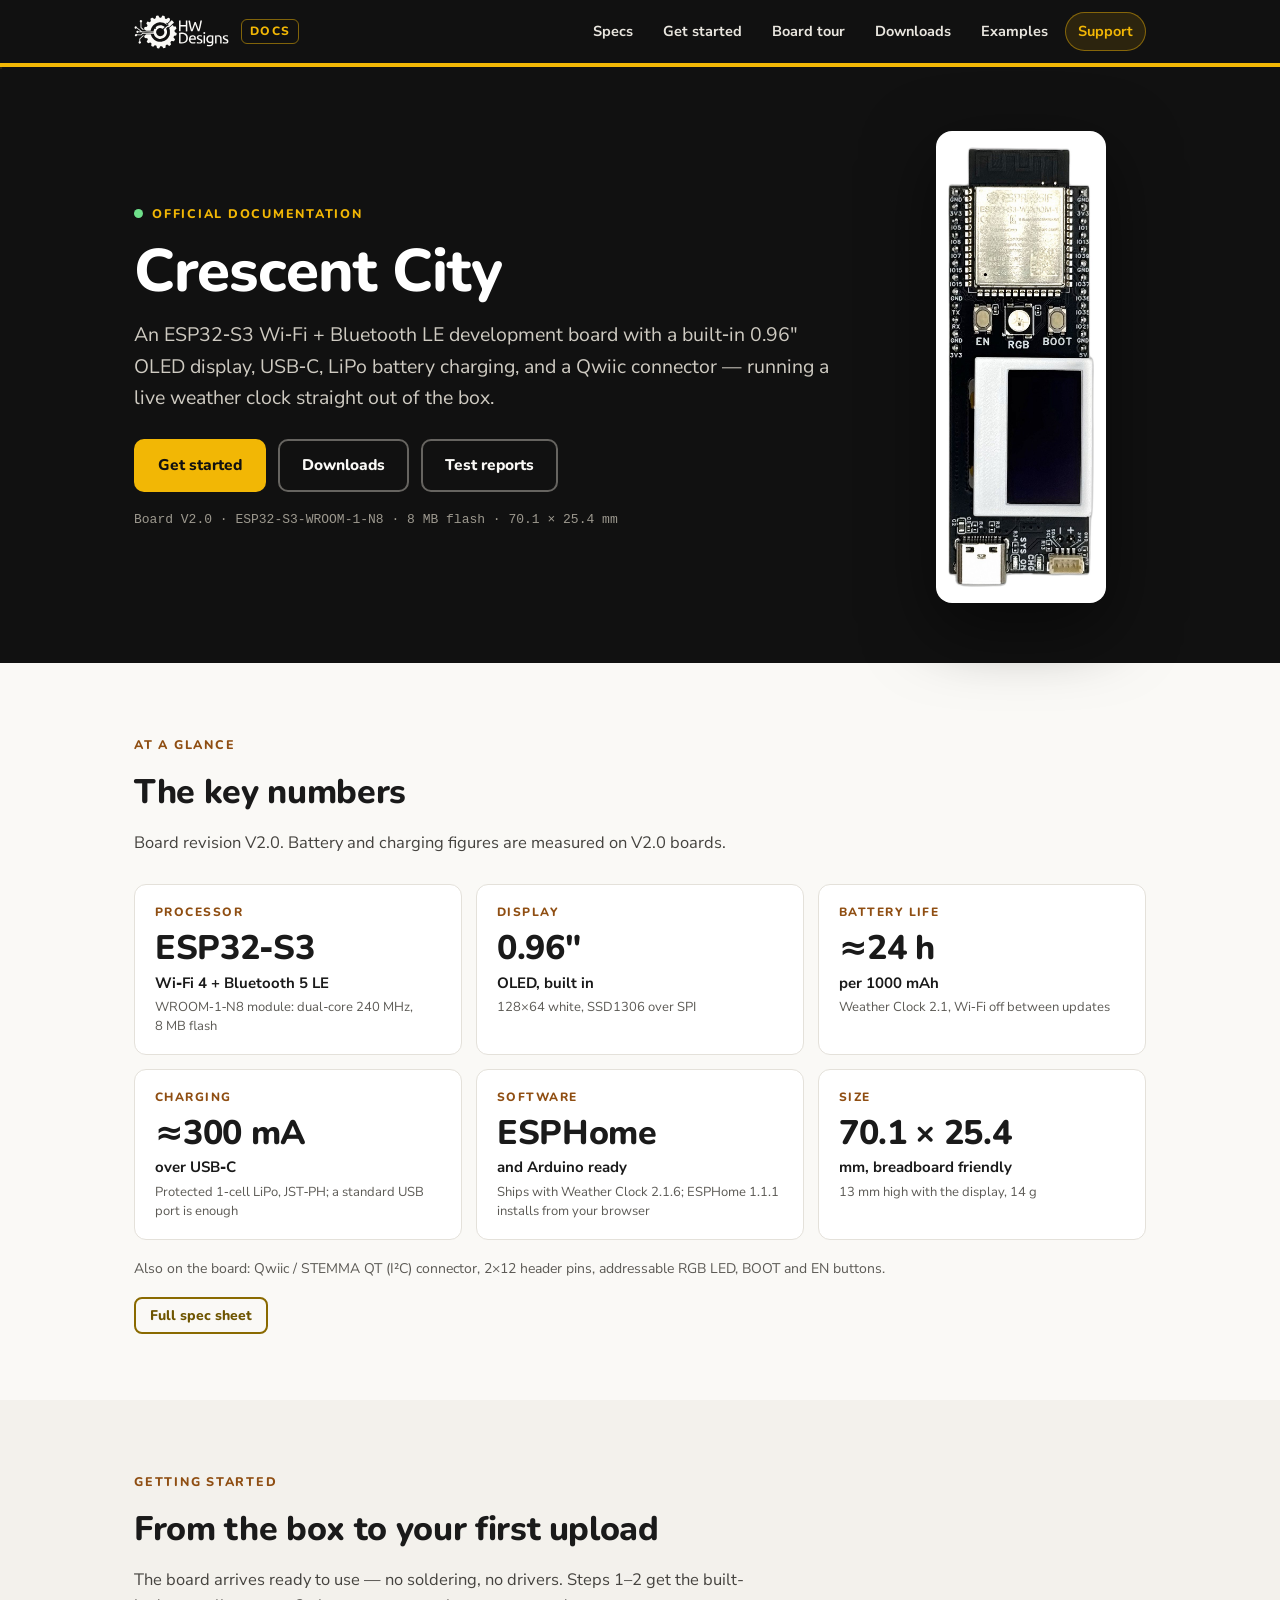
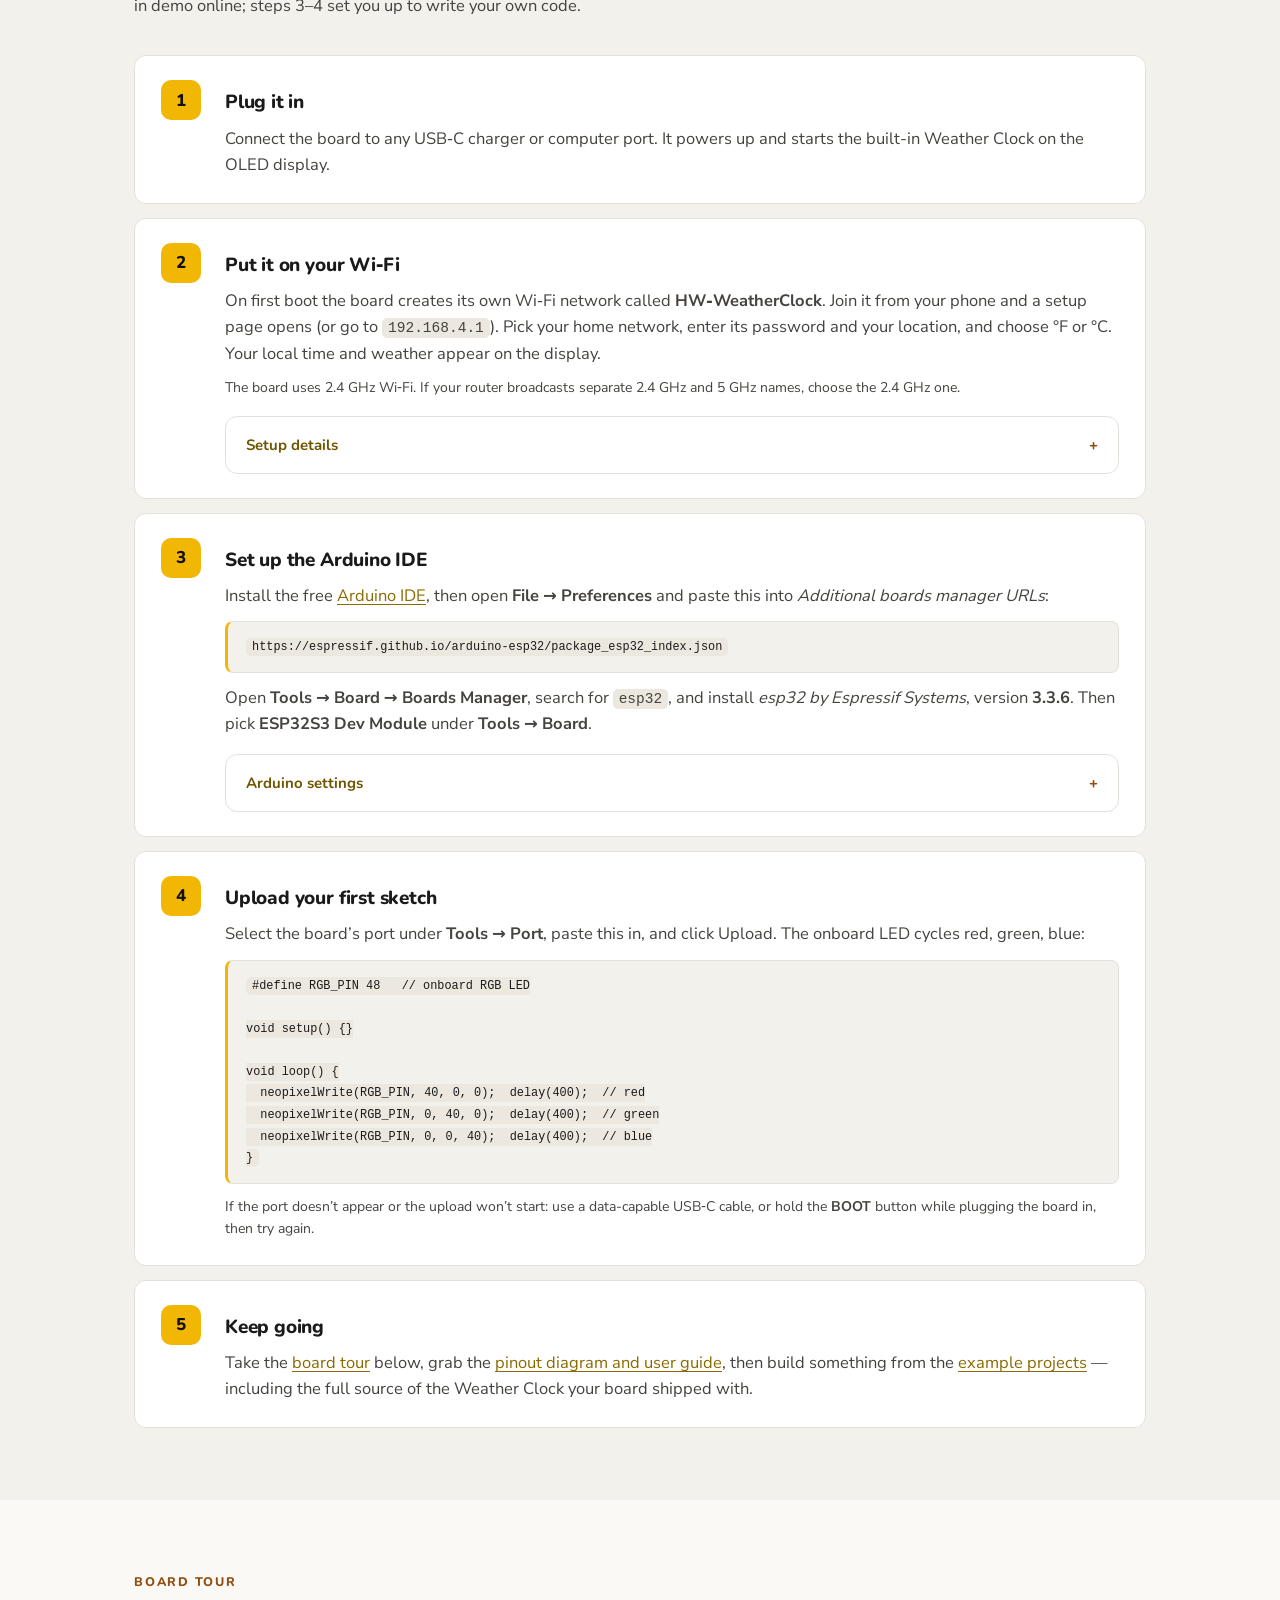
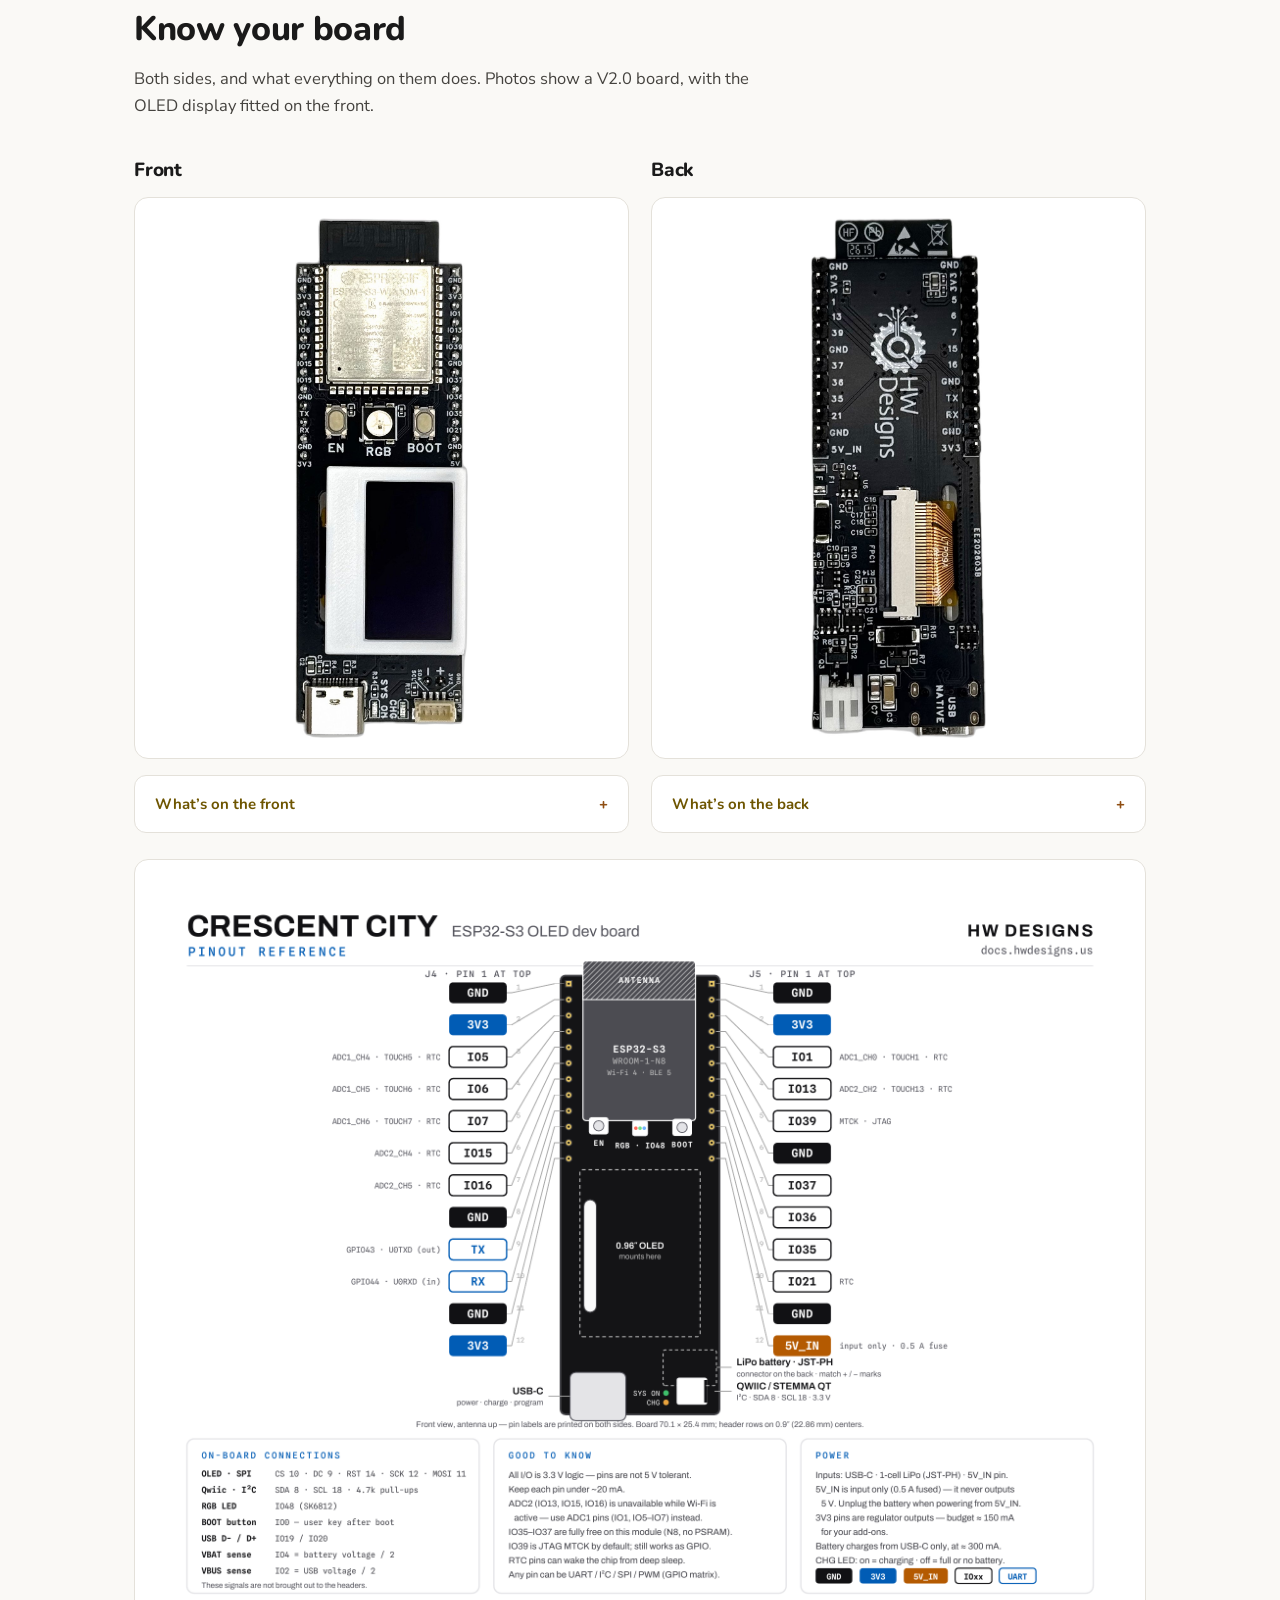
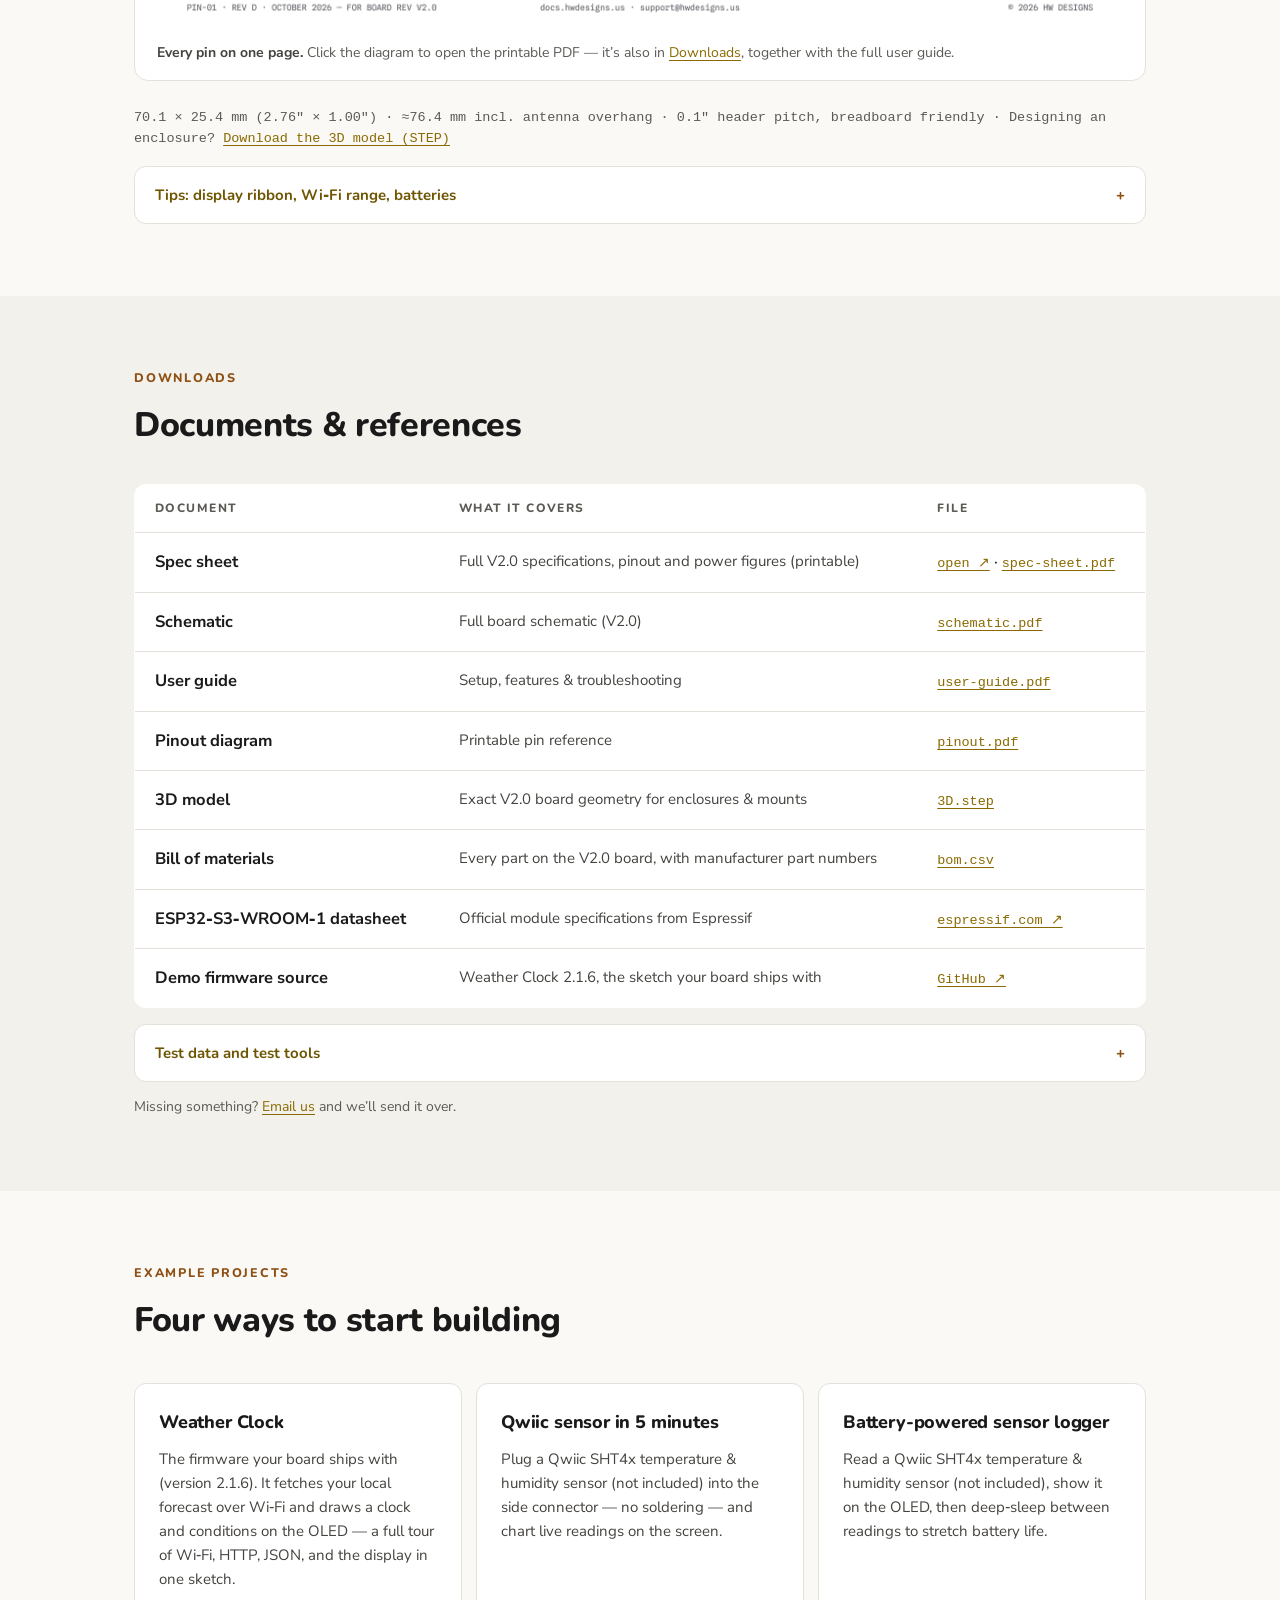
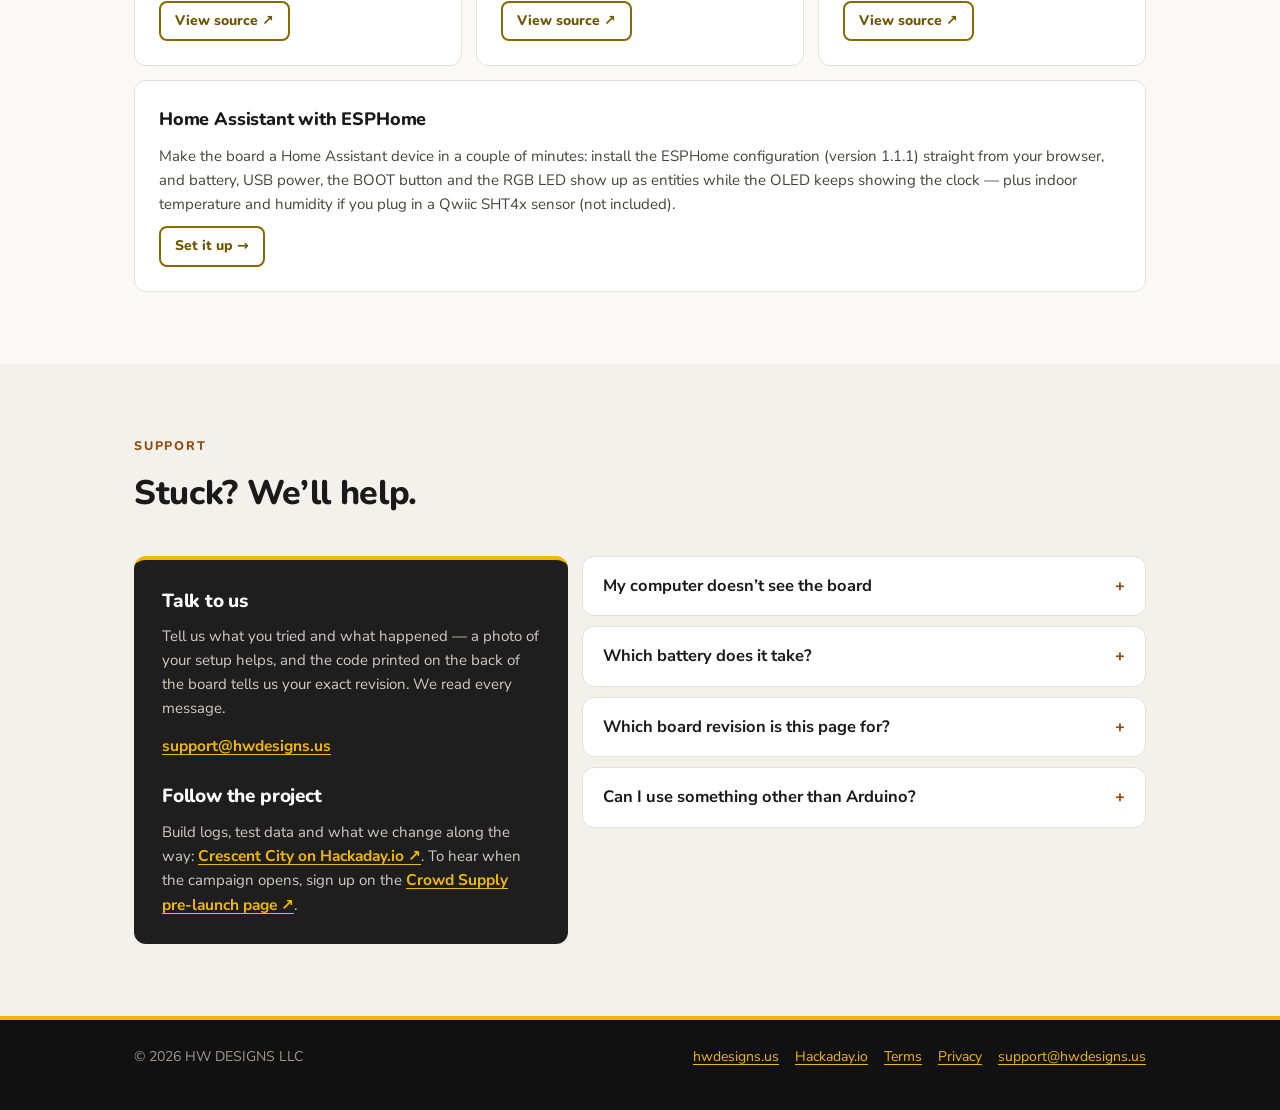
==== commit 399f6b82: "added hackaday.io link" ====
--- a/esp32-s3/index.html
+++ b/esp32-s3/index.html
@@ -400,6 +400,8 @@
             <h3>Talk to us</h3>
             <p>Tell us what you tried and what happened &mdash; a photo of your setup helps, and the code printed on the back of the board tells us your exact revision. We read every message.</p>
             <p><a href="mailto:support@hwdesigns.us">support@hwdesigns.us</a></p>
+            <h3 style="margin-top:22px">Follow the project</h3>
+            <p>Build logs, test data and what we change along the way: <a href="https://hackaday.io/project/207276-crescent-city-dev-board" target="_blank" rel="noopener">Crescent City on Hackaday.io&nbsp;&#8599;</a>. To hear when the campaign opens, sign up on the <a href="https://www.crowdsupply.com/hw-designs/crescent-city-dev-board" target="_blank" rel="noopener">Crowd Supply pre-launch page&nbsp;&#8599;</a>.</p>
           </div>
           <div class="faq">
             <details>
@@ -428,7 +430,7 @@
   <footer class="site-footer">
     <div class="wrap footer-inner">
       <span>&copy; 2026 HW DESIGNS LLC</span>
-      <span class="footer-links"><a href="https://hwdesigns.us">hwdesigns.us</a><a href="https://hwdesigns.us/terms/">Terms</a><a href="https://hwdesigns.us/privacy/">Privacy</a><a href="mailto:support@hwdesigns.us">support@hwdesigns.us</a></span>
+      <span class="footer-links"><a href="https://hwdesigns.us">hwdesigns.us</a><a href="https://hackaday.io/project/207276-crescent-city-dev-board" target="_blank" rel="noopener">Hackaday.io</a><a href="https://hwdesigns.us/terms/">Terms</a><a href="https://hwdesigns.us/privacy/">Privacy</a><a href="mailto:support@hwdesigns.us">support@hwdesigns.us</a></span>
     </div>
   </footer>
   <script>
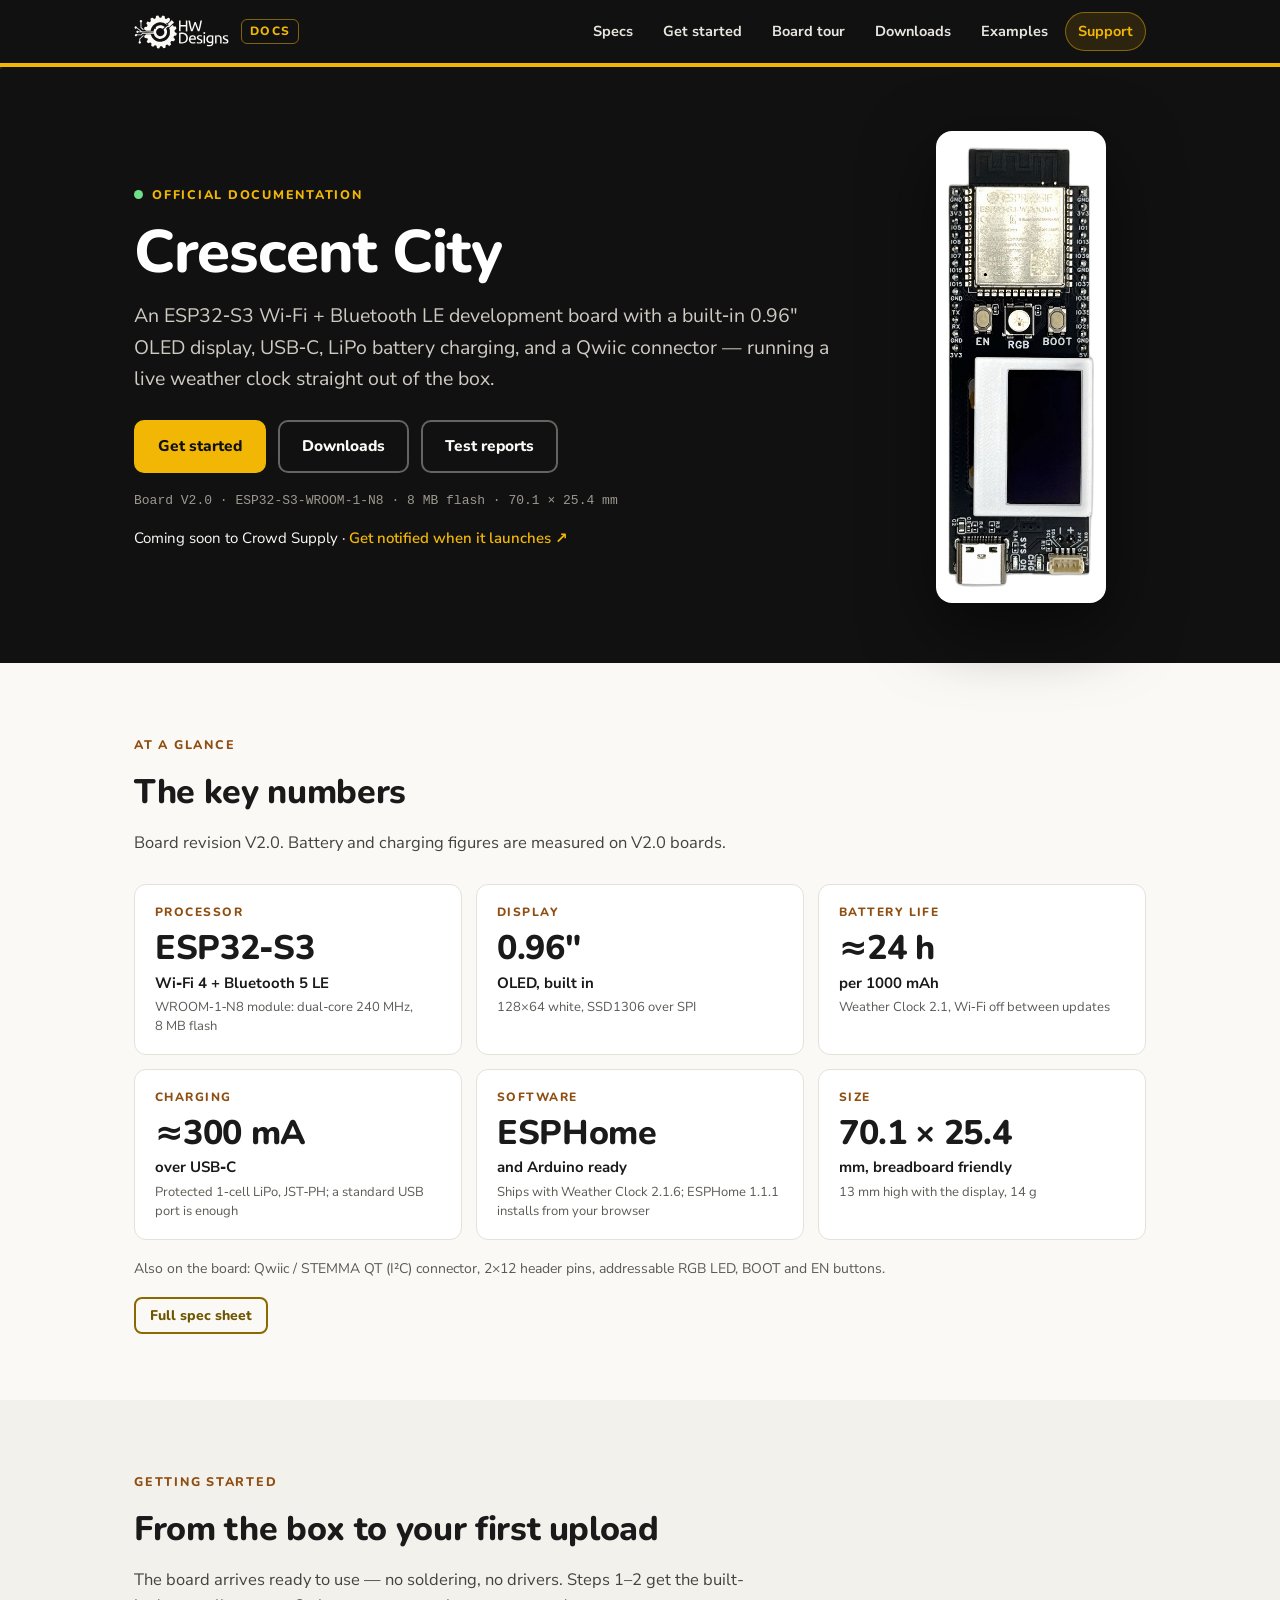
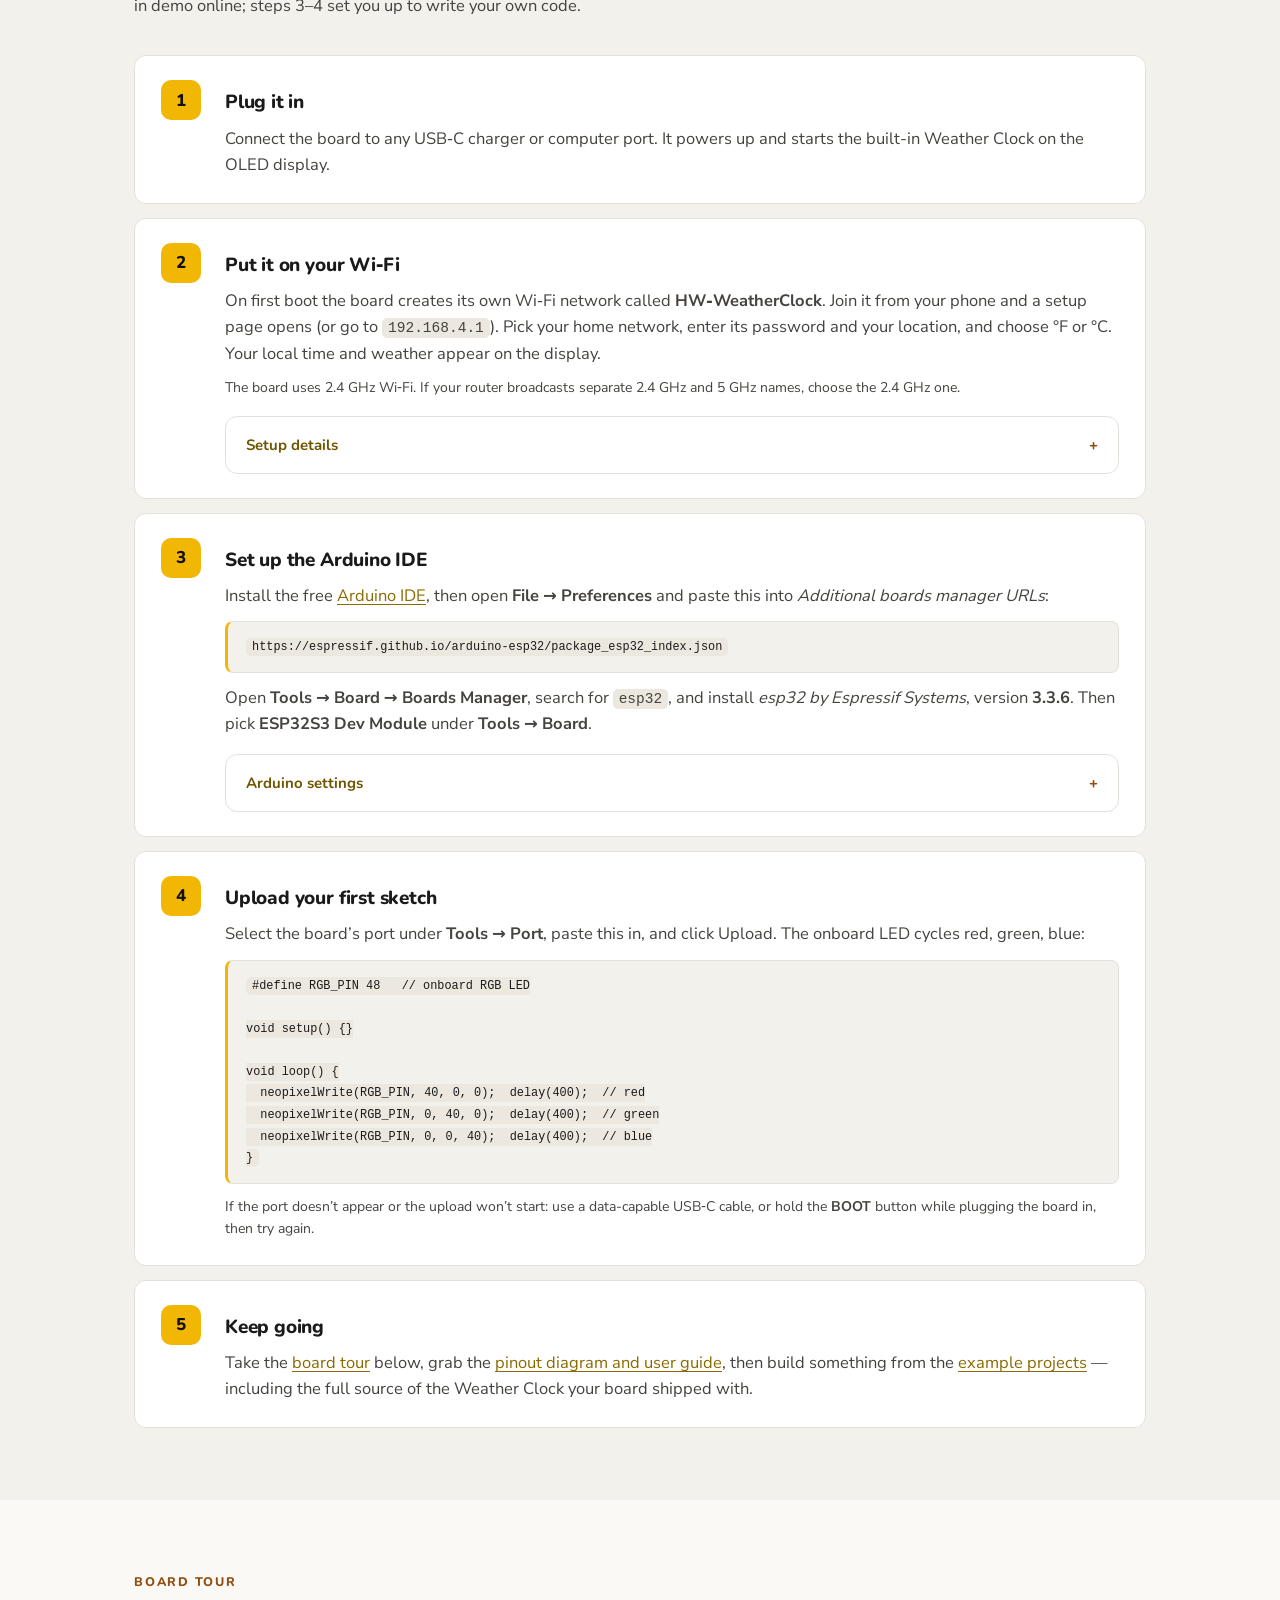
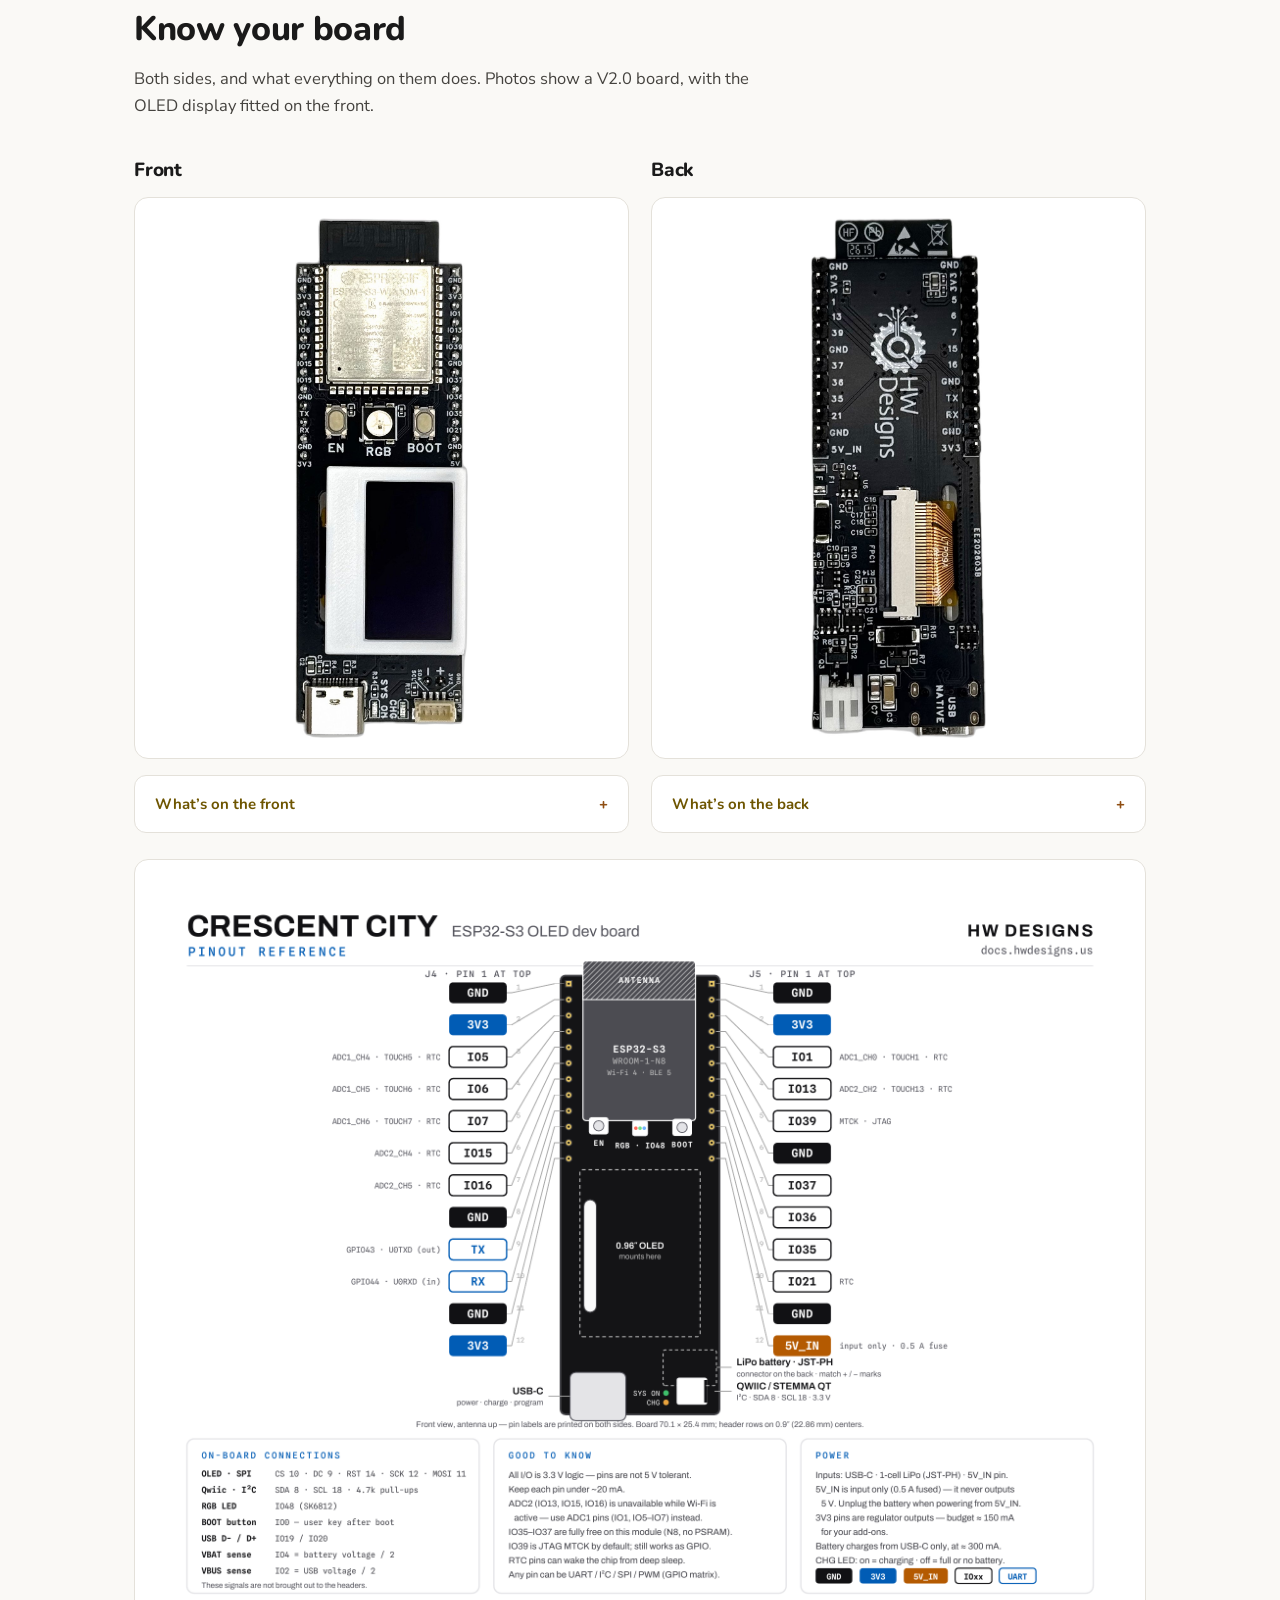
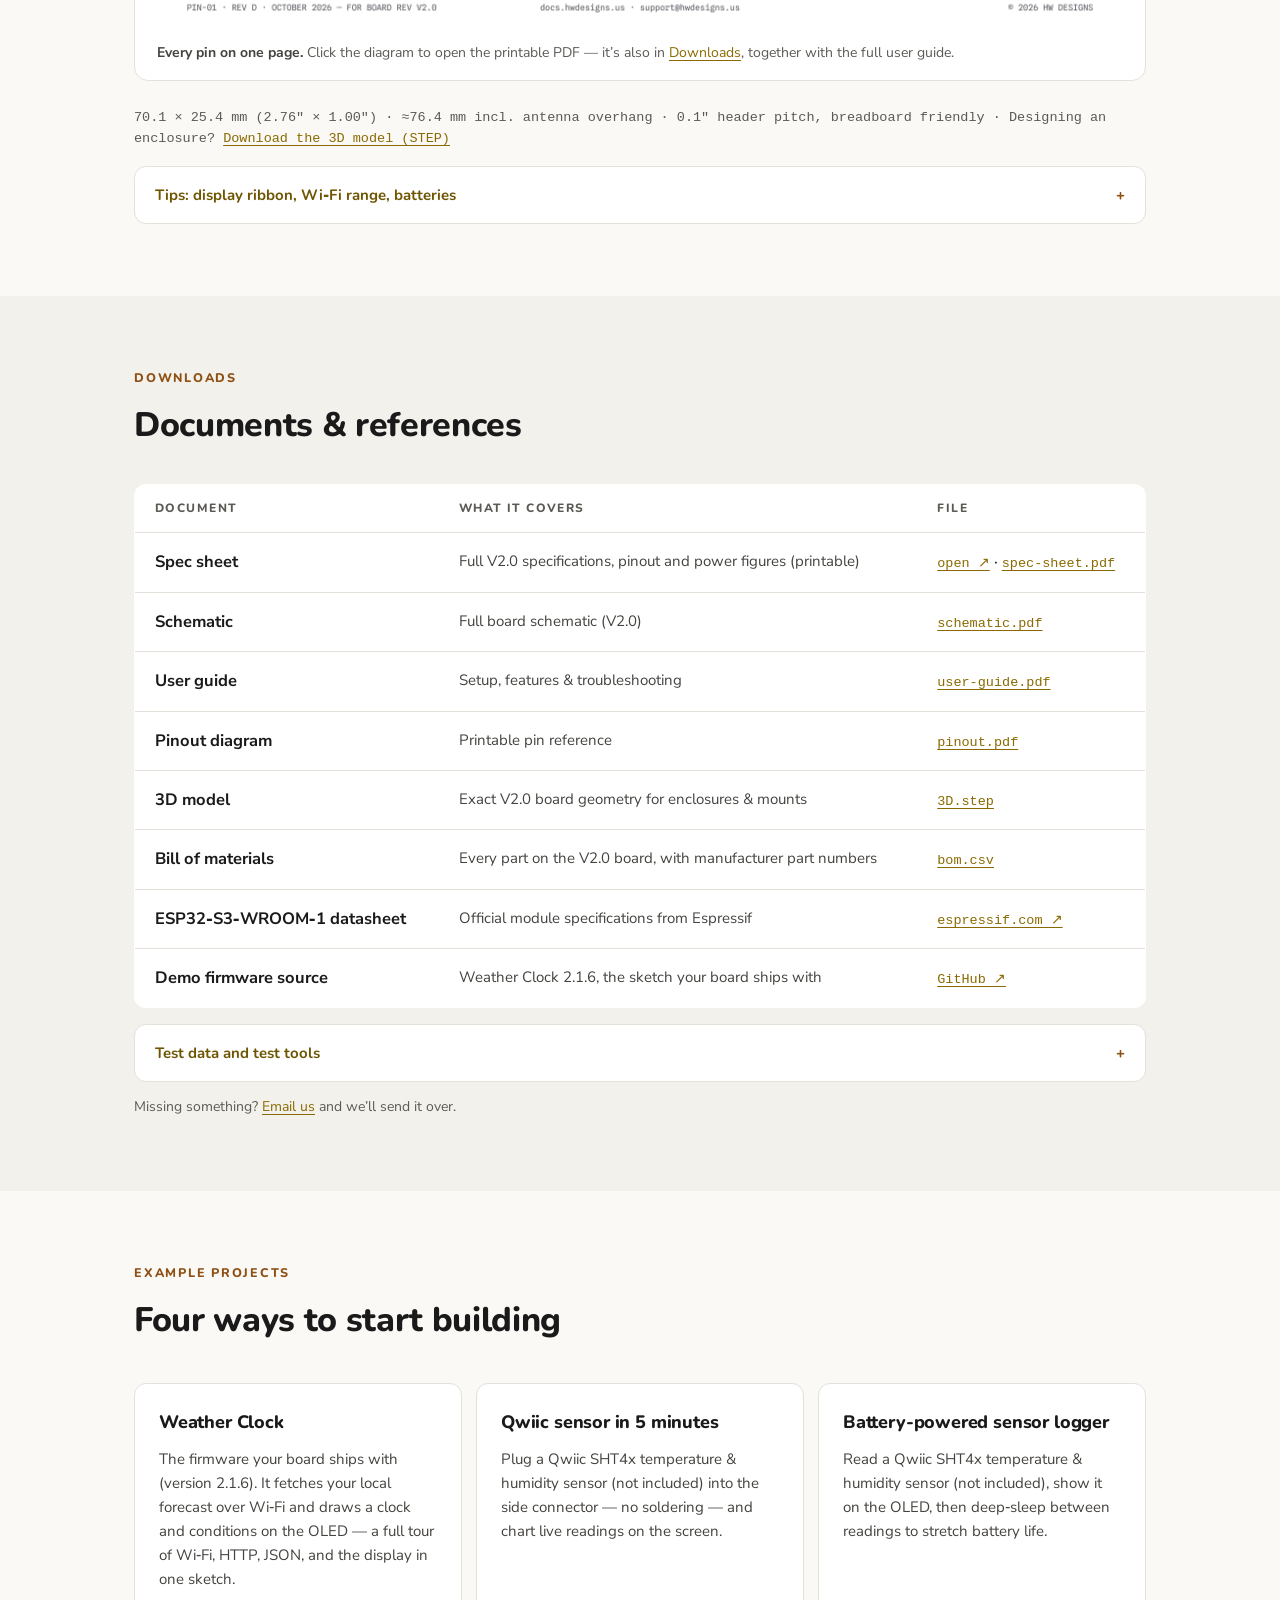
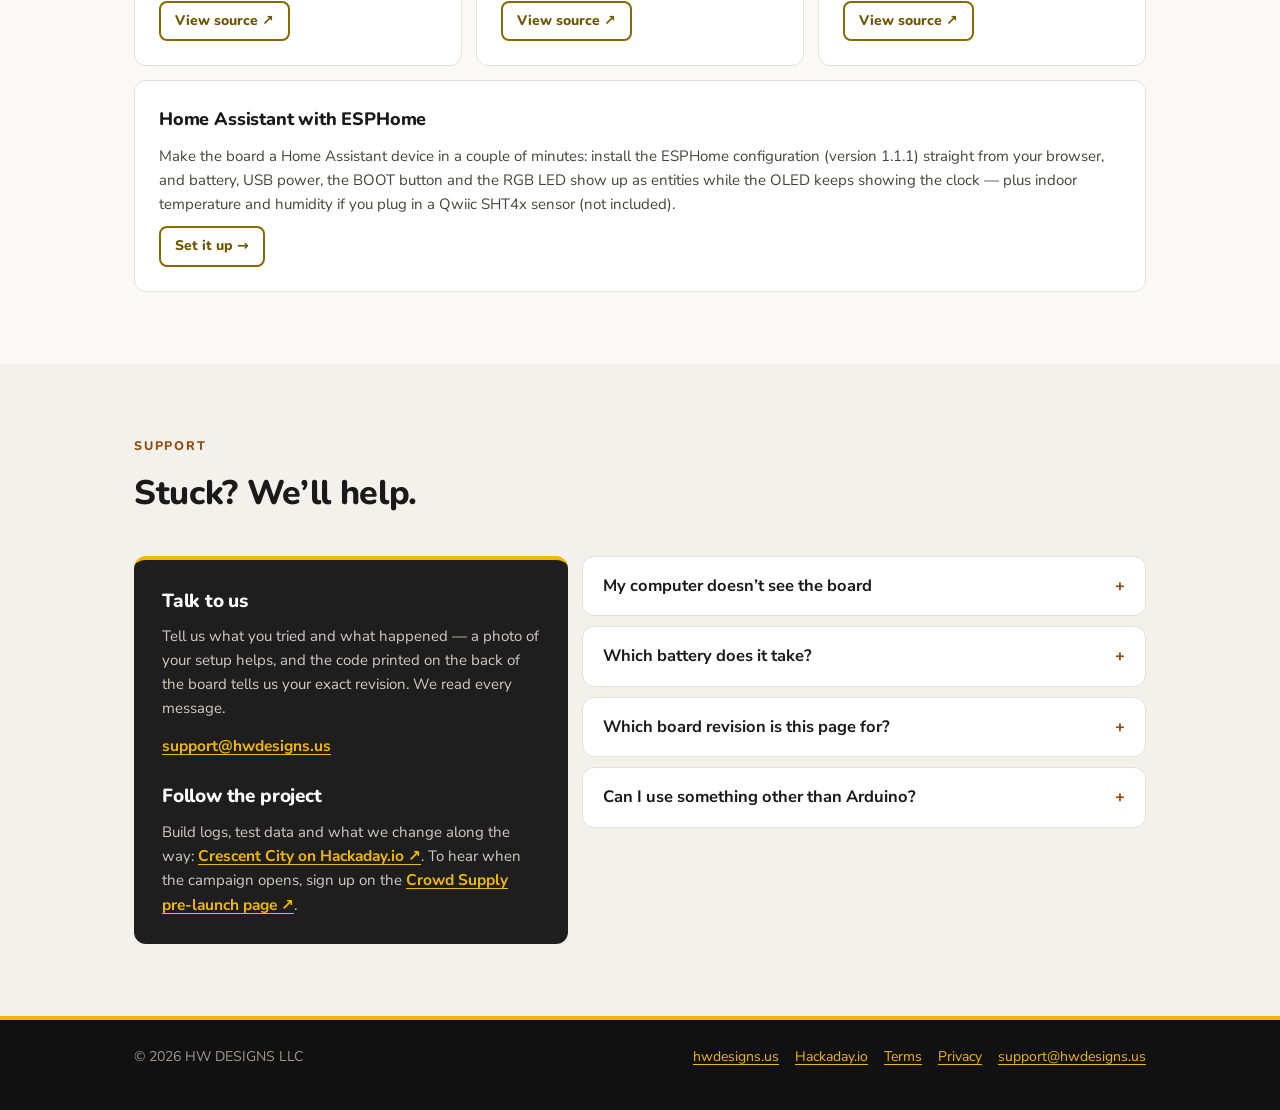
==== commit e670b8a9: "Get notified when it launches" ====
--- a/esp32-s3/index.html
+++ b/esp32-s3/index.html
@@ -81,6 +81,7 @@
           <a class="btn btn-ghost" href="#test-data">Test reports</a>
         </div>
         <p class="quickfacts">Board V2.0 &middot; ESP32-S3-WROOM-1-N8 &middot; 8 MB flash &middot; 70.1 &times; 25.4 mm</p>
+        <p class="launch-note">Coming soon to Crowd Supply &middot; <a href="https://www.crowdsupply.com/hw-designs/crescent-city-dev-board" target="_blank" rel="noopener">Get notified when it launches&nbsp;&#8599;</a></p>
       </div>
       <figure class="hero-shot">
         <!-- Front photo of a V2.0 board with the OLED fitted (version set by IMG_VERSION above). -->
--- a/assets/site.css
+++ b/assets/site.css
@@ -126,6 +126,9 @@
 .btn-ghost{border-color:rgba(207,203,194,.45);color:var(--bright)}
 .btn-ghost:hover{border-color:var(--bright)}
 .quickfacts{font-family:var(--mono);font-size:13px;color:var(--faint);margin:0}
+.launch-note{margin:14px 0 0;font-size:15px;color:var(--bright)}
+.launch-note a{color:var(--gold);font-weight:600;text-decoration:none}
+.launch-note a:hover{text-decoration:underline}
 
 /* Product shot: white card floating on black with a gold + copper glow.
    (Board renders have white backgrounds, so the frame stays light.)    */
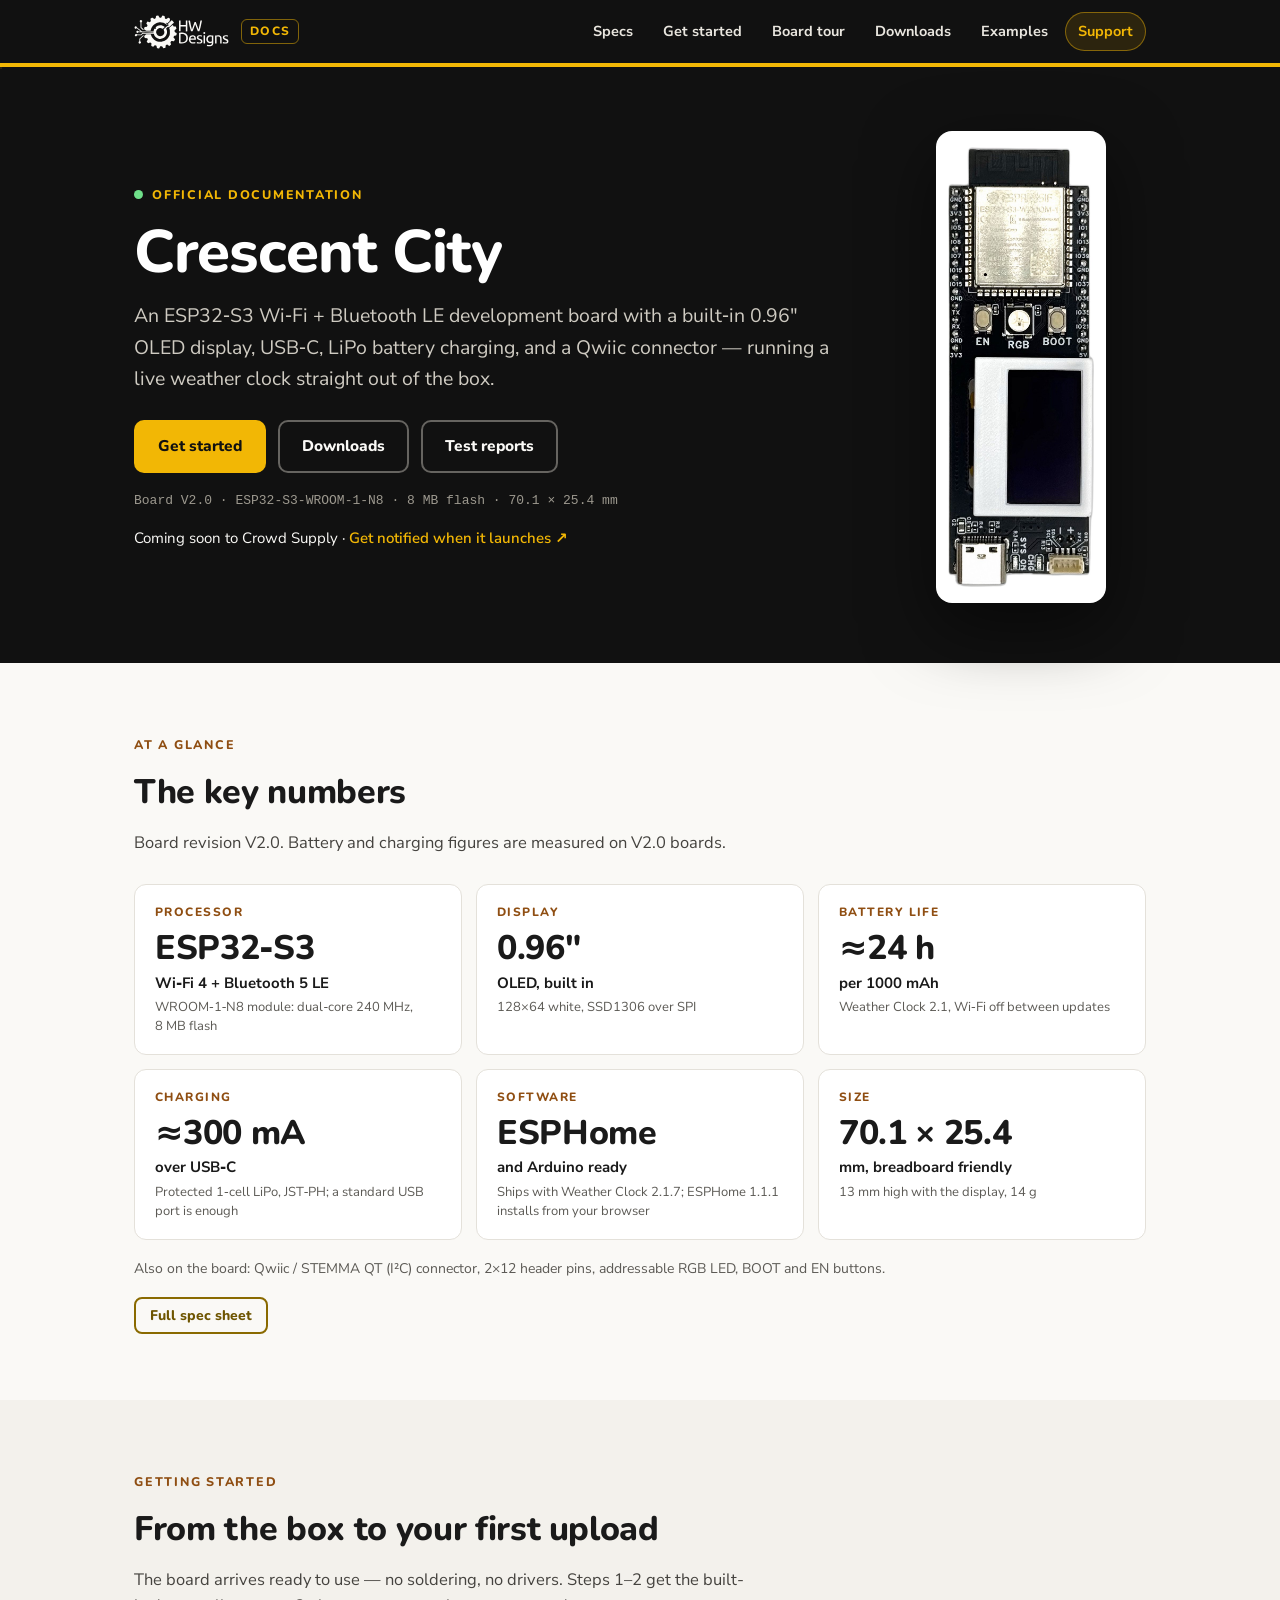
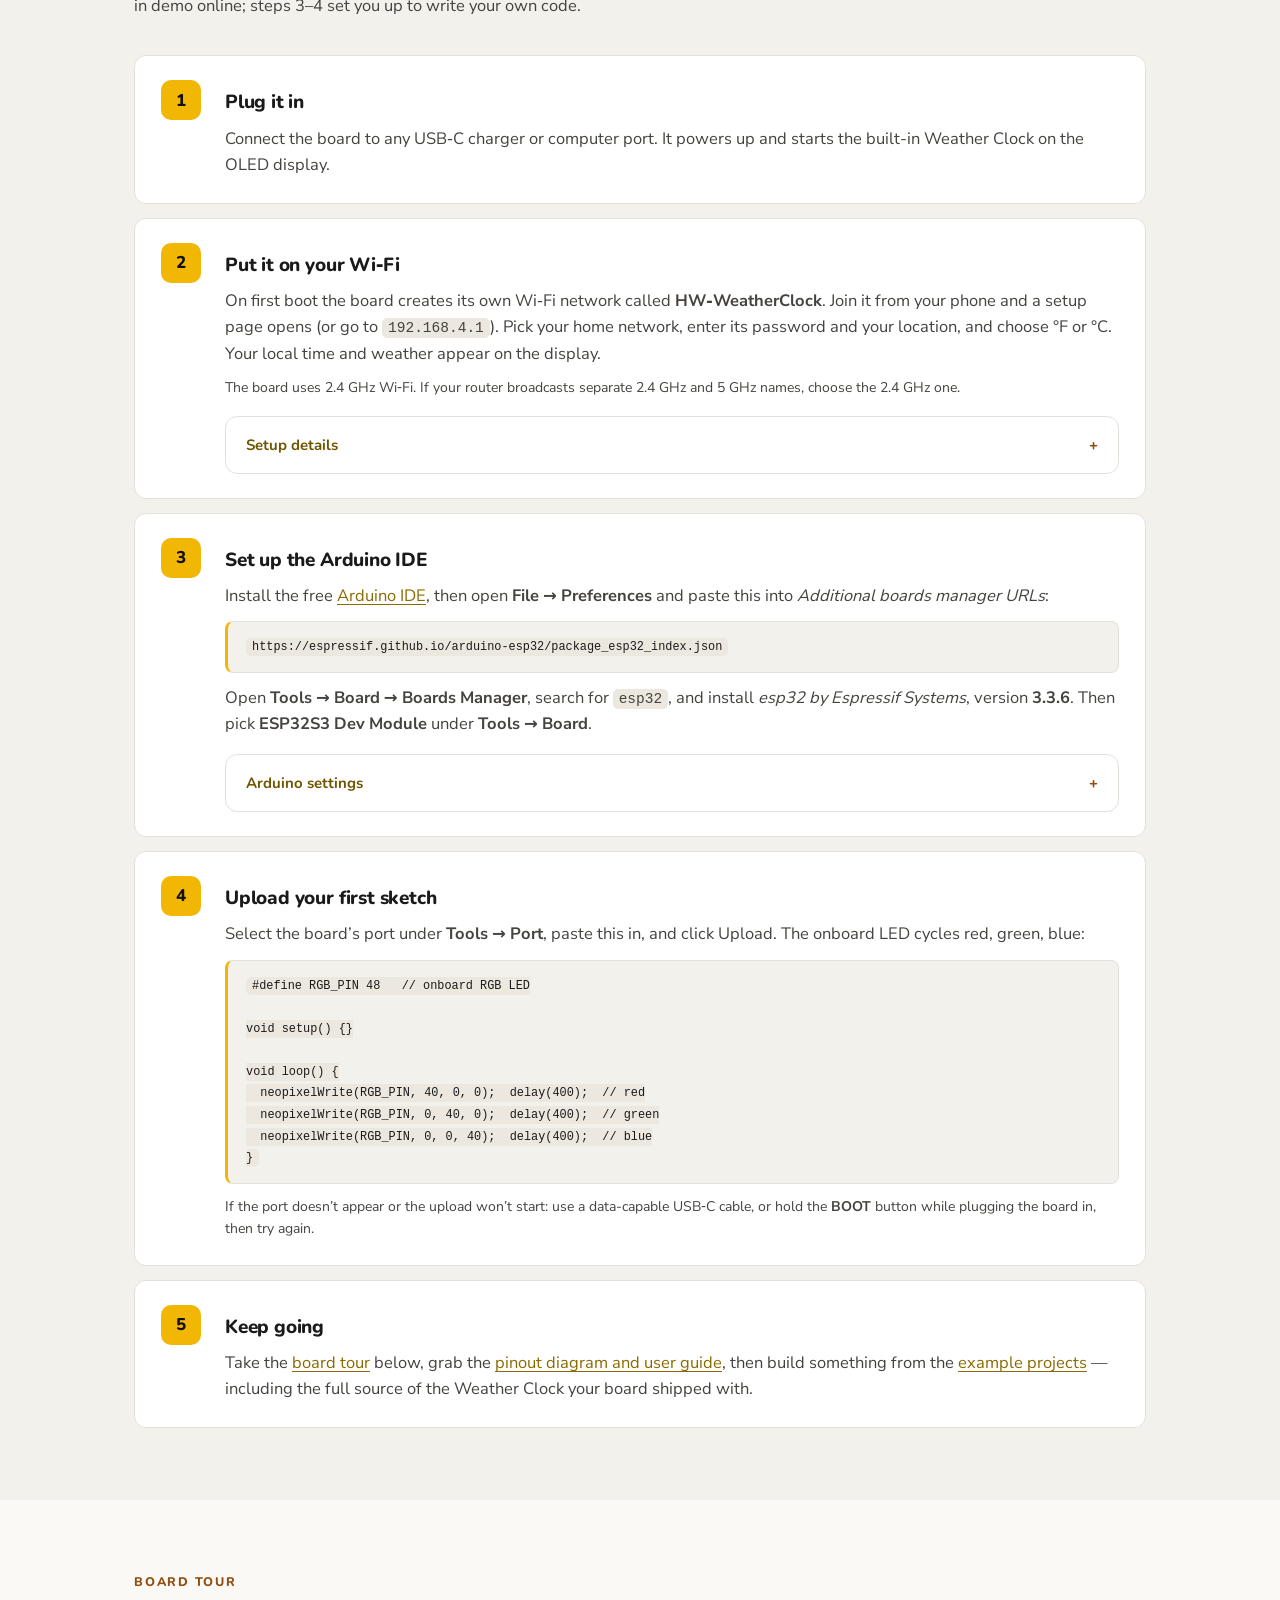
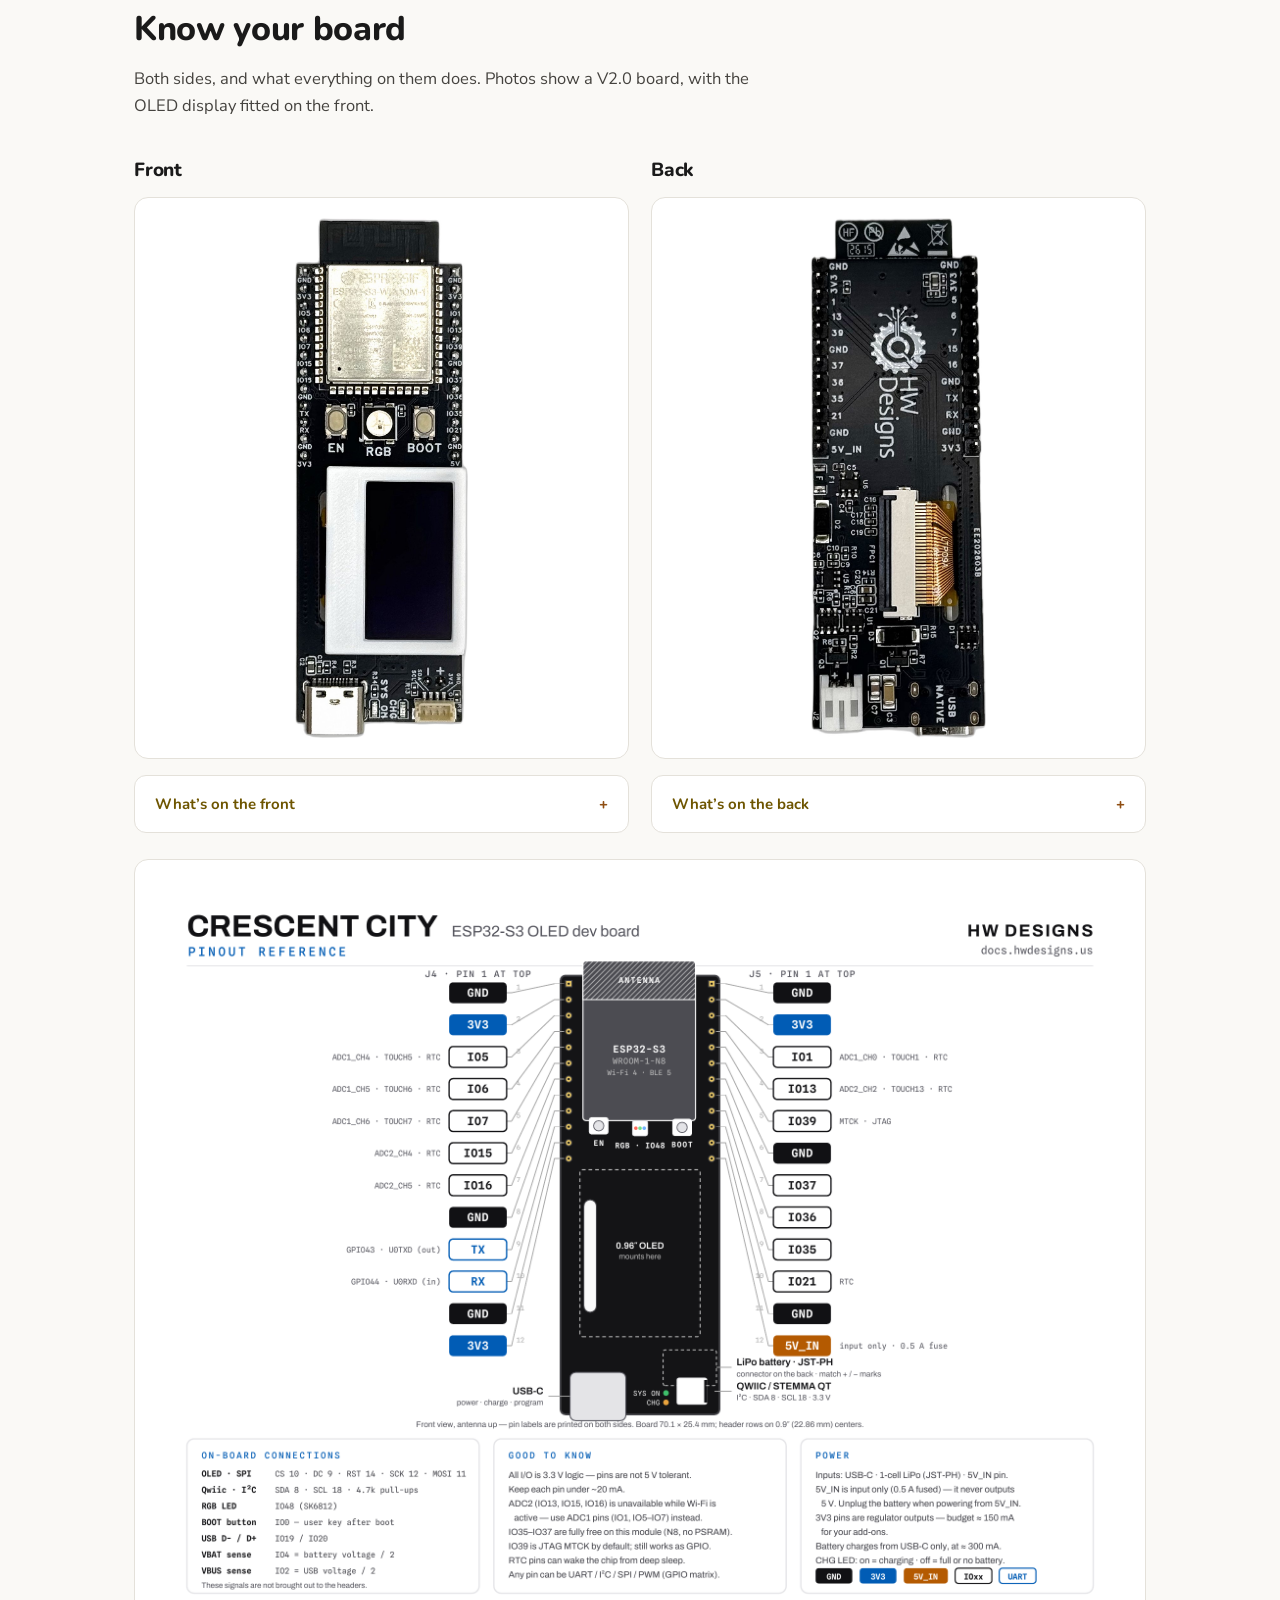
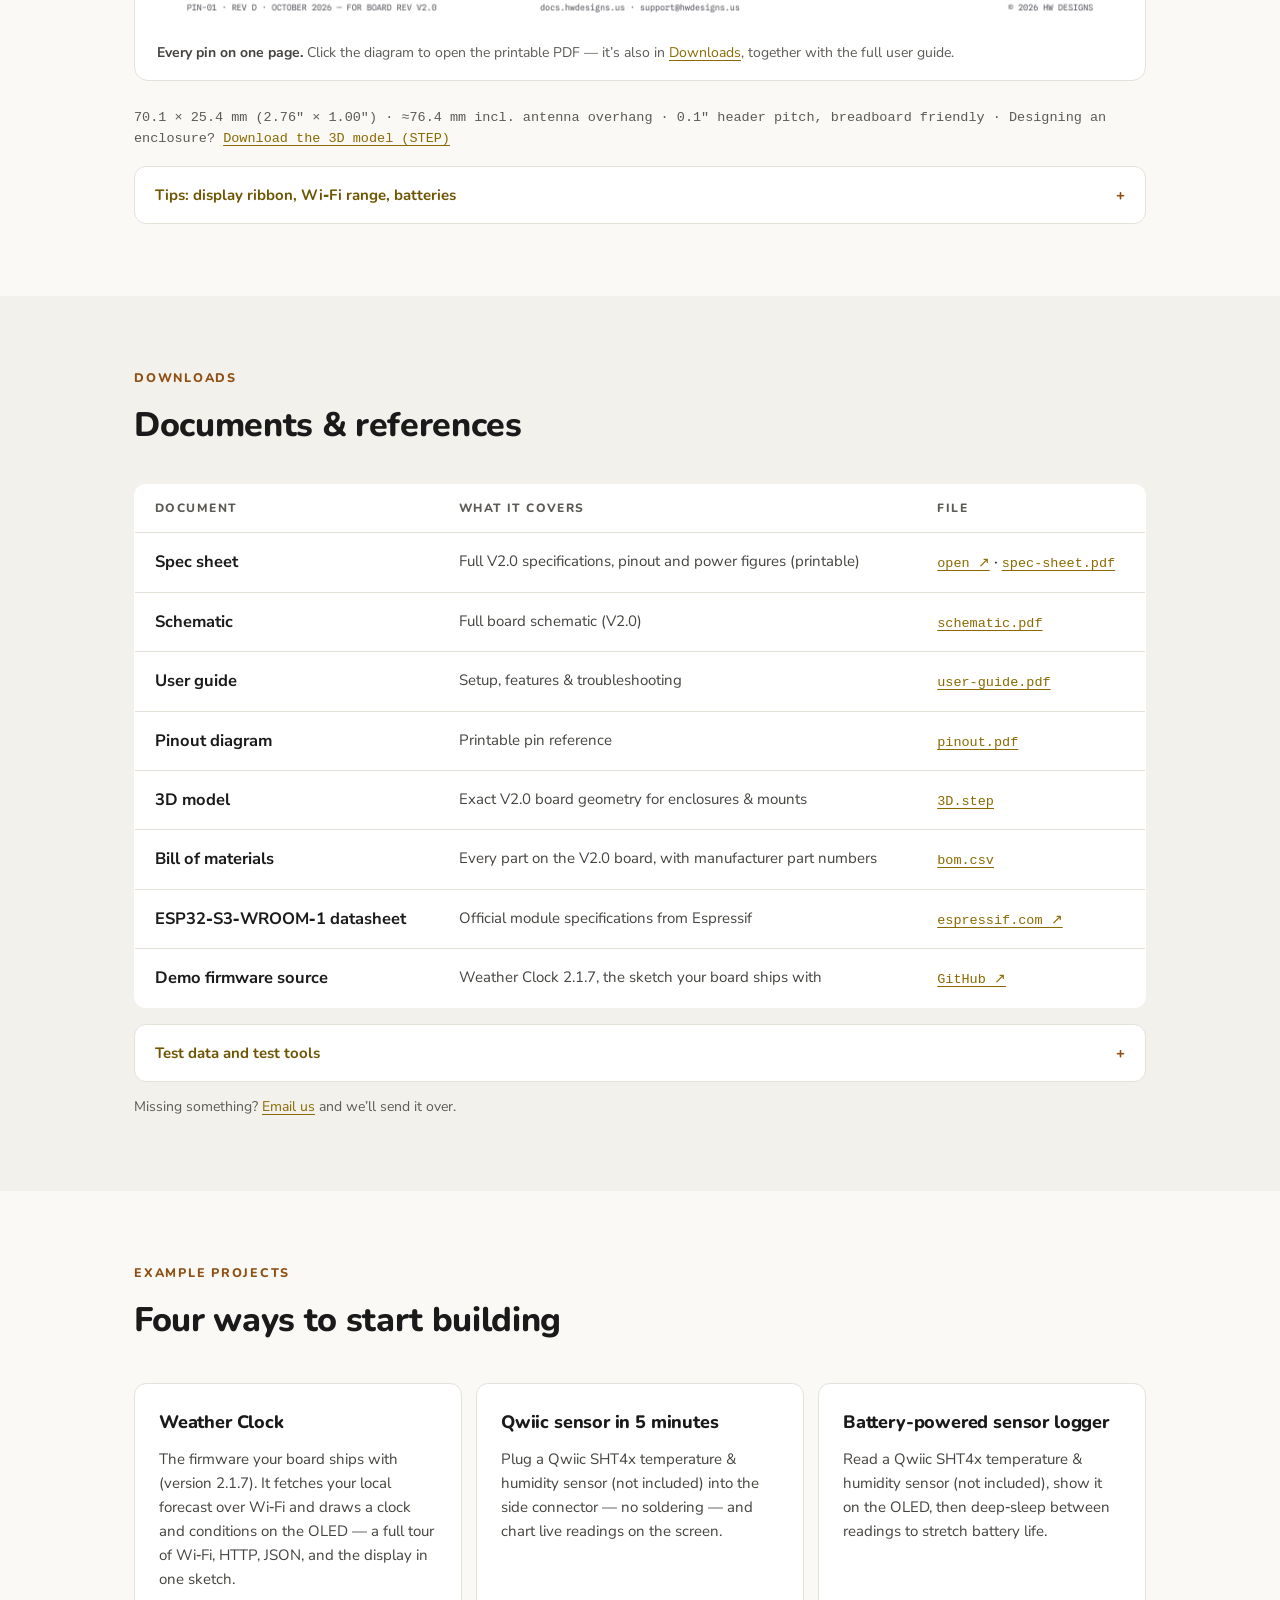
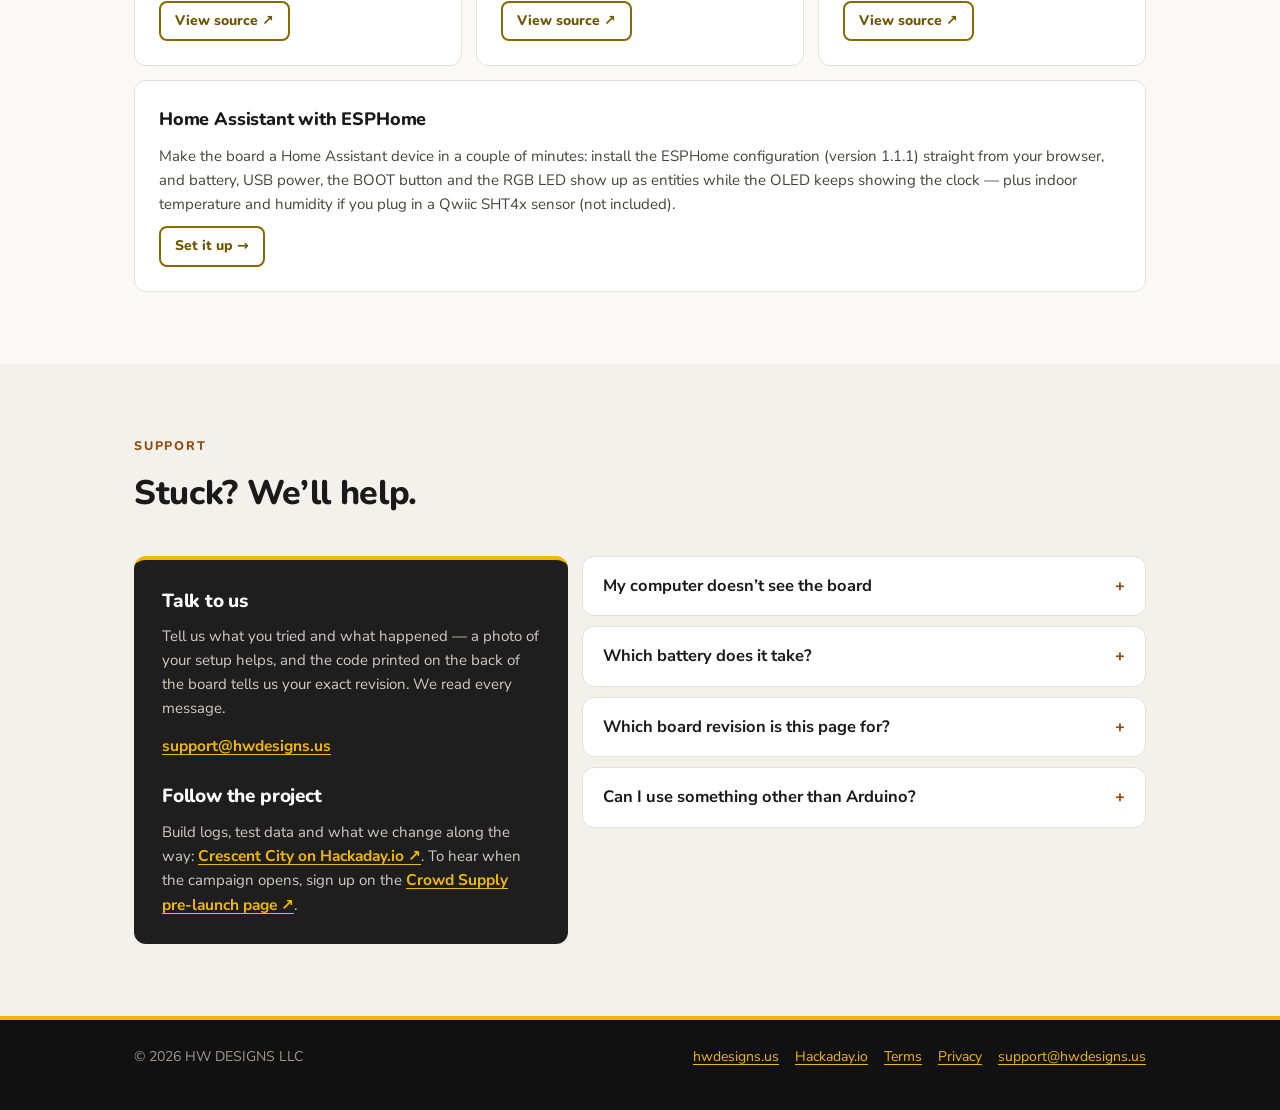
==== commit 0271132a: "Docs: Weather Clock 2.1.7 on board page, specs and spec sheet Version 2.1.7 everywhere it is shown, " ====
--- a/esp32-s3/index.html
+++ b/esp32-s3/index.html
@@ -101,7 +101,7 @@
           <div class="spec"><div class="label">Display</div><div class="val"><span class="big">0.96&Prime;</span>OLED, built in<span class="sub">128&times;64 white, SSD1306 over SPI</span></div></div>
           <div class="spec"><div class="label">Battery life</div><div class="val"><span class="big">&asymp;24&nbsp;h</span>per 1000&nbsp;mAh<span class="sub">Weather Clock 2.1, Wi&#8209;Fi off between updates</span></div></div>
           <div class="spec"><div class="label">Charging</div><div class="val"><span class="big">&asymp;300&nbsp;mA</span>over USB&#8209;C<span class="sub">Protected 1&#8209;cell LiPo, JST&#8209;PH; a standard USB port is enough</span></div></div>
-          <div class="spec"><div class="label">Software</div><div class="val"><span class="big">ESPHome</span>and Arduino ready<span class="sub">Ships with Weather Clock 2.1.6; ESPHome 1.1.1 installs from your browser</span></div></div>
+          <div class="spec"><div class="label">Software</div><div class="val"><span class="big">ESPHome</span>and Arduino ready<span class="sub">Ships with Weather Clock 2.1.7; ESPHome 1.1.1 installs from your browser</span></div></div>
           <div class="spec"><div class="label">Size</div><div class="val"><span class="big">70.1&nbsp;&times;&nbsp;25.4</span>mm, breadboard friendly<span class="sub">13&nbsp;mm high with the display, 14&nbsp;g</span></div></div>
         </div>
         <p class="hint" style="margin:18px 0 0">Also on the board: Qwiic&nbsp;/&nbsp;STEMMA&nbsp;QT (I&sup2;C) connector, 2&times;12 header pins, addressable RGB LED, BOOT and EN buttons.</p>
@@ -315,7 +315,7 @@
             </tr>
             <tr>
               <td class="dl-name">Demo firmware source</td>
-              <td class="dl-desc dl-desc-col">Weather Clock 2.1.6, the sketch your board ships with</td>
+              <td class="dl-desc dl-desc-col">Weather Clock 2.1.7, the sketch your board ships with</td>
               <td class="dl-file"><a href="https://github.com/HW-DESIGNS-LLC/docs/tree/main/esp32-s3/firmware" target="_blank" rel="noopener">GitHub&nbsp;&#8599;</a></td>
             </tr>
           </tbody>
@@ -370,7 +370,7 @@
         <div class="grid-ex">
           <div class="card">
             <h3>Weather Clock</h3>
-            <p>The firmware your board ships with (version 2.1.6). It fetches your local forecast over Wi&#8209;Fi and draws a clock and conditions on the OLED &mdash; a full tour of Wi&#8209;Fi, HTTP, JSON, and the display in one sketch.</p>
+            <p>The firmware your board ships with (version 2.1.7). It fetches your local forecast over Wi&#8209;Fi and draws a clock and conditions on the OLED &mdash; a full tour of Wi&#8209;Fi, HTTP, JSON, and the display in one sketch.</p>
             <a class="btn-sm" href="https://github.com/HW-DESIGNS-LLC/docs/tree/main/esp32-s3/firmware/WeatherClock" target="_blank" rel="noopener">View source&nbsp;&#8599;</a>
           </div>
           <div class="card">
@@ -411,7 +411,7 @@
             </details>
             <details>
               <summary>Which battery does it take?</summary>
-              <p>A single-cell 3.7&nbsp;V LiPo, 600&nbsp;mAh or larger, with a JST&#8209;PH 2.0&nbsp;mm plug (the socket is on the back). It charges from USB&#8209;C at &asymp;300&nbsp;mA and runs the Weather Clock for about 24&nbsp;hours per 1000&nbsp;mAh, at about 41&nbsp;mA (<a href="dvt/v2/#battery">measured on a full discharge</a>).</p>
+              <p>A single-cell 3.7&nbsp;V LiPo, 600&nbsp;mAh or larger, with a JST&#8209;PH 2.0&nbsp;mm plug (the socket is on the back). It charges from USB&#8209;C at &asymp;300&nbsp;mA and runs the Weather Clock for about 24&nbsp;hours per 1000&nbsp;mAh, at about 41&nbsp;mA (<a href="dvt/v2/#battery">measured on a full discharge</a>). The battery is optional: on USB&#8209;C alone the board runs normally and the screen shows a USB plug in place of the battery icon.</p>
               <p>On battery, the Weather Clock switches the Wi&#8209;Fi radio off between weather updates, so the board is not reachable on your network in between. When the battery runs low it shows &ldquo;charge me&rdquo; and goes to sleep; plug in USB&#8209;C to wake it. On-board protection guards against over-charge, over-discharge, over-current, and reverse polarity. Match the <strong>+</strong>&nbsp;/&nbsp;<strong>&minus;</strong> marks next to the connector &mdash; battery lead polarity varies between vendors.</p>
             </details>
             <details>
